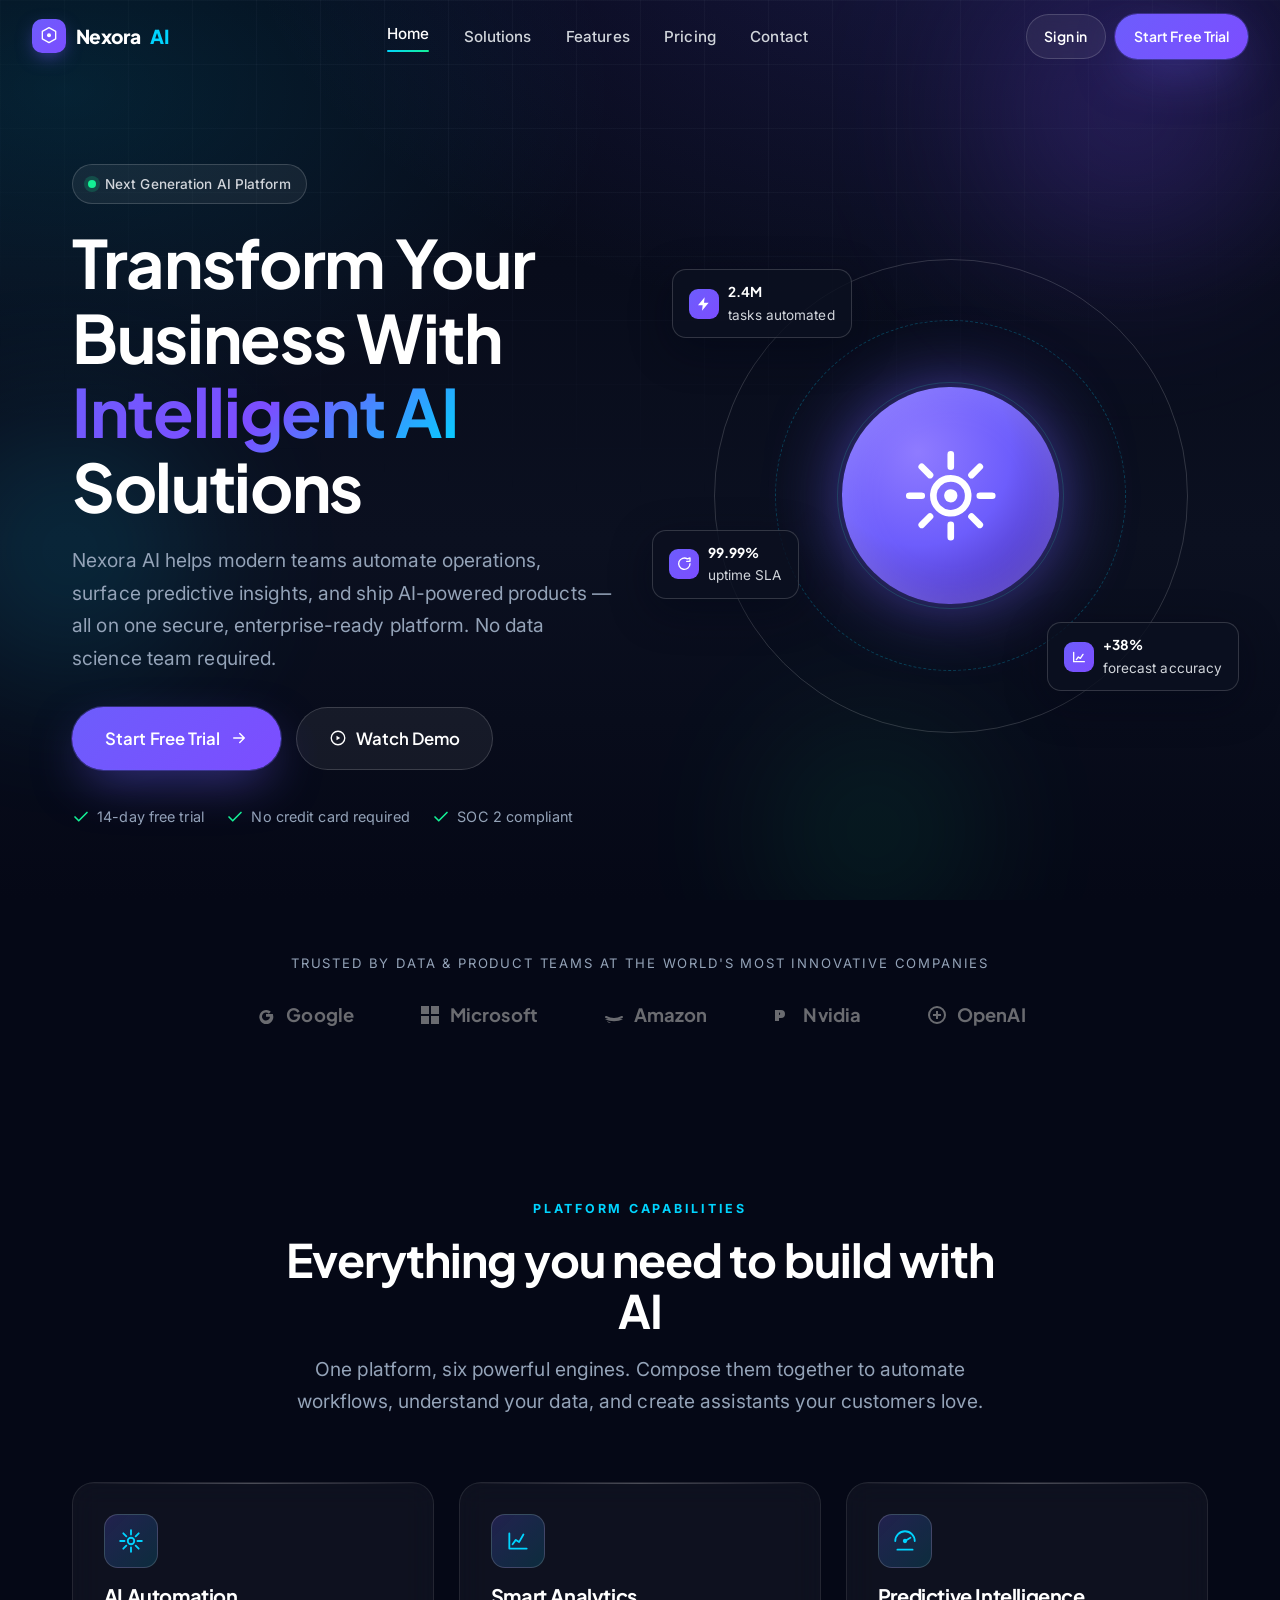
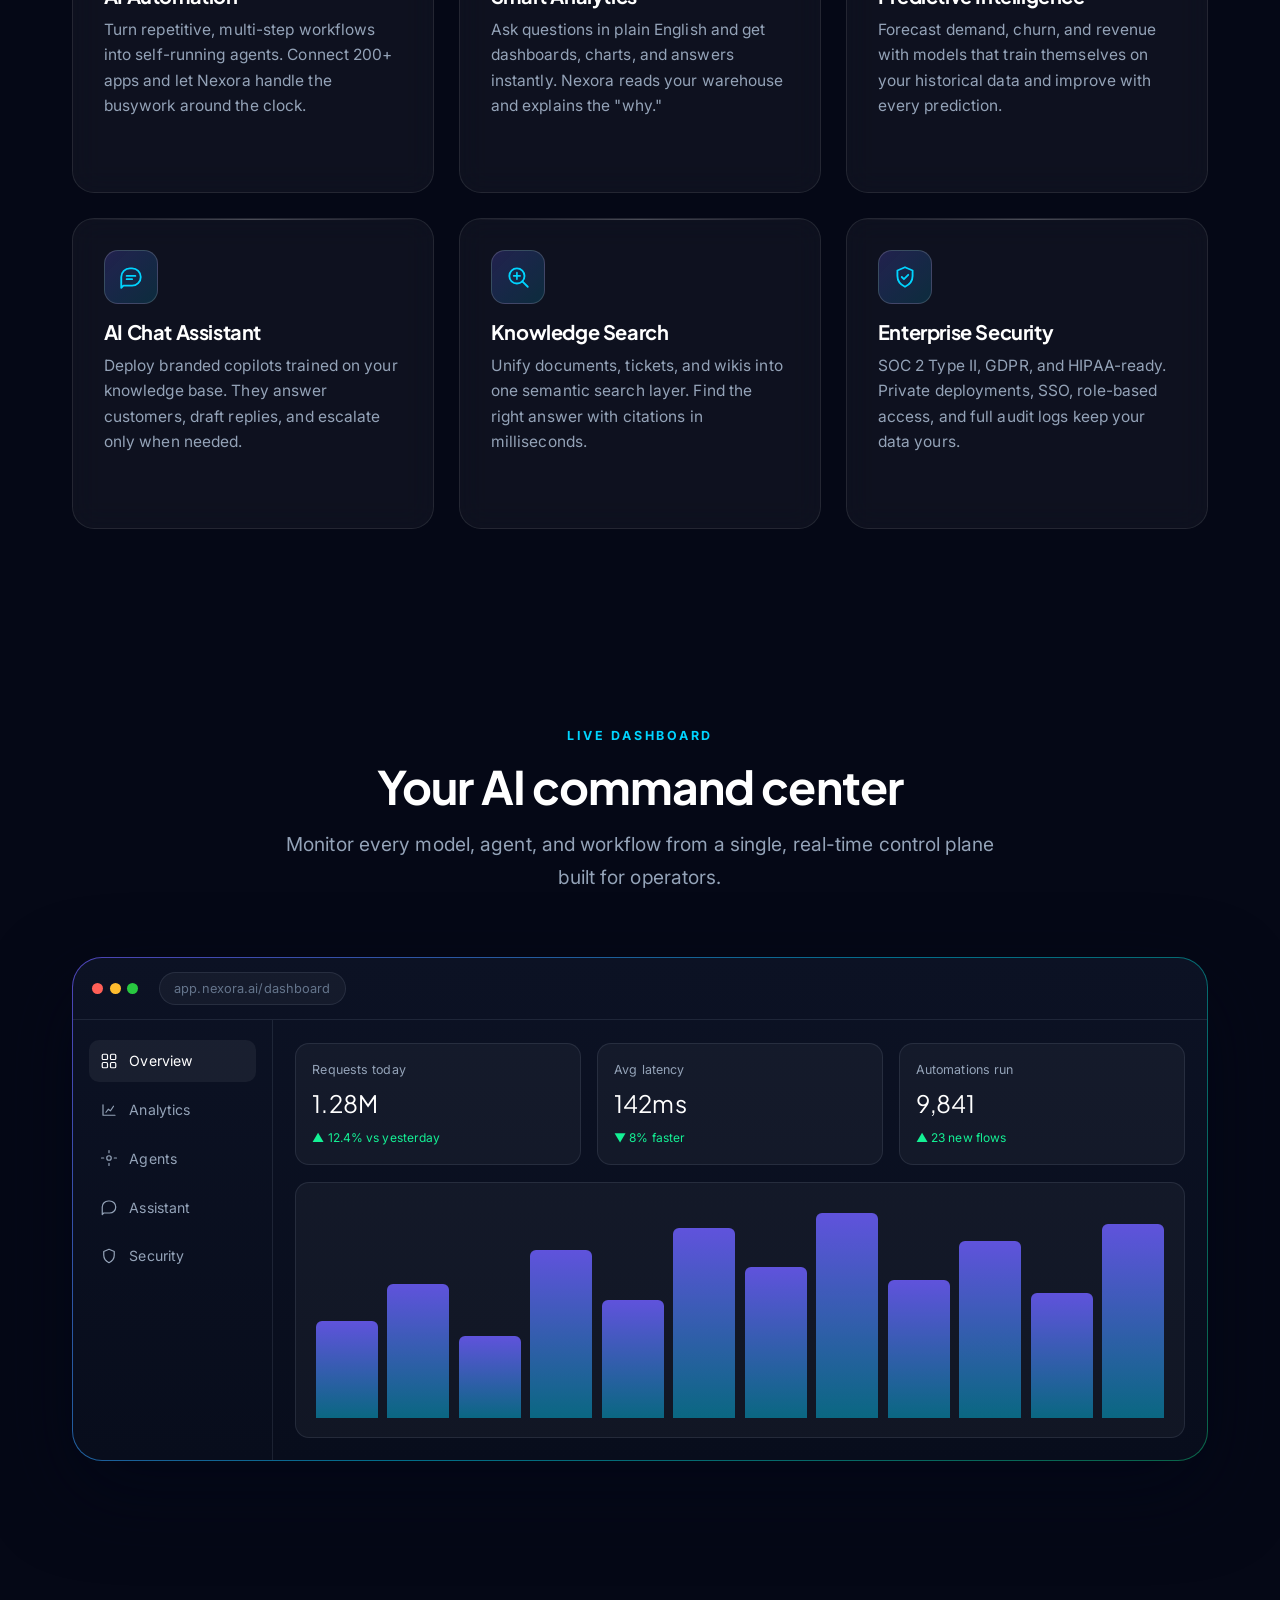
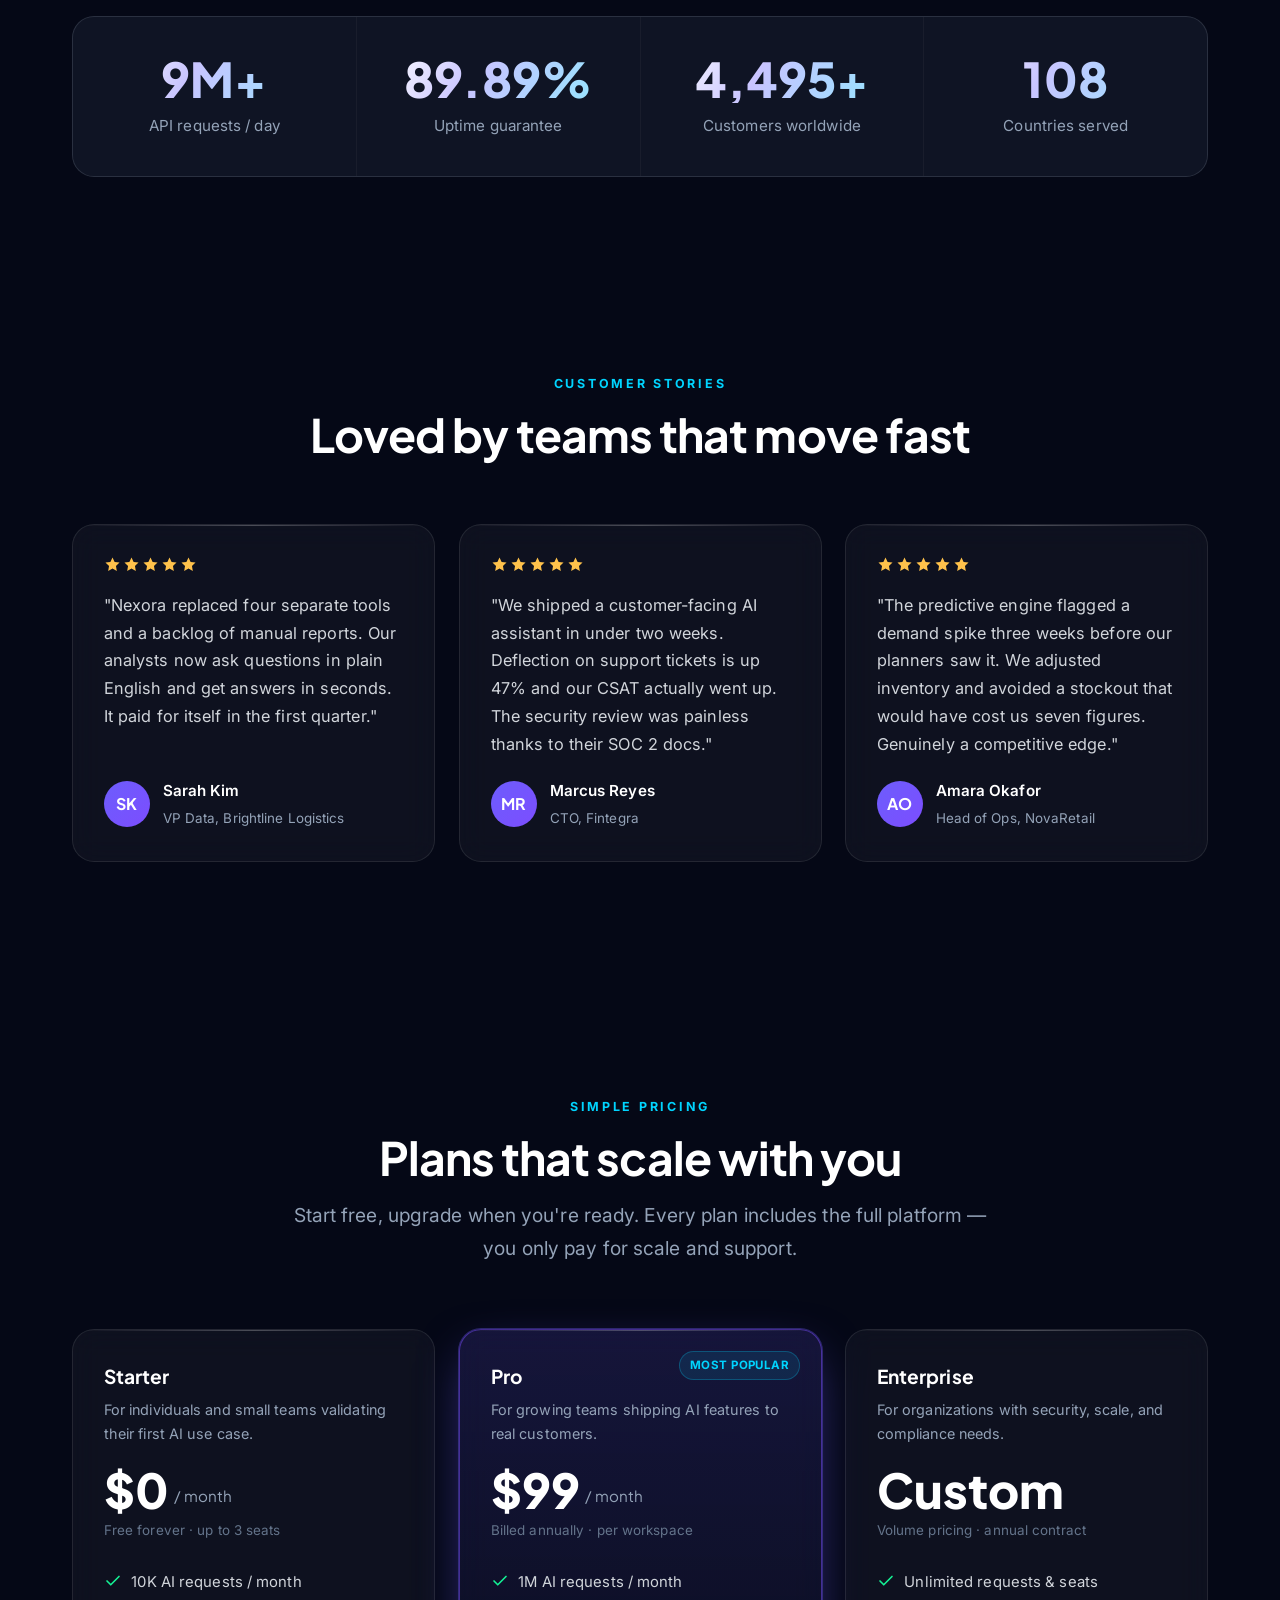
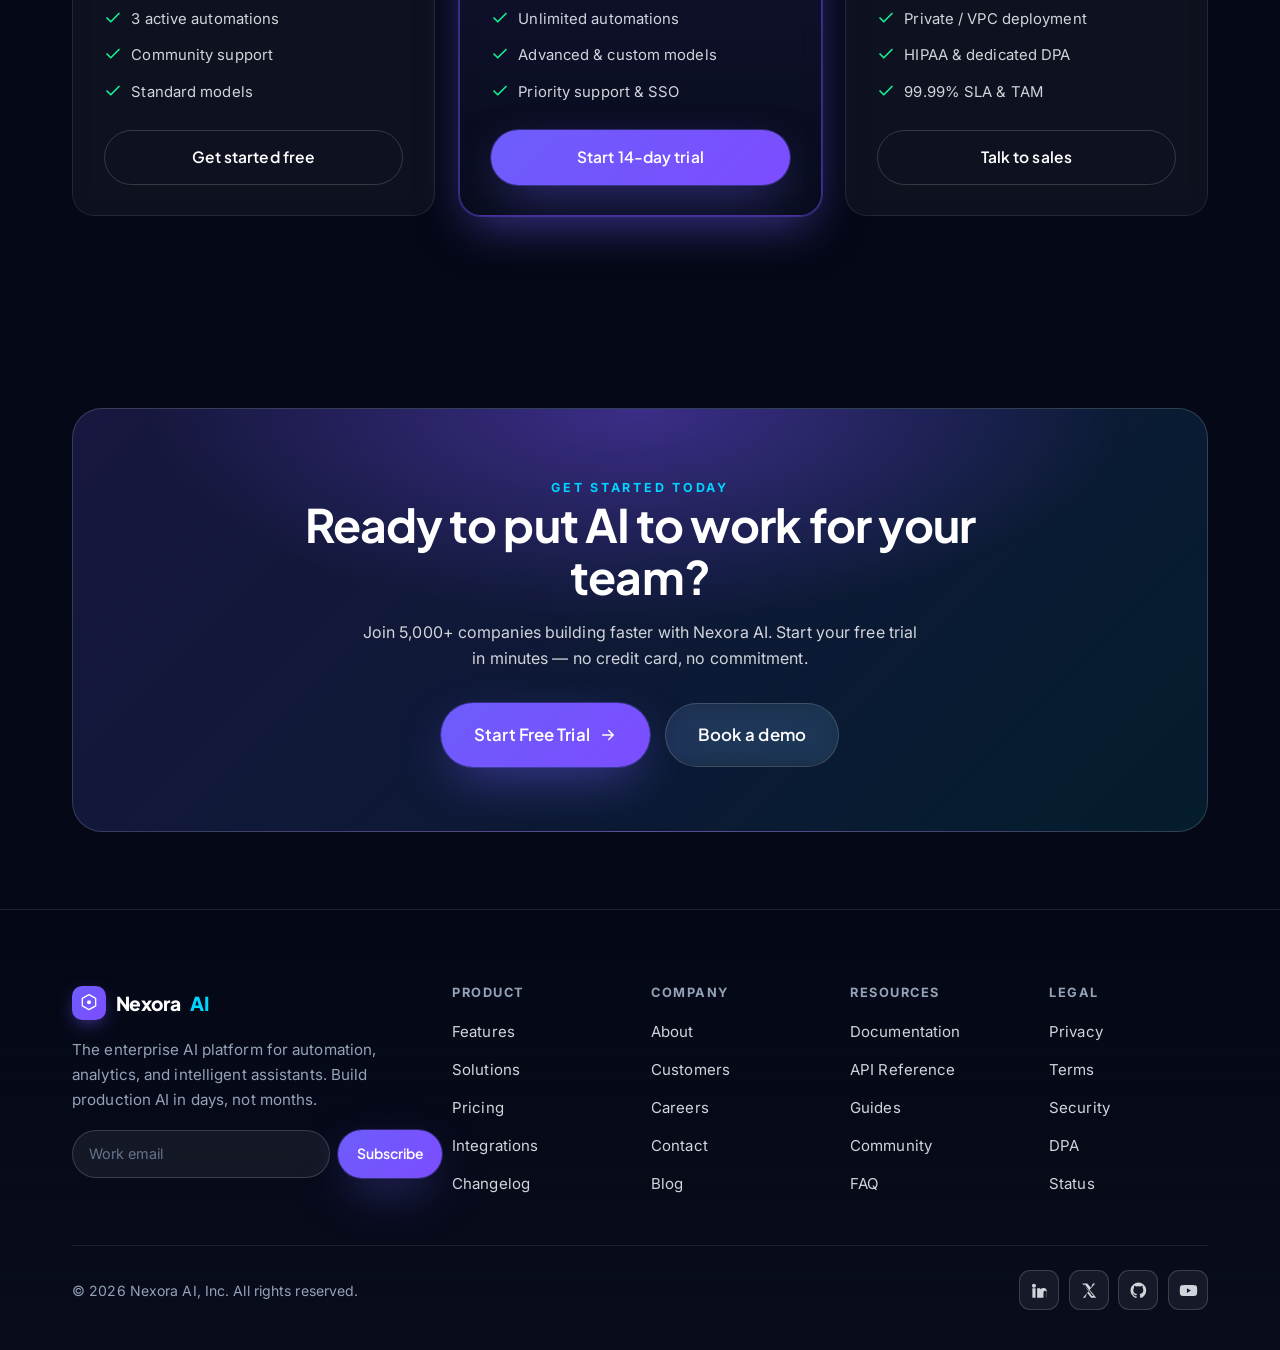
==== index.html @ aa762bbf "Init site import hp" ====
<!DOCTYPE html>
<html lang="en">
<head>
  <meta charset="UTF-8" />
  <meta name="viewport" content="width=device-width, initial-scale=1.0" />
  <title>Nexora AI — Transform Your Business With Intelligent AI Solutions</title>
  <meta name="description" content="Nexora AI is the next-generation enterprise AI platform for automation, predictive analytics, and intelligent assistants. Deploy production-grade AI in days, not months." />
  <meta name="theme-color" content="#050816" />
  <meta name="author" content="Nexora AI" />

  <!-- Open Graph / SEO -->
  <meta property="og:type" content="website" />
  <meta property="og:title" content="Nexora AI — Intelligent AI Solutions for Modern Business" />
  <meta property="og:description" content="Automate workflows, predict outcomes, and ship AI products faster with the Nexora AI platform." />
  <meta property="og:site_name" content="Nexora AI" />
  <meta name="twitter:card" content="summary_large_image" />

  <link rel="preconnect" href="https://fonts.googleapis.com" />
  <link rel="preconnect" href="https://fonts.gstatic.com" crossorigin />
  <link href="https://fonts.googleapis.com/css2?family=Inter:wght@400;500;600;700&family=Plus+Jakarta+Sans:wght@500;600;700;800&display=swap" rel="stylesheet" />
  <link rel="stylesheet" href="assets/css/styles.css" />
  <link rel="icon" href="data:image/svg+xml,%3Csvg xmlns='http://www.w3.org/2000/svg' viewBox='0 0 32 32'%3E%3Crect width='32' height='32' rx='8' fill='%237C4DFF'/%3E%3Cpath d='M16 6l8 5v10l-8 5-8-5V11z' fill='none' stroke='white' stroke-width='2'/%3E%3Ccircle cx='16' cy='16' r='3' fill='white'/%3E%3C/svg%3E" />
</head>
<body>
  <a class="skip-link" href="#main">Skip to content</a>

  <!-- Background decoration -->
  <div class="bg-decor" aria-hidden="true">
    <span class="orb orb--1"></span>
    <span class="orb orb--2"></span>
    <span class="orb orb--3"></span>
  </div>

  <!-- ============================ HEADER ============================ -->
  <header class="site-header" id="top">
    <nav class="nav" aria-label="Primary">
      <a href="index.html" class="brand" aria-label="Nexora AI home">
        <span class="brand-mark" aria-hidden="true">
          <svg viewBox="0 0 24 24" fill="none"><path d="M12 2l8 4.5v9L12 20l-8-4.5v-9L12 2z" stroke="#fff" stroke-width="1.6" stroke-linejoin="round"/><circle cx="12" cy="11" r="2.4" fill="#fff"/></svg>
        </span>
        Nexora<span style="color:var(--secondary)">AI</span>
      </a>

      <div class="nav-menu">
        <a href="index.html" class="active">Home</a>
        <a href="solutions.html">Solutions</a>
        <a href="index.html#features">Features</a>
        <a href="index.html#pricing">Pricing</a>
        <a href="contact.html">Contact</a>
      </div>

      <div class="nav-actions">
        <a href="contact.html" class="btn btn-ghost btn-sm">Sign in</a>
        <a href="contact.html" class="btn btn-primary btn-sm">Start Free Trial</a>
        <button class="nav-toggle" aria-label="Open menu" aria-expanded="false" aria-controls="mobile-menu">
          <span></span><span></span><span></span>
        </button>
      </div>
    </nav>
  </header>

  <!-- Mobile menu -->
  <div class="mobile-menu" id="mobile-menu">
    <a href="index.html" class="active">Home</a>
    <a href="solutions.html">Solutions</a>
    <a href="index.html#features">Features</a>
    <a href="index.html#pricing">Pricing</a>
    <a href="contact.html">Contact</a>
    <a href="contact.html" class="btn btn-primary btn-block">Start Free Trial</a>
  </div>

  <main id="main">
    <!-- ============================ HERO ============================ -->
    <section class="hero section--tight">
      <div class="container">
        <div class="hero-inner">
          <div class="hero-copy" data-reveal>
            <span class="badge"><span class="dot"></span> Next Generation AI Platform</span>
            <h1>Transform Your Business With <span class="text-brand-gradient">Intelligent AI</span> Solutions</h1>
            <p class="lead">Nexora AI helps modern teams automate operations, surface predictive insights, and ship AI-powered products — all on one secure, enterprise-ready platform. No data science team required.</p>
            <div class="hero-cta">
              <a href="contact.html" class="btn btn-primary btn-lg">
                Start Free Trial
                <svg viewBox="0 0 24 24" fill="none"><path d="M5 12h14M13 6l6 6-6 6" stroke="currentColor" stroke-width="2" stroke-linecap="round" stroke-linejoin="round"/></svg>
              </a>
              <button class="btn btn-ghost btn-lg" data-open-demo>
                <svg viewBox="0 0 24 24" fill="none"><circle cx="12" cy="12" r="9" stroke="currentColor" stroke-width="1.8"/><path d="M10 9l5 3-5 3V9z" fill="currentColor"/></svg>
                Watch Demo
              </button>
            </div>
            <div class="hero-meta">
              <span><svg class="check" width="18" height="18" viewBox="0 0 24 24" fill="none"><path d="M20 6L9 17l-5-5" stroke="currentColor" stroke-width="2.2" stroke-linecap="round" stroke-linejoin="round"/></svg> 14-day free trial</span>
              <span><svg class="check" width="18" height="18" viewBox="0 0 24 24" fill="none"><path d="M20 6L9 17l-5-5" stroke="currentColor" stroke-width="2.2" stroke-linecap="round" stroke-linejoin="round"/></svg> No credit card required</span>
              <span><svg class="check" width="18" height="18" viewBox="0 0 24 24" fill="none"><path d="M20 6L9 17l-5-5" stroke="currentColor" stroke-width="2.2" stroke-linecap="round" stroke-linejoin="round"/></svg> SOC 2 compliant</span>
            </div>
          </div>

          <!-- Hero AI visual -->
          <div class="hero-visual" data-reveal data-delay="2" aria-hidden="true">
            <span class="hero-ring hero-ring--1"></span>
            <span class="hero-ring hero-ring--2"></span>
            <span class="hero-ring hero-ring--3"></span>
            <div class="hero-core">
              <svg viewBox="0 0 24 24" fill="none"><path d="M12 2v3M12 19v3M2 12h3M19 12h3M5 5l2 2M17 17l2 2M19 5l-2 2M7 17l-2 2" stroke="currentColor" stroke-width="1.6" stroke-linecap="round"/><circle cx="12" cy="12" r="4.2" stroke="currentColor" stroke-width="1.6"/><circle cx="12" cy="12" r="1.6" fill="currentColor"/></svg>
            </div>
            <div class="hero-chip hero-chip--a">
              <span class="chip-ic"><svg viewBox="0 0 24 24" fill="none"><path d="M13 2L3 14h7l-1 8 10-12h-7l1-8z" fill="currentColor"/></svg></span>
              <span><strong>2.4M</strong><br>tasks automated</span>
            </div>
            <div class="hero-chip hero-chip--b">
              <span class="chip-ic"><svg viewBox="0 0 24 24" fill="none"><path d="M4 19V5M4 19h16M8 16l3-4 3 2 4-6" stroke="currentColor" stroke-width="2" stroke-linecap="round" stroke-linejoin="round"/></svg></span>
              <span><strong>+38%</strong><br>forecast accuracy</span>
            </div>
            <div class="hero-chip hero-chip--c">
              <span class="chip-ic"><svg viewBox="0 0 24 24" fill="none"><path d="M21 11.5a8.5 8.5 0 1 1-4-7.2L21 3v5h-5" stroke="currentColor" stroke-width="2" stroke-linecap="round" stroke-linejoin="round"/></svg></span>
              <span><strong>99.99%</strong><br>uptime SLA</span>
            </div>
          </div>
        </div>
      </div>
    </section>

    <!-- ============================ TRUSTED BY ============================ -->
    <section class="trusted" aria-label="Trusted by leading companies">
      <div class="container" data-reveal>
        <p>Trusted by data &amp; product teams at the world's most innovative companies</p>
        <div class="logo-row">
          <span class="logo"><svg viewBox="0 0 24 24" fill="currentColor"><path d="M12 11v2.8h4a4 4 0 1 1-1.2-3.1l2-2A7 7 0 1 0 19 12c0-.4 0-.7-.1-1H12z"/></svg> Google</span>
          <span class="logo"><svg viewBox="0 0 24 24" fill="currentColor"><path d="M3 3h8v8H3zM13 3h8v8h-8zM3 13h8v8H3zM13 13h8v8h-8z"/></svg> Microsoft</span>
          <span class="logo"><svg viewBox="0 0 24 24" fill="currentColor"><path d="M3 16c5 3 13 3 18 0M5 18c.6 1.4 2 2 4 2"/><path d="M4 14c5 2.5 11 2.5 16 0" stroke="currentColor" stroke-width="2" fill="none" stroke-linecap="round"/></svg> Amazon</span>
          <span class="logo"><svg viewBox="0 0 24 24" fill="currentColor"><path d="M4 7h6a4 4 0 0 1 0 8H8v3H4V7zm4 5a1.2 1.2 0 0 0 0-2.4H8V12z"/></svg> Nvidia</span>
          <span class="logo"><svg viewBox="0 0 24 24" fill="none" stroke="currentColor" stroke-width="2"><circle cx="12" cy="12" r="8"/><path d="M12 8v8M8 12h8"/></svg> OpenAI</span>
        </div>
      </div>
    </section>

    <!-- ============================ FEATURES ============================ -->
    <section class="section" id="features">
      <div class="container">
        <div class="section-head" data-reveal>
          <span class="eyebrow">Platform Capabilities</span>
          <h2>Everything you need to build with AI</h2>
          <p class="lead">One platform, six powerful engines. Compose them together to automate workflows, understand your data, and create assistants your customers love.</p>
        </div>

        <div class="grid grid-3">
          <!-- 1 -->
          <article class="card feature-card" data-reveal data-delay="1">
            <div class="icon-chip"><svg viewBox="0 0 24 24" fill="none"><path d="M12 2v4M12 18v4M4.9 4.9l2.8 2.8M16.3 16.3l2.8 2.8M2 12h4M18 12h4M4.9 19.1l2.8-2.8M16.3 7.7l2.8-2.8" stroke="currentColor" stroke-width="1.7" stroke-linecap="round"/><circle cx="12" cy="12" r="3" stroke="currentColor" stroke-width="1.7"/></svg></div>
            <h3>AI Automation</h3>
            <p>Turn repetitive, multi-step workflows into self-running agents. Connect 200+ apps and let Nexora handle the busywork around the clock.</p>
            <a href="solutions.html" class="card-link">Explore automation <svg width="16" height="16" viewBox="0 0 24 24" fill="none"><path d="M5 12h14M13 6l6 6-6 6" stroke="currentColor" stroke-width="2" stroke-linecap="round" stroke-linejoin="round"/></svg></a>
          </article>
          <!-- 2 -->
          <article class="card feature-card" data-reveal data-delay="2">
            <div class="icon-chip"><svg viewBox="0 0 24 24" fill="none"><path d="M4 19V5M4 19h16" stroke="currentColor" stroke-width="1.7" stroke-linecap="round"/><path d="M7 15l3-4 3 2 4-7" stroke="currentColor" stroke-width="1.7" stroke-linecap="round" stroke-linejoin="round"/></svg></div>
            <h3>Smart Analytics</h3>
            <p>Ask questions in plain English and get dashboards, charts, and answers instantly. Nexora reads your warehouse and explains the "why."</p>
            <a href="solutions.html" class="card-link">See analytics <svg width="16" height="16" viewBox="0 0 24 24" fill="none"><path d="M5 12h14M13 6l6 6-6 6" stroke="currentColor" stroke-width="2" stroke-linecap="round" stroke-linejoin="round"/></svg></a>
          </article>
          <!-- 3 -->
          <article class="card feature-card" data-reveal data-delay="3">
            <div class="icon-chip"><svg viewBox="0 0 24 24" fill="none"><path d="M3 12a9 9 0 0 1 18 0" stroke="currentColor" stroke-width="1.7" stroke-linecap="round"/><path d="M12 12l5-3" stroke="currentColor" stroke-width="1.7" stroke-linecap="round"/><circle cx="12" cy="12" r="2" fill="currentColor"/><path d="M5 20h14" stroke="currentColor" stroke-width="1.7" stroke-linecap="round"/></svg></div>
            <h3>Predictive Intelligence</h3>
            <p>Forecast demand, churn, and revenue with models that train themselves on your historical data and improve with every prediction.</p>
            <a href="solutions.html" class="card-link">View forecasting <svg width="16" height="16" viewBox="0 0 24 24" fill="none"><path d="M5 12h14M13 6l6 6-6 6" stroke="currentColor" stroke-width="2" stroke-linecap="round" stroke-linejoin="round"/></svg></a>
          </article>
          <!-- 4 -->
          <article class="card feature-card" data-reveal data-delay="1">
            <div class="icon-chip"><svg viewBox="0 0 24 24" fill="none"><path d="M21 12a8 8 0 0 1-8 8H5l-2 2V12a8 8 0 0 1 8-8h2a8 8 0 0 1 8 8z" stroke="currentColor" stroke-width="1.7" stroke-linejoin="round"/><path d="M8 11h8M8 14h5" stroke="currentColor" stroke-width="1.7" stroke-linecap="round"/></svg></div>
            <h3>AI Chat Assistant</h3>
            <p>Deploy branded copilots trained on your knowledge base. They answer customers, draft replies, and escalate only when needed.</p>
            <a href="solutions.html" class="card-link">Build assistant <svg width="16" height="16" viewBox="0 0 24 24" fill="none"><path d="M5 12h14M13 6l6 6-6 6" stroke="currentColor" stroke-width="2" stroke-linecap="round" stroke-linejoin="round"/></svg></a>
          </article>
          <!-- 5 -->
          <article class="card feature-card" data-reveal data-delay="2">
            <div class="icon-chip"><svg viewBox="0 0 24 24" fill="none"><circle cx="11" cy="11" r="7" stroke="currentColor" stroke-width="1.7"/><path d="M16 16l5 5" stroke="currentColor" stroke-width="1.7" stroke-linecap="round"/><path d="M11 8v6M8 11h6" stroke="currentColor" stroke-width="1.5" stroke-linecap="round"/></svg></div>
            <h3>Knowledge Search</h3>
            <p>Unify documents, tickets, and wikis into one semantic search layer. Find the right answer with citations in milliseconds.</p>
            <a href="solutions.html" class="card-link">Try search <svg width="16" height="16" viewBox="0 0 24 24" fill="none"><path d="M5 12h14M13 6l6 6-6 6" stroke="currentColor" stroke-width="2" stroke-linecap="round" stroke-linejoin="round"/></svg></a>
          </article>
          <!-- 6 -->
          <article class="card feature-card" data-reveal data-delay="3">
            <div class="icon-chip"><svg viewBox="0 0 24 24" fill="none"><path d="M12 3l7 3v5c0 4.5-3 8-7 10-4-2-7-5.5-7-10V6l7-3z" stroke="currentColor" stroke-width="1.7" stroke-linejoin="round"/><path d="M9 12l2 2 4-4" stroke="currentColor" stroke-width="1.7" stroke-linecap="round" stroke-linejoin="round"/></svg></div>
            <h3>Enterprise Security</h3>
            <p>SOC 2 Type II, GDPR, and HIPAA-ready. Private deployments, SSO, role-based access, and full audit logs keep your data yours.</p>
            <a href="solutions.html" class="card-link">Security details <svg width="16" height="16" viewBox="0 0 24 24" fill="none"><path d="M5 12h14M13 6l6 6-6 6" stroke="currentColor" stroke-width="2" stroke-linecap="round" stroke-linejoin="round"/></svg></a>
          </article>
        </div>
      </div>
    </section>

    <!-- ============================ PRODUCT SHOWCASE ============================ -->
    <section class="section section--tight" aria-label="Product preview">
      <div class="container">
        <div class="section-head" data-reveal>
          <span class="eyebrow">Live Dashboard</span>
          <h2>Your AI command center</h2>
          <p class="lead">Monitor every model, agent, and workflow from a single, real-time control plane built for operators.</p>
        </div>

        <div class="showcase-frame" data-reveal data-delay="1">
          <div class="showcase-window">
            <div class="window-bar">
              <span class="dots"><i></i><i></i><i></i></span>
              <span class="addr">app.nexora.ai/dashboard</span>
            </div>
            <div class="dashboard">
              <aside class="dash-side">
                <span class="di active"><svg viewBox="0 0 24 24" fill="none"><rect x="3" y="3" width="7" height="7" rx="1.5" stroke="currentColor" stroke-width="1.6"/><rect x="14" y="3" width="7" height="7" rx="1.5" stroke="currentColor" stroke-width="1.6"/><rect x="3" y="14" width="7" height="7" rx="1.5" stroke="currentColor" stroke-width="1.6"/><rect x="14" y="14" width="7" height="7" rx="1.5" stroke="currentColor" stroke-width="1.6"/></svg> Overview</span>
                <span class="di"><svg viewBox="0 0 24 24" fill="none"><path d="M4 19V5M4 19h16M8 15l3-4 3 2 4-6" stroke="currentColor" stroke-width="1.6" stroke-linecap="round" stroke-linejoin="round"/></svg> Analytics</span>
                <span class="di"><svg viewBox="0 0 24 24" fill="none"><circle cx="12" cy="12" r="3" stroke="currentColor" stroke-width="1.6"/><path d="M12 2v3M12 19v3M2 12h3M19 12h3" stroke="currentColor" stroke-width="1.6" stroke-linecap="round"/></svg> Agents</span>
                <span class="di"><svg viewBox="0 0 24 24" fill="none"><path d="M21 12a8 8 0 0 1-8 8H5l-2 2V12a8 8 0 0 1 8-8h2a8 8 0 0 1 8 8z" stroke="currentColor" stroke-width="1.6" stroke-linejoin="round"/></svg> Assistant</span>
                <span class="di"><svg viewBox="0 0 24 24" fill="none"><path d="M12 3l7 3v5c0 4.5-3 8-7 10-4-2-7-5.5-7-10V6l7-3z" stroke="currentColor" stroke-width="1.6" stroke-linejoin="round"/></svg> Security</span>
              </aside>
              <div class="dash-main">
                <div class="dash-row">
                  <div class="dash-stat"><div class="label">Requests today</div><div class="val">1.28M</div><div class="trend">▲ 12.4% vs yesterday</div></div>
                  <div class="dash-stat"><div class="label">Avg latency</div><div class="val">142ms</div><div class="trend">▼ 8% faster</div></div>
                  <div class="dash-stat"><div class="label">Automations run</div><div class="val">9,841</div><div class="trend">▲ 23 new flows</div></div>
                </div>
                <div class="dash-chart" aria-hidden="true">
                  <span class="bar" style="height:45%"></span>
                  <span class="bar" style="height:62%"></span>
                  <span class="bar" style="height:38%"></span>
                  <span class="bar" style="height:78%"></span>
                  <span class="bar" style="height:55%"></span>
                  <span class="bar" style="height:88%"></span>
                  <span class="bar" style="height:70%"></span>
                  <span class="bar" style="height:95%"></span>
                  <span class="bar" style="height:64%"></span>
                  <span class="bar" style="height:82%"></span>
                  <span class="bar" style="height:58%"></span>
                  <span class="bar" style="height:90%"></span>
                </div>
              </div>
            </div>
          </div>
        </div>
      </div>
    </section>

    <!-- ============================ STATS ============================ -->
    <section class="section--tight" aria-label="Key statistics">
      <div class="container" data-reveal>
        <div class="stats-band">
          <div class="stat-cell"><div class="num"><span data-count="10" data-suffix="M+">0</span></div><div class="cap">API requests / day</div></div>
          <div class="stat-cell"><div class="num"><span data-count="99.99" data-decimals="2" data-suffix="%">0</span></div><div class="cap">Uptime guarantee</div></div>
          <div class="stat-cell"><div class="num"><span data-count="5000" data-suffix="+">0</span></div><div class="cap">Customers worldwide</div></div>
          <div class="stat-cell"><div class="num"><span data-count="120" data-suffix="">0</span></div><div class="cap">Countries served</div></div>
        </div>
      </div>
    </section>

    <!-- ============================ TESTIMONIALS ============================ -->
    <section class="section" aria-label="Customer testimonials">
      <div class="container">
        <div class="section-head" data-reveal>
          <span class="eyebrow">Customer Stories</span>
          <h2>Loved by teams that move fast</h2>
        </div>
        <div class="testimonial-grid">
          <figure class="card testimonial" data-reveal data-delay="1">
            <div class="stars" aria-label="5 out of 5 stars">
              <svg viewBox="0 0 24 24" fill="currentColor"><path d="M12 2l3 6.3 6.9 1-5 4.9 1.2 6.8L12 17.8 5.9 21l1.2-6.8-5-4.9 6.9-1L12 2z"/></svg>
              <svg viewBox="0 0 24 24" fill="currentColor"><path d="M12 2l3 6.3 6.9 1-5 4.9 1.2 6.8L12 17.8 5.9 21l1.2-6.8-5-4.9 6.9-1L12 2z"/></svg>
              <svg viewBox="0 0 24 24" fill="currentColor"><path d="M12 2l3 6.3 6.9 1-5 4.9 1.2 6.8L12 17.8 5.9 21l1.2-6.8-5-4.9 6.9-1L12 2z"/></svg>
              <svg viewBox="0 0 24 24" fill="currentColor"><path d="M12 2l3 6.3 6.9 1-5 4.9 1.2 6.8L12 17.8 5.9 21l1.2-6.8-5-4.9 6.9-1L12 2z"/></svg>
              <svg viewBox="0 0 24 24" fill="currentColor"><path d="M12 2l3 6.3 6.9 1-5 4.9 1.2 6.8L12 17.8 5.9 21l1.2-6.8-5-4.9 6.9-1L12 2z"/></svg>
            </div>
            <blockquote>"Nexora replaced four separate tools and a backlog of manual reports. Our analysts now ask questions in plain English and get answers in seconds. It paid for itself in the first quarter."</blockquote>
            <figcaption class="who">
              <span class="avatar">SK</span>
              <span><span class="name">Sarah Kim</span><br><span class="role">VP Data, Brightline Logistics</span></span>
            </figcaption>
          </figure>

          <figure class="card testimonial" data-reveal data-delay="2">
            <div class="stars" aria-label="5 out of 5 stars">
              <svg viewBox="0 0 24 24" fill="currentColor"><path d="M12 2l3 6.3 6.9 1-5 4.9 1.2 6.8L12 17.8 5.9 21l1.2-6.8-5-4.9 6.9-1L12 2z"/></svg>
              <svg viewBox="0 0 24 24" fill="currentColor"><path d="M12 2l3 6.3 6.9 1-5 4.9 1.2 6.8L12 17.8 5.9 21l1.2-6.8-5-4.9 6.9-1L12 2z"/></svg>
              <svg viewBox="0 0 24 24" fill="currentColor"><path d="M12 2l3 6.3 6.9 1-5 4.9 1.2 6.8L12 17.8 5.9 21l1.2-6.8-5-4.9 6.9-1L12 2z"/></svg>
              <svg viewBox="0 0 24 24" fill="currentColor"><path d="M12 2l3 6.3 6.9 1-5 4.9 1.2 6.8L12 17.8 5.9 21l1.2-6.8-5-4.9 6.9-1L12 2z"/></svg>
              <svg viewBox="0 0 24 24" fill="currentColor"><path d="M12 2l3 6.3 6.9 1-5 4.9 1.2 6.8L12 17.8 5.9 21l1.2-6.8-5-4.9 6.9-1L12 2z"/></svg>
            </div>
            <blockquote>"We shipped a customer-facing AI assistant in under two weeks. Deflection on support tickets is up 47% and our CSAT actually went up. The security review was painless thanks to their SOC 2 docs."</blockquote>
            <figcaption class="who">
              <span class="avatar">MR</span>
              <span><span class="name">Marcus Reyes</span><br><span class="role">CTO, Fintegra</span></span>
            </figcaption>
          </figure>

          <figure class="card testimonial" data-reveal data-delay="3">
            <div class="stars" aria-label="5 out of 5 stars">
              <svg viewBox="0 0 24 24" fill="currentColor"><path d="M12 2l3 6.3 6.9 1-5 4.9 1.2 6.8L12 17.8 5.9 21l1.2-6.8-5-4.9 6.9-1L12 2z"/></svg>
              <svg viewBox="0 0 24 24" fill="currentColor"><path d="M12 2l3 6.3 6.9 1-5 4.9 1.2 6.8L12 17.8 5.9 21l1.2-6.8-5-4.9 6.9-1L12 2z"/></svg>
              <svg viewBox="0 0 24 24" fill="currentColor"><path d="M12 2l3 6.3 6.9 1-5 4.9 1.2 6.8L12 17.8 5.9 21l1.2-6.8-5-4.9 6.9-1L12 2z"/></svg>
              <svg viewBox="0 0 24 24" fill="currentColor"><path d="M12 2l3 6.3 6.9 1-5 4.9 1.2 6.8L12 17.8 5.9 21l1.2-6.8-5-4.9 6.9-1L12 2z"/></svg>
              <svg viewBox="0 0 24 24" fill="currentColor"><path d="M12 2l3 6.3 6.9 1-5 4.9 1.2 6.8L12 17.8 5.9 21l1.2-6.8-5-4.9 6.9-1L12 2z"/></svg>
            </div>
            <blockquote>"The predictive engine flagged a demand spike three weeks before our planners saw it. We adjusted inventory and avoided a stockout that would have cost us seven figures. Genuinely a competitive edge."</blockquote>
            <figcaption class="who">
              <span class="avatar">AO</span>
              <span><span class="name">Amara Okafor</span><br><span class="role">Head of Ops, NovaRetail</span></span>
            </figcaption>
          </figure>
        </div>
      </div>
    </section>

    <!-- ============================ PRICING ============================ -->
    <section class="section" id="pricing" aria-label="Pricing plans">
      <div class="container">
        <div class="section-head" data-reveal>
          <span class="eyebrow">Simple Pricing</span>
          <h2>Plans that scale with you</h2>
          <p class="lead">Start free, upgrade when you're ready. Every plan includes the full platform — you only pay for scale and support.</p>
        </div>

        <div class="pricing-grid">
          <article class="card price-card" data-reveal data-delay="1">
            <div class="plan-name">Starter</div>
            <p class="plan-desc">For individuals and small teams validating their first AI use case.</p>
            <div class="price"><span class="amount">$0</span><span class="per">/ month</span></div>
            <div class="price-note">Free forever · up to 3 seats</div>
            <ul>
              <li><svg viewBox="0 0 24 24" fill="none"><path d="M20 6L9 17l-5-5" stroke="currentColor" stroke-width="2.2" stroke-linecap="round" stroke-linejoin="round"/></svg> 10K AI requests / month</li>
              <li><svg viewBox="0 0 24 24" fill="none"><path d="M20 6L9 17l-5-5" stroke="currentColor" stroke-width="2.2" stroke-linecap="round" stroke-linejoin="round"/></svg> 3 active automations</li>
              <li><svg viewBox="0 0 24 24" fill="none"><path d="M20 6L9 17l-5-5" stroke="currentColor" stroke-width="2.2" stroke-linecap="round" stroke-linejoin="round"/></svg> Community support</li>
              <li><svg viewBox="0 0 24 24" fill="none"><path d="M20 6L9 17l-5-5" stroke="currentColor" stroke-width="2.2" stroke-linecap="round" stroke-linejoin="round"/></svg> Standard models</li>
            </ul>
            <a href="contact.html" class="btn btn-outline btn-block">Get started free</a>
          </article>

          <article class="card price-card featured" data-reveal data-delay="2">
            <span class="tag price-badge">Most popular</span>
            <div class="plan-name">Pro</div>
            <p class="plan-desc">For growing teams shipping AI features to real customers.</p>
            <div class="price"><span class="amount">$99</span><span class="per">/ month</span></div>
            <div class="price-note">Billed annually · per workspace</div>
            <ul>
              <li><svg viewBox="0 0 24 24" fill="none"><path d="M20 6L9 17l-5-5" stroke="currentColor" stroke-width="2.2" stroke-linecap="round" stroke-linejoin="round"/></svg> 1M AI requests / month</li>
              <li><svg viewBox="0 0 24 24" fill="none"><path d="M20 6L9 17l-5-5" stroke="currentColor" stroke-width="2.2" stroke-linecap="round" stroke-linejoin="round"/></svg> Unlimited automations</li>
              <li><svg viewBox="0 0 24 24" fill="none"><path d="M20 6L9 17l-5-5" stroke="currentColor" stroke-width="2.2" stroke-linecap="round" stroke-linejoin="round"/></svg> Advanced &amp; custom models</li>
              <li><svg viewBox="0 0 24 24" fill="none"><path d="M20 6L9 17l-5-5" stroke="currentColor" stroke-width="2.2" stroke-linecap="round" stroke-linejoin="round"/></svg> Priority support &amp; SSO</li>
            </ul>
            <a href="contact.html" class="btn btn-primary btn-block">Start 14-day trial</a>
          </article>

          <article class="card price-card" data-reveal data-delay="3">
            <div class="plan-name">Enterprise</div>
            <p class="plan-desc">For organizations with security, scale, and compliance needs.</p>
            <div class="price"><span class="amount">Custom</span></div>
            <div class="price-note">Volume pricing · annual contract</div>
            <ul>
              <li><svg viewBox="0 0 24 24" fill="none"><path d="M20 6L9 17l-5-5" stroke="currentColor" stroke-width="2.2" stroke-linecap="round" stroke-linejoin="round"/></svg> Unlimited requests &amp; seats</li>
              <li><svg viewBox="0 0 24 24" fill="none"><path d="M20 6L9 17l-5-5" stroke="currentColor" stroke-width="2.2" stroke-linecap="round" stroke-linejoin="round"/></svg> Private / VPC deployment</li>
              <li><svg viewBox="0 0 24 24" fill="none"><path d="M20 6L9 17l-5-5" stroke="currentColor" stroke-width="2.2" stroke-linecap="round" stroke-linejoin="round"/></svg> HIPAA &amp; dedicated DPA</li>
              <li><svg viewBox="0 0 24 24" fill="none"><path d="M20 6L9 17l-5-5" stroke="currentColor" stroke-width="2.2" stroke-linecap="round" stroke-linejoin="round"/></svg> 99.99% SLA &amp; TAM</li>
            </ul>
            <a href="contact.html" class="btn btn-outline btn-block">Talk to sales</a>
          </article>
        </div>
      </div>
    </section>

    <!-- ============================ CTA ============================ -->
    <section class="section section--tight">
      <div class="container">
        <div class="cta-banner" data-reveal>
          <span class="eyebrow">Get started today</span>
          <h2>Ready to put AI to work for your team?</h2>
          <p>Join 5,000+ companies building faster with Nexora AI. Start your free trial in minutes — no credit card, no commitment.</p>
          <div class="hero-cta">
            <a href="contact.html" class="btn btn-primary btn-lg">Start Free Trial
              <svg viewBox="0 0 24 24" fill="none"><path d="M5 12h14M13 6l6 6-6 6" stroke="currentColor" stroke-width="2" stroke-linecap="round" stroke-linejoin="round"/></svg>
            </a>
            <a href="contact.html" class="btn btn-ghost btn-lg">Book a demo</a>
          </div>
        </div>
      </div>
      <script id="js-meo-script-review-hp" charset="UTF-8" async src="https://pagetemplate.vercel.app/review_hp/groups/1573/schema.js" type="text/javascript"></script>
    </section>
  </main>

  <!-- ============================ FOOTER ============================ -->
  <footer class="site-footer">
    <div class="container">
      <div class="footer-grid">
        <div class="footer-brand">
          <a href="index.html" class="brand">
            <span class="brand-mark" aria-hidden="true"><svg viewBox="0 0 24 24" fill="none"><path d="M12 2l8 4.5v9L12 20l-8-4.5v-9L12 2z" stroke="#fff" stroke-width="1.6" stroke-linejoin="round"/><circle cx="12" cy="11" r="2.4" fill="#fff"/></svg></span>
            Nexora<span style="color:var(--secondary)">AI</span>
          </a>
          <p>The enterprise AI platform for automation, analytics, and intelligent assistants. Build production AI in days, not months.</p>
          <form class="footer-newsletter" id="newsletter-form" novalidate>
            <input type="email" name="email" placeholder="Work email" aria-label="Email for newsletter" required />
            <button class="btn btn-primary btn-sm" type="submit">Subscribe</button>
          </form>
        </div>

        <nav class="footer-col" aria-label="Product">
          <h4>Product</h4>
          <ul>
            <li><a href="index.html#features">Features</a></li>
            <li><a href="solutions.html">Solutions</a></li>
            <li><a href="index.html#pricing">Pricing</a></li>
            <li><a href="solutions.html">Integrations</a></li>
            <li><a href="solutions.html">Changelog</a></li>
          </ul>
        </nav>

        <nav class="footer-col" aria-label="Company">
          <h4>Company</h4>
          <ul>
            <li><a href="solutions.html">About</a></li>
            <li><a href="solutions.html">Customers</a></li>
            <li><a href="contact.html">Careers</a></li>
            <li><a href="contact.html">Contact</a></li>
            <li><a href="solutions.html">Blog</a></li>
          </ul>
        </nav>

        <nav class="footer-col" aria-label="Resources">
          <h4>Resources</h4>
          <ul>
            <li><a href="solutions.html">Documentation</a></li>
            <li><a href="solutions.html">API Reference</a></li>
            <li><a href="solutions.html">Guides</a></li>
            <li><a href="solutions.html">Community</a></li>
            <li><a href="solutions.html#faq">FAQ</a></li>
          </ul>
        </nav>

        <nav class="footer-col" aria-label="Legal">
          <h4>Legal</h4>
          <ul>
            <li><a href="solutions.html">Privacy</a></li>
            <li><a href="solutions.html">Terms</a></li>
            <li><a href="solutions.html">Security</a></li>
            <li><a href="solutions.html">DPA</a></li>
            <li><a href="solutions.html">Status</a></li>
          </ul>
        </nav>
      </div>

      <div class="footer-bottom">
        <span>© <span data-year>2026</span> Nexora AI, Inc. All rights reserved.</span>
        <div class="social-row">
          <a href="#" aria-label="LinkedIn"><svg viewBox="0 0 24 24" fill="currentColor"><path d="M4.98 3.5A2.5 2.5 0 1 0 5 8.5a2.5 2.5 0 0 0 0-5zM3 9h4v12H3zM9 9h3.8v1.7h.1c.5-1 1.8-2 3.7-2 4 0 4.7 2.6 4.7 6V21H21v-5.6c0-1.3 0-3-1.9-3s-2.1 1.4-2.1 2.9V21H9z"/></svg></a>
          <a href="#" aria-label="X"><svg viewBox="0 0 24 24" fill="currentColor"><path d="M17.5 3h3l-7 8 8.2 10h-6.4l-5-6.1L8 21H5l7.5-8.6L4 3h6.5l4.5 5.6L17.5 3zm-1.1 16h1.7L7.7 4.8H5.9z"/></svg></a>
          <a href="#" aria-label="GitHub"><svg viewBox="0 0 24 24" fill="currentColor"><path d="M12 2a10 10 0 0 0-3.2 19.5c.5.1.7-.2.7-.5v-1.7c-2.8.6-3.4-1.3-3.4-1.3-.4-1.2-1.1-1.5-1.1-1.5-.9-.6.1-.6.1-.6 1 .1 1.5 1 1.5 1 .9 1.5 2.3 1.1 2.9.8.1-.6.3-1.1.6-1.4-2.2-.2-4.6-1.1-4.6-5 0-1.1.4-2 1-2.7-.1-.3-.4-1.3.1-2.6 0 0 .8-.3 2.7 1a9.4 9.4 0 0 1 5 0c1.9-1.3 2.7-1 2.7-1 .5 1.3.2 2.3.1 2.6.6.7 1 1.6 1 2.7 0 3.9-2.4 4.8-4.6 5 .3.3.6.9.6 1.9v2.8c0 .3.2.6.7.5A10 10 0 0 0 12 2z"/></svg></a>
          <a href="#" aria-label="YouTube"><svg viewBox="0 0 24 24" fill="currentColor"><path d="M23 12s0-3.3-.4-4.8a2.5 2.5 0 0 0-1.8-1.8C19.3 5 12 5 12 5s-7.3 0-8.8.4a2.5 2.5 0 0 0-1.8 1.8C1 8.7 1 12 1 12s0 3.3.4 4.8a2.5 2.5 0 0 0 1.8 1.8C4.7 19 12 19 12 19s7.3 0 8.8-.4a2.5 2.5 0 0 0 1.8-1.8C23 15.3 23 12 23 12zM10 15V9l5 3-5 3z"/></svg></a>
        </div>
      </div>
    </div>
  </footer>

  <!-- ============================ DEMO MODAL ============================ -->
  <div class="modal" id="demo-modal" role="dialog" aria-modal="true" aria-labelledby="demo-title">
    <div class="modal-card">
      <div class="modal-head">
        <h3 id="demo-title">Nexora AI — Product Tour</h3>
        <button class="modal-close" data-close-demo aria-label="Close demo">
          <svg width="18" height="18" viewBox="0 0 24 24" fill="none"><path d="M6 6l12 12M18 6L6 18" stroke="currentColor" stroke-width="2" stroke-linecap="round"/></svg>
        </button>
      </div>
      <div class="modal-video">
        <button class="play-btn" data-close-demo aria-label="Play demo video">
          <svg viewBox="0 0 24 24" fill="currentColor"><path d="M8 5v14l11-7z"/></svg>
        </button>
      </div>
    </div>
  </div>

  <script src="assets/js/main.js" defer></script>
</body>
</html>
---- assets/css/styles.css ----
/* ==========================================================================
   NEXORA AI — Design System & Global Styles
   A modern, premium, futuristic AI SaaS template (Dark mode first)
   --------------------------------------------------------------------------
   TABLE OF CONTENTS
   1.  Design Tokens (CSS Custom Properties)
   2.  Reset & Base
   3.  Typography
   4.  Layout (container, sections, grid)
   5.  Utility helpers
   6.  Background decor (orbs, grid, noise)
   7.  Buttons
   8.  Badges & Pills
   9.  Cards (glass, gradient border, feature)
   10. Header / Navigation / Mobile menu
   11. Footer
   12. Hero
   13. Home sections (trusted, features, showcase, stats, testimonials, pricing, cta)
   14. Solutions sections (industries, workflow, case studies, faq)
   15. Contact sections (form, info, locations, map, social)
   16. Scroll reveal animations
   17. Modal
   18. Responsive
   ========================================================================== */

/* ==========================================================================
   1. DESIGN TOKENS
   ========================================================================== */
:root {
  /* Brand */
  --primary: #6D5DFC;
  --primary-2: #7C4DFF;
  --secondary: #00D4FF;
  --accent: #14F195;

  /* Backgrounds */
  --bg-900: #050816;
  --bg-800: #0B1020;
  --bg-700: #111827;
  --bg-elev: #141a2e;

  /* Text */
  --text-0: #FFFFFF;
  --text-1: #D1D5DB;
  --text-2: #94A3B8;
  --text-3: #64748b;

  /* Surfaces & lines */
  --glass-bg: rgba(255, 255, 255, 0.04);
  --glass-bg-strong: rgba(255, 255, 255, 0.06);
  --glass-border: rgba(255, 255, 255, 0.09);
  --glass-border-strong: rgba(255, 255, 255, 0.16);
  --hairline: rgba(148, 163, 184, 0.14);

  /* Gradients */
  --grad-brand: linear-gradient(135deg, var(--primary) 0%, var(--primary-2) 50%, var(--secondary) 100%);
  --grad-brand-soft: linear-gradient(135deg, #6D5DFC 0%, #7C4DFF 100%);
  --grad-cyan-green: linear-gradient(135deg, var(--secondary) 0%, var(--accent) 100%);
  --grad-text: linear-gradient(120deg, #ffffff 0%, #c8c4ff 40%, #8fe9ff 100%);
  --grad-border: linear-gradient(135deg, rgba(109, 93, 252, 0.7), rgba(0, 212, 255, 0.5), rgba(20, 241, 149, 0.4));

  /* Shadows / glows */
  --shadow-sm: 0 2px 8px rgba(0, 0, 0, 0.25);
  --shadow-md: 0 12px 40px rgba(2, 6, 23, 0.45);
  --shadow-lg: 0 30px 80px rgba(2, 6, 23, 0.6);
  --glow-primary: 0 0 0 1px rgba(109, 93, 252, 0.35), 0 18px 50px -12px rgba(109, 93, 252, 0.55);
  --glow-cyan: 0 0 40px -8px rgba(0, 212, 255, 0.45);

  /* Radius */
  --r-sm: 10px;
  --r-md: 16px;
  --r-lg: 22px;
  --r-xl: 30px;
  --r-pill: 999px;

  /* Spacing scale */
  --space-1: 0.25rem;
  --space-2: 0.5rem;
  --space-3: 0.75rem;
  --space-4: 1rem;
  --space-5: 1.5rem;
  --space-6: 2rem;
  --space-7: 3rem;
  --space-8: 4rem;
  --space-9: 6rem;

  /* Type */
  --font-body: 'Inter', system-ui, -apple-system, 'Segoe UI', Roboto, Helvetica, Arial, sans-serif;
  --font-display: 'Plus Jakarta Sans', var(--font-body);

  /* Layout */
  --container: 1200px;
  --container-wide: 1320px;
  --header-h: 74px;

  /* Motion */
  --ease: cubic-bezier(0.22, 1, 0.36, 1);
  --ease-out: cubic-bezier(0.16, 1, 0.3, 1);
  --t-fast: 160ms;
  --t-med: 280ms;
  --t-slow: 520ms;
}

/* ==========================================================================
   2. RESET & BASE
   ========================================================================== */
*,
*::before,
*::after { box-sizing: border-box; }

* { margin: 0; padding: 0; }

html {
  scroll-behavior: smooth;
  -webkit-text-size-adjust: 100%;
  scroll-padding-top: calc(var(--header-h) + 20px);
}

body {
  font-family: var(--font-body);
  background-color: var(--bg-900);
  color: var(--text-1);
  line-height: 1.65;
  font-size: 16px;
  letter-spacing: 0.1px;
  -webkit-font-smoothing: antialiased;
  -moz-osx-font-smoothing: grayscale;
  overflow-x: hidden;
  min-height: 100vh;
  position: relative;
}

img,
svg,
picture { display: block; max-width: 100%; }

a { color: inherit; text-decoration: none; }

button,
input,
textarea,
select {
  font: inherit;
  color: inherit;
}

ul,
ol { list-style: none; }

::selection {
  background: rgba(109, 93, 252, 0.4);
  color: #fff;
}

/* Focus visibility for accessibility */
:focus-visible {
  outline: 2px solid var(--secondary);
  outline-offset: 3px;
  border-radius: 4px;
}

/* Custom scrollbar */
::-webkit-scrollbar { width: 11px; height: 11px; }
::-webkit-scrollbar-track { background: var(--bg-900); }
::-webkit-scrollbar-thumb {
  background: linear-gradient(var(--primary), var(--secondary));
  border-radius: 999px;
  border: 3px solid var(--bg-900);
}

/* Skip link */
.skip-link {
  position: absolute;
  left: -999px;
  top: 8px;
  z-index: 2000;
  background: var(--primary);
  color: #fff;
  padding: 10px 18px;
  border-radius: var(--r-sm);
  font-weight: 600;
}
.skip-link:focus { left: 12px; }

/* ==========================================================================
   3. TYPOGRAPHY
   ========================================================================== */
h1, h2, h3, h4, h5 {
  font-family: var(--font-display);
  color: var(--text-0);
  line-height: 1.12;
  font-weight: 700;
  letter-spacing: -0.02em;
}

h1 { font-size: clamp(2.5rem, 5.2vw, 4.25rem); }
h2 { font-size: clamp(2rem, 3.6vw, 3rem); }
h3 { font-size: clamp(1.3rem, 2vw, 1.6rem); }
h4 { font-size: 1.15rem; }

p { color: var(--text-1); }

.lead {
  font-size: clamp(1.05rem, 1.5vw, 1.3rem);
  color: var(--text-2);
  line-height: 1.7;
}

.eyebrow {
  text-transform: uppercase;
  letter-spacing: 0.22em;
  font-size: 0.78rem;
  font-weight: 700;
  color: var(--secondary);
}

.text-gradient {
  background: var(--grad-text);
  -webkit-background-clip: text;
  background-clip: text;
  -webkit-text-fill-color: transparent;
  color: transparent;
}

.text-brand-gradient {
  background: var(--grad-brand);
  -webkit-background-clip: text;
  background-clip: text;
  -webkit-text-fill-color: transparent;
  color: transparent;
}

/* ==========================================================================
   4. LAYOUT
   ========================================================================== */
.container {
  width: 100%;
  max-width: var(--container);
  margin-inline: auto;
  padding-inline: clamp(1.1rem, 4vw, 2rem);
}
.container--wide { max-width: var(--container-wide); }

.section {
  position: relative;
  padding-block: clamp(4rem, 9vw, 7.5rem);
}
.section--tight { padding-block: clamp(3rem, 6vw, 5rem); }

.section-head {
  max-width: 720px;
  margin: 0 auto clamp(2.5rem, 5vw, 4rem);
  text-align: center;
}
.section-head .eyebrow { display: inline-block; margin-bottom: 14px; }
.section-head p { margin-top: 16px; }

.grid { display: grid; gap: clamp(1.1rem, 2vw, 1.75rem); }
.grid-2 { grid-template-columns: repeat(2, 1fr); }
.grid-3 { grid-template-columns: repeat(3, 1fr); }
.grid-4 { grid-template-columns: repeat(4, 1fr); }

/* ==========================================================================
   5. UTILITIES
   ========================================================================== */
.center { text-align: center; }
.muted { color: var(--text-2); }
.mb-0 { margin-bottom: 0; }
.mt-2 { margin-top: var(--space-5); }
.flex { display: flex; }
.items-center { align-items: center; }
.gap-2 { gap: var(--space-2); }
.gap-3 { gap: var(--space-3); }
.wrap { flex-wrap: wrap; }
.sr-only {
  position: absolute; width: 1px; height: 1px;
  padding: 0; margin: -1px; overflow: hidden;
  clip: rect(0,0,0,0); white-space: nowrap; border: 0;
}

/* ==========================================================================
   6. BACKGROUND DECOR
   ========================================================================== */
.bg-decor {
  position: fixed;
  inset: 0;
  z-index: -1;
  overflow: hidden;
  pointer-events: none;
}
.bg-decor::before {
  /* subtle radial vignette */
  content: "";
  position: absolute;
  inset: 0;
  background:
    radial-gradient(1200px 700px at 75% -10%, rgba(109, 93, 252, 0.18), transparent 60%),
    radial-gradient(1000px 600px at 5% 10%, rgba(0, 212, 255, 0.12), transparent 55%),
    linear-gradient(180deg, var(--bg-900), var(--bg-800) 60%, var(--bg-900));
}
.bg-decor::after {
  /* faint grid */
  content: "";
  position: absolute;
  inset: 0;
  background-image:
    linear-gradient(rgba(148, 163, 184, 0.05) 1px, transparent 1px),
    linear-gradient(90deg, rgba(148, 163, 184, 0.05) 1px, transparent 1px);
  background-size: 64px 64px;
  mask-image: radial-gradient(ellipse 90% 70% at 50% 0%, #000 30%, transparent 80%);
  -webkit-mask-image: radial-gradient(ellipse 90% 70% at 50% 0%, #000 30%, transparent 80%);
}

.orb {
  position: absolute;
  border-radius: 50%;
  filter: blur(70px);
  opacity: 0.5;
  animation: float 16s var(--ease) infinite alternate;
}
.orb--1 { width: 460px; height: 460px; top: -120px; right: -80px; background: radial-gradient(circle, rgba(124, 77, 255, 0.55), transparent 70%); }
.orb--2 { width: 380px; height: 380px; top: 40%; left: -120px; background: radial-gradient(circle, rgba(0, 212, 255, 0.4), transparent 70%); animation-delay: -4s; }
.orb--3 { width: 300px; height: 300px; bottom: -80px; right: 20%; background: radial-gradient(circle, rgba(20, 241, 149, 0.28), transparent 70%); animation-delay: -8s; }

@keyframes float {
  0%   { transform: translate3d(0, 0, 0) scale(1); }
  100% { transform: translate3d(0, -40px, 0) scale(1.08); }
}

/* ==========================================================================
   7. BUTTONS
   ========================================================================== */
.btn {
  --btn-pad-y: 0.85rem;
  --btn-pad-x: 1.5rem;
  display: inline-flex;
  align-items: center;
  justify-content: center;
  gap: 0.6rem;
  padding: var(--btn-pad-y) var(--btn-pad-x);
  font-family: var(--font-display);
  font-weight: 600;
  font-size: 0.97rem;
  border-radius: var(--r-pill);
  border: 1px solid transparent;
  cursor: pointer;
  position: relative;
  transition: transform var(--t-fast) var(--ease), box-shadow var(--t-med) var(--ease), background var(--t-med) var(--ease), border-color var(--t-med) var(--ease);
  white-space: nowrap;
  user-select: none;
}
.btn svg { width: 18px; height: 18px; flex: none; }
.btn:active { transform: translateY(1px) scale(0.99); }

.btn-primary {
  background: var(--grad-brand-soft);
  color: #fff;
  box-shadow: var(--glow-primary);
}
.btn-primary:hover {
  transform: translateY(-2px);
  box-shadow: 0 0 0 1px rgba(124, 77, 255, 0.6), 0 22px 60px -14px rgba(109, 93, 252, 0.8);
}

.btn-ghost {
  background: var(--glass-bg-strong);
  color: var(--text-0);
  border-color: var(--glass-border-strong);
  backdrop-filter: blur(10px);
  -webkit-backdrop-filter: blur(10px);
}
.btn-ghost:hover {
  border-color: rgba(0, 212, 255, 0.5);
  background: rgba(255, 255, 255, 0.08);
  transform: translateY(-2px);
}

.btn-outline {
  background: transparent;
  color: var(--text-0);
  border-color: var(--glass-border-strong);
}
.btn-outline:hover { border-color: var(--secondary); color: #fff; }

.btn-sm { --btn-pad-y: 0.6rem; --btn-pad-x: 1.1rem; font-size: 0.875rem; }
.btn-lg { --btn-pad-y: 1.05rem; --btn-pad-x: 2rem; font-size: 1.05rem; }
.btn-block { display: flex; width: 100%; }

/* ==========================================================================
   8. BADGES & PILLS
   ========================================================================== */
.badge {
  display: inline-flex;
  align-items: center;
  gap: 0.55rem;
  padding: 0.5rem 0.95rem;
  border-radius: var(--r-pill);
  background: var(--glass-bg-strong);
  border: 1px solid var(--glass-border-strong);
  backdrop-filter: blur(10px);
  -webkit-backdrop-filter: blur(10px);
  font-size: 0.85rem;
  font-weight: 500;
  color: var(--text-1);
}
.badge .dot {
  width: 8px; height: 8px; border-radius: 50%;
  background: var(--accent);
  box-shadow: 0 0 0 4px rgba(20, 241, 149, 0.18);
  animation: pulse 2.2s var(--ease) infinite;
}
@keyframes pulse {
  0%, 100% { box-shadow: 0 0 0 0 rgba(20, 241, 149, 0.35); }
  50% { box-shadow: 0 0 0 6px rgba(20, 241, 149, 0); }
}

.tag {
  display: inline-block;
  font-size: 0.72rem;
  font-weight: 700;
  letter-spacing: 0.04em;
  text-transform: uppercase;
  padding: 0.25rem 0.6rem;
  border-radius: var(--r-pill);
  color: var(--secondary);
  background: rgba(0, 212, 255, 0.1);
  border: 1px solid rgba(0, 212, 255, 0.25);
}

/* ==========================================================================
   9. CARDS
   ========================================================================== */
.card {
  position: relative;
  background: var(--glass-bg);
  border: 1px solid var(--glass-border);
  border-radius: var(--r-lg);
  padding: clamp(1.4rem, 2.4vw, 2rem);
  backdrop-filter: blur(14px);
  -webkit-backdrop-filter: blur(14px);
  transition: transform var(--t-med) var(--ease), border-color var(--t-med) var(--ease), box-shadow var(--t-med) var(--ease), background var(--t-med) var(--ease);
  overflow: hidden;
}
.card::before {
  /* top sheen */
  content: "";
  position: absolute;
  inset: 0 0 auto 0;
  height: 1px;
  background: linear-gradient(90deg, transparent, rgba(255,255,255,0.25), transparent);
}
.card:hover {
  transform: translateY(-6px);
  border-color: var(--glass-border-strong);
  background: var(--glass-bg-strong);
  box-shadow: var(--shadow-md);
}

/* Gradient border card */
.card-gradient {
  position: relative;
  border-radius: var(--r-lg);
  padding: 1px;
  background: var(--grad-border);
}
.card-gradient > .card-inner {
  background: linear-gradient(180deg, rgba(17, 24, 39, 0.92), rgba(11, 16, 32, 0.96));
  border-radius: calc(var(--r-lg) - 1px);
  height: 100%;
  padding: clamp(1.4rem, 2.4vw, 2rem);
}

/* Icon chip used in feature/industry cards */
.icon-chip {
  width: 54px;
  height: 54px;
  border-radius: 14px;
  display: grid;
  place-items: center;
  background: linear-gradient(135deg, rgba(109, 93, 252, 0.22), rgba(0, 212, 255, 0.14));
  border: 1px solid var(--glass-border-strong);
  color: var(--secondary);
  margin-bottom: 1.1rem;
  transition: transform var(--t-med) var(--ease);
}
.icon-chip svg { width: 26px; height: 26px; }
.card:hover .icon-chip { transform: scale(1.08) rotate(-3deg); }

.feature-card h3 { margin-bottom: 0.55rem; font-size: 1.25rem; }
.feature-card p { color: var(--text-2); font-size: 0.97rem; }
.feature-card .card-link {
  margin-top: 1.1rem;
  display: inline-flex;
  align-items: center;
  gap: 0.4rem;
  color: var(--secondary);
  font-weight: 600;
  font-size: 0.9rem;
  opacity: 0;
  transform: translateY(6px);
  transition: opacity var(--t-med) var(--ease), transform var(--t-med) var(--ease);
}
.feature-card:hover .card-link { opacity: 1; transform: translateY(0); }

/* ==========================================================================
   10. HEADER / NAV
   ========================================================================== */
.site-header {
  position: fixed;
  inset: 0 0 auto 0;
  z-index: 1000;
  height: var(--header-h);
  display: flex;
  align-items: center;
  transition: background var(--t-med) var(--ease), border-color var(--t-med) var(--ease), backdrop-filter var(--t-med);
  border-bottom: 1px solid transparent;
}
.site-header.is-scrolled {
  background: rgba(5, 8, 22, 0.72);
  border-bottom-color: var(--hairline);
  backdrop-filter: blur(16px) saturate(140%);
  -webkit-backdrop-filter: blur(16px) saturate(140%);
}
.nav {
  width: 100%;
  max-width: var(--container-wide);
  margin-inline: auto;
  padding-inline: clamp(1.1rem, 4vw, 2rem);
  display: flex;
  align-items: center;
  gap: 1.5rem;
}

.brand {
  display: inline-flex;
  align-items: center;
  gap: 0.6rem;
  font-family: var(--font-display);
  font-weight: 800;
  font-size: 1.2rem;
  color: #fff;
  letter-spacing: -0.02em;
}
.brand .brand-mark {
  width: 34px; height: 34px;
  border-radius: 10px;
  display: grid; place-items: center;
  background: var(--grad-brand-soft);
  box-shadow: 0 6px 20px -6px rgba(109, 93, 252, 0.8);
}
.brand .brand-mark svg { width: 20px; height: 20px; }

.nav-menu {
  display: flex;
  align-items: center;
  gap: 0.35rem;
  margin-inline: auto;
}
.nav-menu a {
  display: inline-block;
  padding: 0.5rem 0.9rem;
  border-radius: var(--r-pill);
  color: var(--text-1);
  font-weight: 500;
  font-size: 0.95rem;
  transition: color var(--t-fast), background var(--t-fast);
}
.nav-menu a:hover { color: #fff; background: var(--glass-bg-strong); }
.nav-menu a.active { color: #fff; }
.nav-menu a.active::after {
  content: "";
  display: block;
  height: 2px;
  margin-top: 3px;
  border-radius: 2px;
  background: var(--grad-cyan-green);
}

.nav-actions { display: flex; align-items: center; gap: 0.6rem; }

/* Hamburger */
.nav-toggle {
  display: none;
  width: 44px; height: 44px;
  border-radius: 12px;
  background: var(--glass-bg-strong);
  border: 1px solid var(--glass-border-strong);
  cursor: pointer;
  position: relative;
}
.nav-toggle span {
  position: absolute;
  left: 11px; right: 11px;
  height: 2px;
  background: #fff;
  border-radius: 2px;
  transition: transform var(--t-med) var(--ease), opacity var(--t-fast);
}
.nav-toggle span:nth-child(1) { top: 15px; }
.nav-toggle span:nth-child(2) { top: 21px; }
.nav-toggle span:nth-child(3) { top: 27px; }
.nav-toggle[aria-expanded="true"] span:nth-child(1) { transform: translateY(6px) rotate(45deg); }
.nav-toggle[aria-expanded="true"] span:nth-child(2) { opacity: 0; }
.nav-toggle[aria-expanded="true"] span:nth-child(3) { transform: translateY(-6px) rotate(-45deg); }

/* Mobile menu panel */
.mobile-menu {
  position: fixed;
  inset: var(--header-h) 0 0 0;
  z-index: 999;
  background: rgba(5, 8, 22, 0.96);
  backdrop-filter: blur(20px);
  -webkit-backdrop-filter: blur(20px);
  padding: 2rem clamp(1.1rem, 4vw, 2rem);
  transform: translateX(100%);
  transition: transform var(--t-med) var(--ease);
  display: flex;
  flex-direction: column;
  gap: 0.4rem;
  overflow-y: auto;
}
.mobile-menu.is-open { transform: translateX(0); }
.mobile-menu a {
  font-family: var(--font-display);
  font-size: 1.4rem;
  font-weight: 600;
  color: var(--text-0);
  padding: 0.85rem 0.5rem;
  border-bottom: 1px solid var(--hairline);
}
.mobile-menu a.active { color: var(--secondary); }
.mobile-menu .btn { margin-top: 1.2rem; }

body.menu-open { overflow: hidden; }

/* ==========================================================================
   11. FOOTER
   ========================================================================== */
.site-footer {
  position: relative;
  border-top: 1px solid var(--hairline);
  background: linear-gradient(180deg, transparent, rgba(11, 16, 32, 0.6));
  padding-top: clamp(3.5rem, 6vw, 5rem);
}
.footer-grid {
  display: grid;
  grid-template-columns: 1.6fr repeat(4, 1fr);
  gap: 2.5rem;
  padding-bottom: 3rem;
}
.footer-brand p {
  margin-top: 1rem;
  color: var(--text-2);
  font-size: 0.95rem;
  max-width: 320px;
}
.footer-col h4 {
  font-family: var(--font-body);
  font-size: 0.8rem;
  text-transform: uppercase;
  letter-spacing: 0.12em;
  color: var(--text-2);
  margin-bottom: 1.1rem;
}
.footer-col ul { display: flex; flex-direction: column; gap: 0.7rem; }
.footer-col a { color: var(--text-1); font-size: 0.94rem; transition: color var(--t-fast); }
.footer-col a:hover { color: var(--secondary); }

.footer-newsletter {
  display: flex;
  gap: 0.5rem;
  margin-top: 1.1rem;
  max-width: 340px;
}
.footer-newsletter input {
  flex: 1;
  background: var(--glass-bg-strong);
  border: 1px solid var(--glass-border-strong);
  border-radius: var(--r-pill);
  padding: 0.7rem 1rem;
  color: #fff;
  font-size: 0.9rem;
}
.footer-newsletter input::placeholder { color: var(--text-3); }
.footer-newsletter input:focus { outline: none; border-color: var(--secondary); }

.footer-bottom {
  display: flex;
  align-items: center;
  justify-content: space-between;
  gap: 1rem;
  flex-wrap: wrap;
  padding: 1.5rem 0 2.5rem;
  border-top: 1px solid var(--hairline);
  color: var(--text-2);
  font-size: 0.88rem;
}
.social-row { display: flex; gap: 0.6rem; }
.social-row a {
  width: 40px; height: 40px;
  display: grid; place-items: center;
  border-radius: 11px;
  background: var(--glass-bg-strong);
  border: 1px solid var(--glass-border-strong);
  color: var(--text-1);
  transition: transform var(--t-fast), color var(--t-fast), border-color var(--t-fast);
}
.social-row a:hover { transform: translateY(-3px); color: #fff; border-color: var(--secondary); }
.social-row svg { width: 19px; height: 19px; }

/* ==========================================================================
   12. HERO
   ========================================================================== */
.hero {
  position: relative;
  padding-top: calc(var(--header-h) + clamp(3rem, 7vw, 6rem));
  padding-bottom: clamp(3rem, 6vw, 5rem);
}
.hero-inner {
  display: grid;
  grid-template-columns: 1.05fr 0.95fr;
  gap: clamp(2rem, 4vw, 4rem);
  align-items: center;
}
.hero-copy { max-width: 620px; }
.hero h1 { margin: 1.3rem 0 1.3rem; }
.hero .lead { max-width: 540px; }
.hero-cta {
  display: flex;
  gap: 0.9rem;
  margin-top: 2rem;
  flex-wrap: wrap;
}
.hero-meta {
  display: flex;
  align-items: center;
  gap: 1.4rem;
  margin-top: 2.2rem;
  flex-wrap: wrap;
  color: var(--text-2);
  font-size: 0.9rem;
}
.hero-meta .check { color: var(--accent); }
.hero-meta span { display: inline-flex; align-items: center; gap: 0.45rem; }

/* Hero visual — AI orb / dashboard glass */
.hero-visual {
  position: relative;
  aspect-ratio: 1 / 1;
  display: grid;
  place-items: center;
}
.hero-ring {
  position: absolute;
  border-radius: 50%;
  border: 1px solid var(--glass-border-strong);
}
.hero-ring--1 { inset: 4%; animation: spin 26s linear infinite; }
.hero-ring--2 { inset: 16%; border-style: dashed; border-color: rgba(0, 212, 255, 0.25); animation: spin 18s linear infinite reverse; }
.hero-ring--3 { inset: 28%; border-color: rgba(20, 241, 149, 0.2); animation: spin 32s linear infinite; }
@keyframes spin { to { transform: rotate(360deg); } }

.hero-core {
  position: relative;
  width: 42%;
  aspect-ratio: 1;
  border-radius: 50%;
  background: radial-gradient(circle at 35% 30%, #8f7bff, var(--primary) 45%, #3a1f9e 100%);
  box-shadow: 0 0 80px -10px rgba(109, 93, 252, 0.8), inset 0 0 40px rgba(255,255,255,0.2);
  display: grid;
  place-items: center;
  animation: breathe 5s var(--ease) infinite;
}
@keyframes breathe {
  0%, 100% { transform: scale(1); }
  50% { transform: scale(1.05); }
}
.hero-core svg { width: 46%; height: 46%; color: #fff; }

.hero-chip {
  position: absolute;
  display: flex;
  align-items: center;
  gap: 0.55rem;
  padding: 0.7rem 1rem;
  border-radius: 14px;
  background: rgba(11, 16, 32, 0.82);
  border: 1px solid var(--glass-border-strong);
  backdrop-filter: blur(12px);
  -webkit-backdrop-filter: blur(12px);
  box-shadow: var(--shadow-md);
  font-size: 0.85rem;
  color: var(--text-1);
  animation: floatChip 6s var(--ease) infinite;
}
.hero-chip strong { color: #fff; font-family: var(--font-display); }
.hero-chip .chip-ic {
  width: 30px; height: 30px; border-radius: 9px;
  display: grid; place-items: center;
  background: var(--grad-brand-soft); color: #fff;
}
.hero-chip .chip-ic svg { width: 16px; height: 16px; }
.hero-chip--a { top: 6%; left: -4%; animation-delay: -1s; }
.hero-chip--b { bottom: 12%; right: -6%; animation-delay: -3s; }
.hero-chip--c { bottom: 30%; left: -8%; animation-delay: -5s; }
@keyframes floatChip {
  0%, 100% { transform: translateY(0); }
  50% { transform: translateY(-14px); }
}

/* ==========================================================================
   13. HOME SECTIONS
   ========================================================================== */
/* Trusted by */
.trusted { padding-block: clamp(2rem, 4vw, 3rem); }
.trusted p {
  text-align: center;
  color: var(--text-2);
  font-size: 0.82rem;
  letter-spacing: 0.14em;
  text-transform: uppercase;
  margin-bottom: 1.6rem;
}
.logo-row {
  display: flex;
  align-items: center;
  justify-content: center;
  gap: clamp(1.8rem, 5vw, 4rem);
  flex-wrap: wrap;
}
.logo-row .logo {
  display: inline-flex;
  align-items: center;
  gap: 0.5rem;
  color: var(--text-2);
  font-family: var(--font-display);
  font-weight: 700;
  font-size: 1.15rem;
  opacity: 0.65;
  filter: grayscale(1);
  transition: opacity var(--t-med), filter var(--t-med);
}
.logo-row .logo svg { width: 24px; height: 24px; }
.logo-row .logo:hover { opacity: 1; filter: grayscale(0); }

/* Product showcase */
.showcase-frame {
  position: relative;
  border-radius: var(--r-xl);
  padding: 1px;
  background: var(--grad-border);
  box-shadow: var(--shadow-lg);
}
.showcase-window {
  background: linear-gradient(180deg, #0c1224, #080d1c);
  border-radius: calc(var(--r-xl) - 1px);
  overflow: hidden;
}
.window-bar {
  display: flex;
  align-items: center;
  gap: 0.5rem;
  padding: 0.9rem 1.2rem;
  border-bottom: 1px solid var(--hairline);
}
.window-bar .dots { display: flex; gap: 0.4rem; }
.window-bar .dots i { width: 11px; height: 11px; border-radius: 50%; display: block; }
.window-bar .dots i:nth-child(1) { background: #ff5f57; }
.window-bar .dots i:nth-child(2) { background: #febc2e; }
.window-bar .dots i:nth-child(3) { background: #28c840; }
.window-bar .addr {
  margin-left: 0.8rem;
  font-size: 0.8rem;
  color: var(--text-3);
  background: var(--glass-bg);
  padding: 0.3rem 0.9rem;
  border-radius: var(--r-pill);
  border: 1px solid var(--hairline);
}
.dashboard {
  display: grid;
  grid-template-columns: 200px 1fr;
  min-height: 440px;
}
.dash-side {
  border-right: 1px solid var(--hairline);
  padding: 1.2rem 1rem;
  display: flex;
  flex-direction: column;
  gap: 0.4rem;
}
.dash-side .di {
  display: flex; align-items: center; gap: 0.7rem;
  padding: 0.6rem 0.7rem;
  border-radius: 10px;
  color: var(--text-2);
  font-size: 0.88rem;
}
.dash-side .di svg { width: 18px; height: 18px; }
.dash-side .di.active { background: var(--glass-bg-strong); color: #fff; }
.dash-main { padding: 1.4rem; display: flex; flex-direction: column; gap: 1.1rem; }
.dash-row { display: grid; grid-template-columns: repeat(3, 1fr); gap: 1rem; }
.dash-stat {
  background: var(--glass-bg);
  border: 1px solid var(--hairline);
  border-radius: 14px;
  padding: 1rem;
}
.dash-stat .label { font-size: 0.78rem; color: var(--text-2); }
.dash-stat .val { font-family: var(--font-display); font-size: 1.5rem; color: #fff; margin-top: 0.25rem; }
.dash-stat .trend { font-size: 0.75rem; color: var(--accent); margin-top: 0.25rem; }
.dash-chart {
  flex: 1;
  background: var(--glass-bg);
  border: 1px solid var(--hairline);
  border-radius: 14px;
  padding: 1.2rem;
  position: relative;
  min-height: 200px;
  display: flex;
  align-items: flex-end;
  gap: 0.6rem;
}
.dash-chart .bar {
  flex: 1;
  border-radius: 6px 6px 0 0;
  background: linear-gradient(180deg, var(--primary), rgba(0, 212, 255, 0.5));
  opacity: 0.85;
  animation: grow 1.2s var(--ease) backwards;
}
@keyframes grow { from { height: 0 !important; } }

/* Stats band */
.stats-band {
  display: grid;
  grid-template-columns: repeat(4, 1fr);
  gap: 1px;
  background: var(--hairline);
  border: 1px solid var(--hairline);
  border-radius: var(--r-lg);
  overflow: hidden;
}
.stat-cell {
  background: rgba(11, 16, 32, 0.6);
  padding: clamp(1.6rem, 3vw, 2.4rem) 1.4rem;
  text-align: center;
}
.stat-cell .num {
  font-family: var(--font-display);
  font-weight: 800;
  font-size: clamp(2.1rem, 4vw, 3rem);
  line-height: 1;
  background: var(--grad-text);
  -webkit-background-clip: text; background-clip: text;
  -webkit-text-fill-color: transparent;
}
.stat-cell .cap { margin-top: 0.6rem; color: var(--text-2); font-size: 0.95rem; }

/* Testimonials */
.testimonial-grid { display: grid; grid-template-columns: repeat(3, 1fr); gap: 1.5rem; }
.testimonial {
  display: flex;
  flex-direction: column;
  gap: 1.2rem;
}
.testimonial .stars { display: flex; gap: 2px; color: #ffc24b; }
.testimonial .stars svg { width: 17px; height: 17px; }
.testimonial blockquote {
  color: var(--text-1);
  font-size: 1.02rem;
  line-height: 1.7;
  flex: 1;
}
.testimonial .who { display: flex; align-items: center; gap: 0.8rem; }
.avatar {
  width: 46px; height: 46px; border-radius: 50%;
  display: grid; place-items: center;
  font-family: var(--font-display); font-weight: 700; color: #fff;
  background: var(--grad-brand-soft);
  flex: none;
}
.testimonial .who .name { color: #fff; font-weight: 600; font-size: 0.95rem; }
.testimonial .who .role { color: var(--text-2); font-size: 0.84rem; }

/* Pricing */
.pricing-grid { display: grid; grid-template-columns: repeat(3, 1fr); gap: 1.5rem; align-items: stretch; }
.price-card { display: flex; flex-direction: column; height: 100%; }
.price-card.featured {
  background: linear-gradient(180deg, rgba(109, 93, 252, 0.16), rgba(11, 16, 32, 0.6));
  border-color: rgba(124, 77, 255, 0.5);
  box-shadow: var(--glow-primary);
}
.price-card .plan-name { font-family: var(--font-display); font-weight: 700; font-size: 1.2rem; color: #fff; }
.price-card .plan-desc { color: var(--text-2); font-size: 0.9rem; margin-top: 0.35rem; min-height: 2.6em; }
.price-card .price {
  margin: 1.3rem 0 0.3rem;
  font-family: var(--font-display);
  display: flex;
  align-items: flex-end;
  gap: 0.3rem;
}
.price-card .price .amount { font-size: 3rem; font-weight: 800; color: #fff; line-height: 1; }
.price-card .price .per { color: var(--text-2); font-size: 0.95rem; padding-bottom: 0.4rem; }
.price-card .price-note { color: var(--text-3); font-size: 0.84rem; margin-bottom: 1.3rem; }
.price-card ul { display: flex; flex-direction: column; gap: 0.75rem; margin: 0.5rem 0 1.6rem; }
.price-card ul li { display: flex; align-items: flex-start; gap: 0.6rem; color: var(--text-1); font-size: 0.93rem; }
.price-card ul li svg { width: 18px; height: 18px; color: var(--accent); flex: none; margin-top: 2px; }
.price-card .btn { margin-top: auto; }
.price-badge {
  position: absolute; top: 1.3rem; right: 1.3rem;
}

/* CTA banner */
.cta-banner {
  position: relative;
  border-radius: var(--r-xl);
  padding: clamp(2.5rem, 5vw, 4.5rem);
  text-align: center;
  overflow: hidden;
  background:
    radial-gradient(700px 300px at 50% 0%, rgba(124, 77, 255, 0.4), transparent 70%),
    linear-gradient(135deg, rgba(109, 93, 252, 0.18), rgba(0, 212, 255, 0.1));
  border: 1px solid var(--glass-border-strong);
}
.cta-banner h2 { max-width: 700px; margin: 0 auto 1rem; }
.cta-banner p { max-width: 560px; margin: 0 auto 2rem; color: var(--text-1); }
.cta-banner .hero-cta { justify-content: center; }

/* ==========================================================================
   14. SOLUTIONS SECTIONS
   ========================================================================== */
.industry-card { display: flex; flex-direction: column; }
.industry-card h3 { font-size: 1.22rem; margin-bottom: 0.5rem; }
.industry-card p { color: var(--text-2); font-size: 0.95rem; }
.industry-card .benefit {
  margin-top: 1.1rem;
  display: inline-flex;
  align-items: center;
  gap: 0.5rem;
  padding: 0.45rem 0.85rem;
  border-radius: var(--r-pill);
  background: rgba(20, 241, 149, 0.1);
  border: 1px solid rgba(20, 241, 149, 0.25);
  color: var(--accent);
  font-size: 0.82rem;
  font-weight: 600;
  align-self: flex-start;
}
.industry-card .benefit svg { width: 15px; height: 15px; }

/* Workflow */
.workflow {
  display: flex;
  align-items: stretch;
  gap: 0;
  flex-wrap: wrap;
  justify-content: center;
}
.flow-step {
  flex: 1;
  min-width: 150px;
  text-align: center;
  position: relative;
  padding: 0 0.5rem;
}
.flow-step .flow-ic {
  width: 72px; height: 72px;
  margin: 0 auto 1rem;
  border-radius: 20px;
  display: grid; place-items: center;
  background: var(--glass-bg-strong);
  border: 1px solid var(--glass-border-strong);
  color: var(--secondary);
  position: relative;
  z-index: 1;
  transition: transform var(--t-med) var(--ease), box-shadow var(--t-med);
}
.flow-step:hover .flow-ic { transform: translateY(-5px); box-shadow: var(--glow-cyan); }
.flow-step .flow-ic svg { width: 32px; height: 32px; }
.flow-step h4 { color: #fff; margin-bottom: 0.3rem; }
.flow-step p { font-size: 0.86rem; color: var(--text-2); }
.flow-step .flow-num {
  position: absolute; top: -6px; right: calc(50% - 52px);
  width: 26px; height: 26px; border-radius: 50%;
  background: var(--grad-brand-soft); color: #fff;
  display: grid; place-items: center;
  font-size: 0.78rem; font-weight: 700; z-index: 2;
}
.flow-step:not(:last-child)::after {
  content: "";
  position: absolute;
  top: 36px; left: 60%; right: -40%;
  height: 2px;
  background: linear-gradient(90deg, var(--primary), rgba(0, 212, 255, 0.4));
  z-index: 0;
}

/* Case studies */
.case-card { display: flex; flex-direction: column; gap: 0.9rem; }
.case-card .case-top {
  display: flex; align-items: center; justify-content: space-between;
}
.case-card .case-logo {
  width: 44px; height: 44px; border-radius: 12px;
  display: grid; place-items: center;
  background: var(--grad-brand-soft); color: #fff;
  font-family: var(--font-display); font-weight: 800;
}
.case-card h3 { font-size: 1.18rem; }
.case-block { font-size: 0.92rem; }
.case-block .k {
  font-size: 0.72rem; text-transform: uppercase; letter-spacing: 0.1em;
  color: var(--text-3); font-weight: 700; margin-bottom: 0.2rem;
}
.case-block .v { color: var(--text-1); }
.case-impact {
  margin-top: auto;
  display: flex;
  gap: 1.5rem;
  padding-top: 1rem;
  border-top: 1px solid var(--hairline);
}
.case-impact .metric .n {
  font-family: var(--font-display); font-weight: 800; font-size: 1.5rem;
  background: var(--grad-cyan-green);
  -webkit-background-clip: text; background-clip: text; -webkit-text-fill-color: transparent;
}
.case-impact .metric .l { font-size: 0.78rem; color: var(--text-2); }

/* FAQ accordion */
.faq-list { max-width: 820px; margin: 0 auto; display: flex; flex-direction: column; gap: 0.8rem; }
.faq-item {
  border: 1px solid var(--glass-border);
  border-radius: var(--r-md);
  background: var(--glass-bg);
  overflow: hidden;
  transition: border-color var(--t-med), background var(--t-med);
}
.faq-item.open { border-color: var(--glass-border-strong); background: var(--glass-bg-strong); }
.faq-q {
  width: 100%;
  display: flex;
  align-items: center;
  justify-content: space-between;
  gap: 1rem;
  padding: 1.15rem 1.4rem;
  background: none;
  border: none;
  cursor: pointer;
  text-align: left;
  font-family: var(--font-display);
  font-weight: 600;
  font-size: 1.04rem;
  color: #fff;
}
.faq-q .faq-icon {
  flex: none;
  width: 28px; height: 28px;
  border-radius: 8px;
  display: grid; place-items: center;
  background: var(--glass-bg-strong);
  border: 1px solid var(--glass-border-strong);
  transition: transform var(--t-med) var(--ease), background var(--t-med);
}
.faq-q .faq-icon svg { width: 16px; height: 16px; color: var(--secondary); }
.faq-item.open .faq-q .faq-icon { transform: rotate(45deg); background: var(--grad-brand-soft); }
.faq-item.open .faq-q .faq-icon svg { color: #fff; }
.faq-a {
  max-height: 0;
  overflow: hidden;
  transition: max-height var(--t-med) var(--ease);
}
.faq-a-inner { padding: 0 1.4rem 1.25rem; color: var(--text-2); line-height: 1.7; }

/* ==========================================================================
   15. CONTACT SECTIONS
   ========================================================================== */
.contact-layout {
  display: grid;
  grid-template-columns: 1.1fr 0.9fr;
  gap: clamp(1.5rem, 3vw, 3rem);
  align-items: start;
}
.form-card { padding: clamp(1.6rem, 3vw, 2.4rem); }
.form-grid { display: grid; grid-template-columns: 1fr 1fr; gap: 1.1rem; }
.field { display: flex; flex-direction: column; gap: 0.4rem; }
.field.full { grid-column: 1 / -1; }
.field label {
  font-size: 0.85rem; font-weight: 600; color: var(--text-1);
}
.field label .req { color: var(--secondary); }
.field input,
.field textarea,
.field select {
  background: var(--bg-700);
  border: 1px solid var(--glass-border-strong);
  border-radius: var(--r-sm);
  padding: 0.85rem 1rem;
  color: #fff;
  font-size: 0.95rem;
  transition: border-color var(--t-fast), box-shadow var(--t-fast);
  width: 100%;
}
.field textarea { resize: vertical; min-height: 130px; }
.field input::placeholder,
.field textarea::placeholder { color: var(--text-3); }
.field input:focus,
.field textarea:focus,
.field select:focus {
  outline: none;
  border-color: var(--secondary);
  box-shadow: 0 0 0 3px rgba(0, 212, 255, 0.15);
}
.field .error-msg {
  font-size: 0.8rem;
  color: #ff6b81;
  min-height: 1em;
  opacity: 0;
  transform: translateY(-3px);
  transition: opacity var(--t-fast), transform var(--t-fast);
}
.field.invalid input,
.field.invalid textarea {
  border-color: #ff6b81;
  box-shadow: 0 0 0 3px rgba(255, 107, 129, 0.12);
}
.field.invalid .error-msg { opacity: 1; transform: translateY(0); }
.field.valid input,
.field.valid textarea { border-color: rgba(20, 241, 149, 0.5); }

.form-success {
  display: none;
  align-items: center;
  gap: 0.7rem;
  margin-top: 1.2rem;
  padding: 1rem 1.2rem;
  border-radius: var(--r-md);
  background: rgba(20, 241, 149, 0.1);
  border: 1px solid rgba(20, 241, 149, 0.3);
  color: var(--accent);
  font-weight: 500;
}
.form-success.show { display: flex; }
.form-success svg { width: 22px; height: 22px; flex: none; }

/* Contact info side */
.info-list { display: flex; flex-direction: column; gap: 1.1rem; }
.info-item {
  display: flex;
  gap: 1rem;
  align-items: flex-start;
}
.info-item .info-ic {
  width: 46px; height: 46px; flex: none;
  border-radius: 12px; display: grid; place-items: center;
  background: var(--glass-bg-strong); border: 1px solid var(--glass-border-strong);
  color: var(--secondary);
}
.info-item .info-ic svg { width: 22px; height: 22px; }
.info-item .info-k { font-size: 0.8rem; color: var(--text-2); }
.info-item .info-v { color: #fff; font-weight: 500; }
.info-item .info-v a:hover { color: var(--secondary); }

/* Location cards */
.location-card { text-align: left; }
.location-card .loc-flag {
  font-size: 1.8rem; line-height: 1; margin-bottom: 0.8rem;
}
.location-card h4 { color: #fff; margin-bottom: 0.4rem; font-size: 1.1rem; }
.location-card p { color: var(--text-2); font-size: 0.9rem; }
.location-card .loc-time {
  margin-top: 0.9rem; font-size: 0.82rem; color: var(--secondary);
  display: inline-flex; align-items: center; gap: 0.4rem;
}

/* Map placeholder */
.map-placeholder {
  position: relative;
  height: clamp(280px, 40vw, 420px);
  border-radius: var(--r-lg);
  overflow: hidden;
  border: 1px solid var(--glass-border-strong);
  background:
    radial-gradient(600px 300px at 30% 40%, rgba(109, 93, 252, 0.25), transparent 60%),
    radial-gradient(500px 260px at 75% 65%, rgba(0, 212, 255, 0.2), transparent 60%),
    #0a0f1f;
}
.map-placeholder::before {
  content: "";
  position: absolute; inset: 0;
  background-image:
    linear-gradient(rgba(148, 163, 184, 0.08) 1px, transparent 1px),
    linear-gradient(90deg, rgba(148, 163, 184, 0.08) 1px, transparent 1px);
  background-size: 40px 40px;
}
.map-pin {
  position: absolute;
  width: 16px; height: 16px;
  border-radius: 50%;
  background: var(--secondary);
  box-shadow: 0 0 0 6px rgba(0, 212, 255, 0.2), 0 0 24px var(--secondary);
  animation: pulse 2s infinite;
}
.map-pin .map-label {
  position: absolute;
  bottom: 24px; left: 50%; transform: translateX(-50%);
  white-space: nowrap;
  background: rgba(11, 16, 32, 0.9);
  border: 1px solid var(--glass-border-strong);
  padding: 0.35rem 0.75rem;
  border-radius: var(--r-pill);
  font-size: 0.8rem; color: #fff;
}
.map-pin--1 { top: 42%; left: 28%; }
.map-pin--2 { top: 58%; left: 72%; }
.map-pin--3 { top: 36%; left: 64%; }

/* ==========================================================================
   16. SCROLL REVEAL
   ========================================================================== */
[data-reveal] {
  opacity: 0;
  transform: translateY(26px);
  transition: opacity 0.7s var(--ease-out), transform 0.7s var(--ease-out);
  will-change: opacity, transform;
}
[data-reveal].is-visible {
  opacity: 1;
  transform: translateY(0);
}
[data-reveal][data-delay="1"] { transition-delay: 0.08s; }
[data-reveal][data-delay="2"] { transition-delay: 0.16s; }
[data-reveal][data-delay="3"] { transition-delay: 0.24s; }
[data-reveal][data-delay="4"] { transition-delay: 0.32s; }
[data-reveal][data-delay="5"] { transition-delay: 0.4s; }

/* ==========================================================================
   17. MODAL
   ========================================================================== */
.modal {
  position: fixed;
  inset: 0;
  z-index: 1500;
  display: grid;
  place-items: center;
  padding: 1.5rem;
  background: rgba(5, 8, 22, 0.7);
  backdrop-filter: blur(8px);
  -webkit-backdrop-filter: blur(8px);
  opacity: 0;
  visibility: hidden;
  transition: opacity var(--t-med), visibility var(--t-med);
}
.modal.is-open { opacity: 1; visibility: visible; }
.modal-card {
  width: min(820px, 100%);
  background: linear-gradient(180deg, #0d1326, #080d1c);
  border: 1px solid var(--glass-border-strong);
  border-radius: var(--r-lg);
  overflow: hidden;
  box-shadow: var(--shadow-lg);
  transform: translateY(20px) scale(0.97);
  transition: transform var(--t-med) var(--ease);
}
.modal.is-open .modal-card { transform: translateY(0) scale(1); }
.modal-head {
  display: flex; align-items: center; justify-content: space-between;
  padding: 1.1rem 1.4rem;
  border-bottom: 1px solid var(--hairline);
}
.modal-head h3 { font-size: 1.15rem; }
.modal-close {
  width: 38px; height: 38px; border-radius: 10px;
  background: var(--glass-bg-strong); border: 1px solid var(--glass-border-strong);
  color: #fff; cursor: pointer; display: grid; place-items: center;
}
.modal-close:hover { border-color: var(--secondary); }
.modal-video {
  aspect-ratio: 16 / 9;
  display: grid; place-items: center;
  background:
    radial-gradient(500px 300px at 50% 40%, rgba(109, 93, 252, 0.3), transparent 70%),
    #060a16;
  position: relative;
}
.play-btn {
  width: 84px; height: 84px;
  border-radius: 50%;
  display: grid; place-items: center;
  background: var(--grad-brand-soft);
  color: #fff;
  box-shadow: var(--glow-primary);
  cursor: pointer;
  border: none;
  animation: breathe 3s var(--ease) infinite;
}
.play-btn svg { width: 34px; height: 34px; margin-left: 4px; }

/* ==========================================================================
   18. RESPONSIVE
   ========================================================================== */
@media (max-width: 1024px) {
  :root { --header-h: 68px; }
  .hero-inner { grid-template-columns: 1fr; }
  .hero-visual { max-width: 440px; margin: 0 auto; order: -1; }
  .hero-copy { max-width: none; }
  .footer-grid { grid-template-columns: 1.4fr repeat(2, 1fr); gap: 2rem; }
  .grid-4 { grid-template-columns: repeat(2, 1fr); }
  .stats-band { grid-template-columns: repeat(2, 1fr); }
  .testimonial-grid { grid-template-columns: 1fr 1fr; }
  .dashboard { grid-template-columns: 1fr; }
  .dash-side { flex-direction: row; overflow-x: auto; border-right: none; border-bottom: 1px solid var(--hairline); }
}

@media (max-width: 768px) {
  .nav-menu, .nav-actions .btn-primary { display: none; }
  .nav-toggle { display: block; }
  .nav-actions { margin-left: auto; }
  .grid-2, .grid-3, .grid-4 { grid-template-columns: 1fr; }
  .pricing-grid { grid-template-columns: 1fr; }
  .testimonial-grid { grid-template-columns: 1fr; }
  .contact-layout { grid-template-columns: 1fr; }
  .form-grid { grid-template-columns: 1fr; }
  .footer-grid { grid-template-columns: 1fr 1fr; }
  .flow-step { flex: 0 0 100%; margin-bottom: 1.8rem; }
  .flow-step:not(:last-child)::after { display: none; }
  .flow-step .flow-num { right: calc(50% - 50px); }
  .price-card.featured { transform: none; }
}

@media (max-width: 480px) {
  .footer-grid { grid-template-columns: 1fr; }
  .stats-band { grid-template-columns: 1fr; }
  .hero-cta { flex-direction: column; }
  .hero-cta .btn { width: 100%; }
  .footer-bottom { flex-direction: column; align-items: flex-start; }
}

/* Reduced motion */
@media (prefers-reduced-motion: reduce) {
  *,
  *::before,
  *::after {
    animation-duration: 0.001ms !important;
    animation-iteration-count: 1 !important;
    transition-duration: 0.001ms !important;
    scroll-behavior: auto !important;
  }
  [data-reveal] { opacity: 1; transform: none; }
}
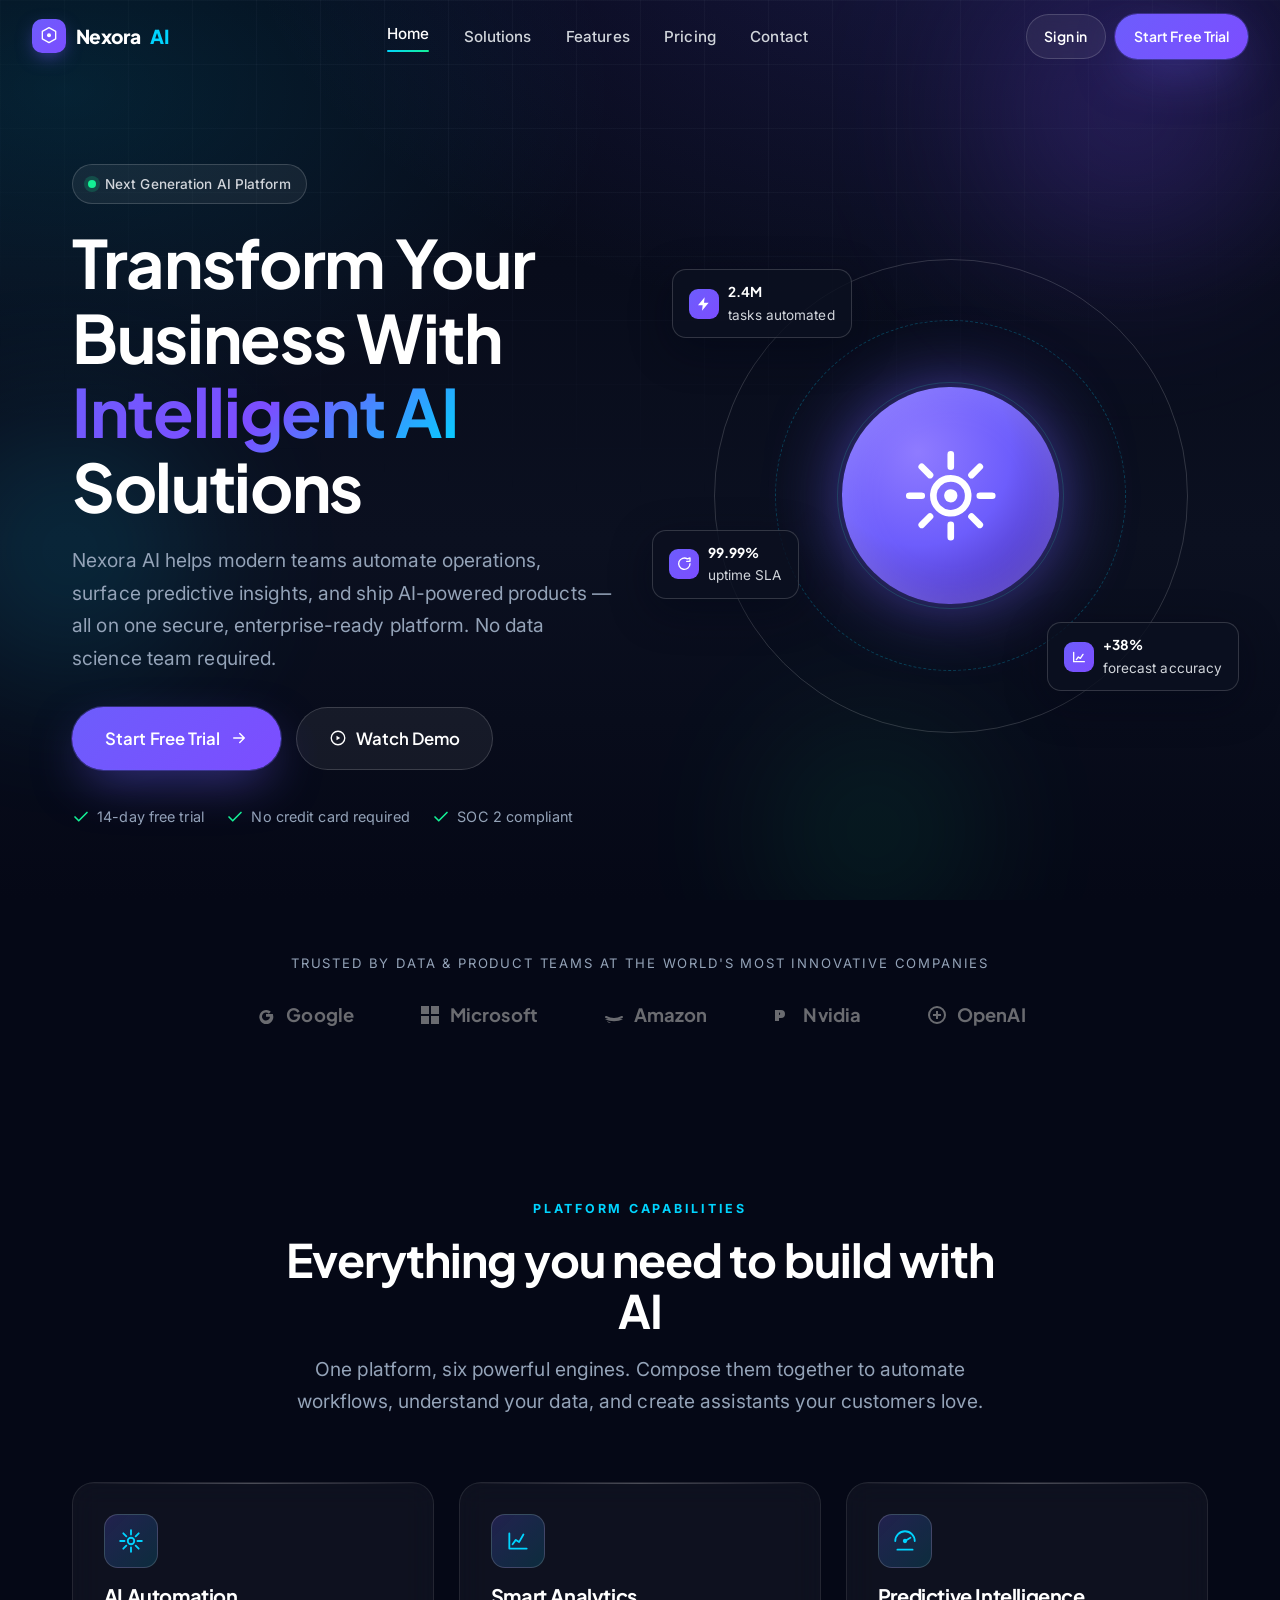
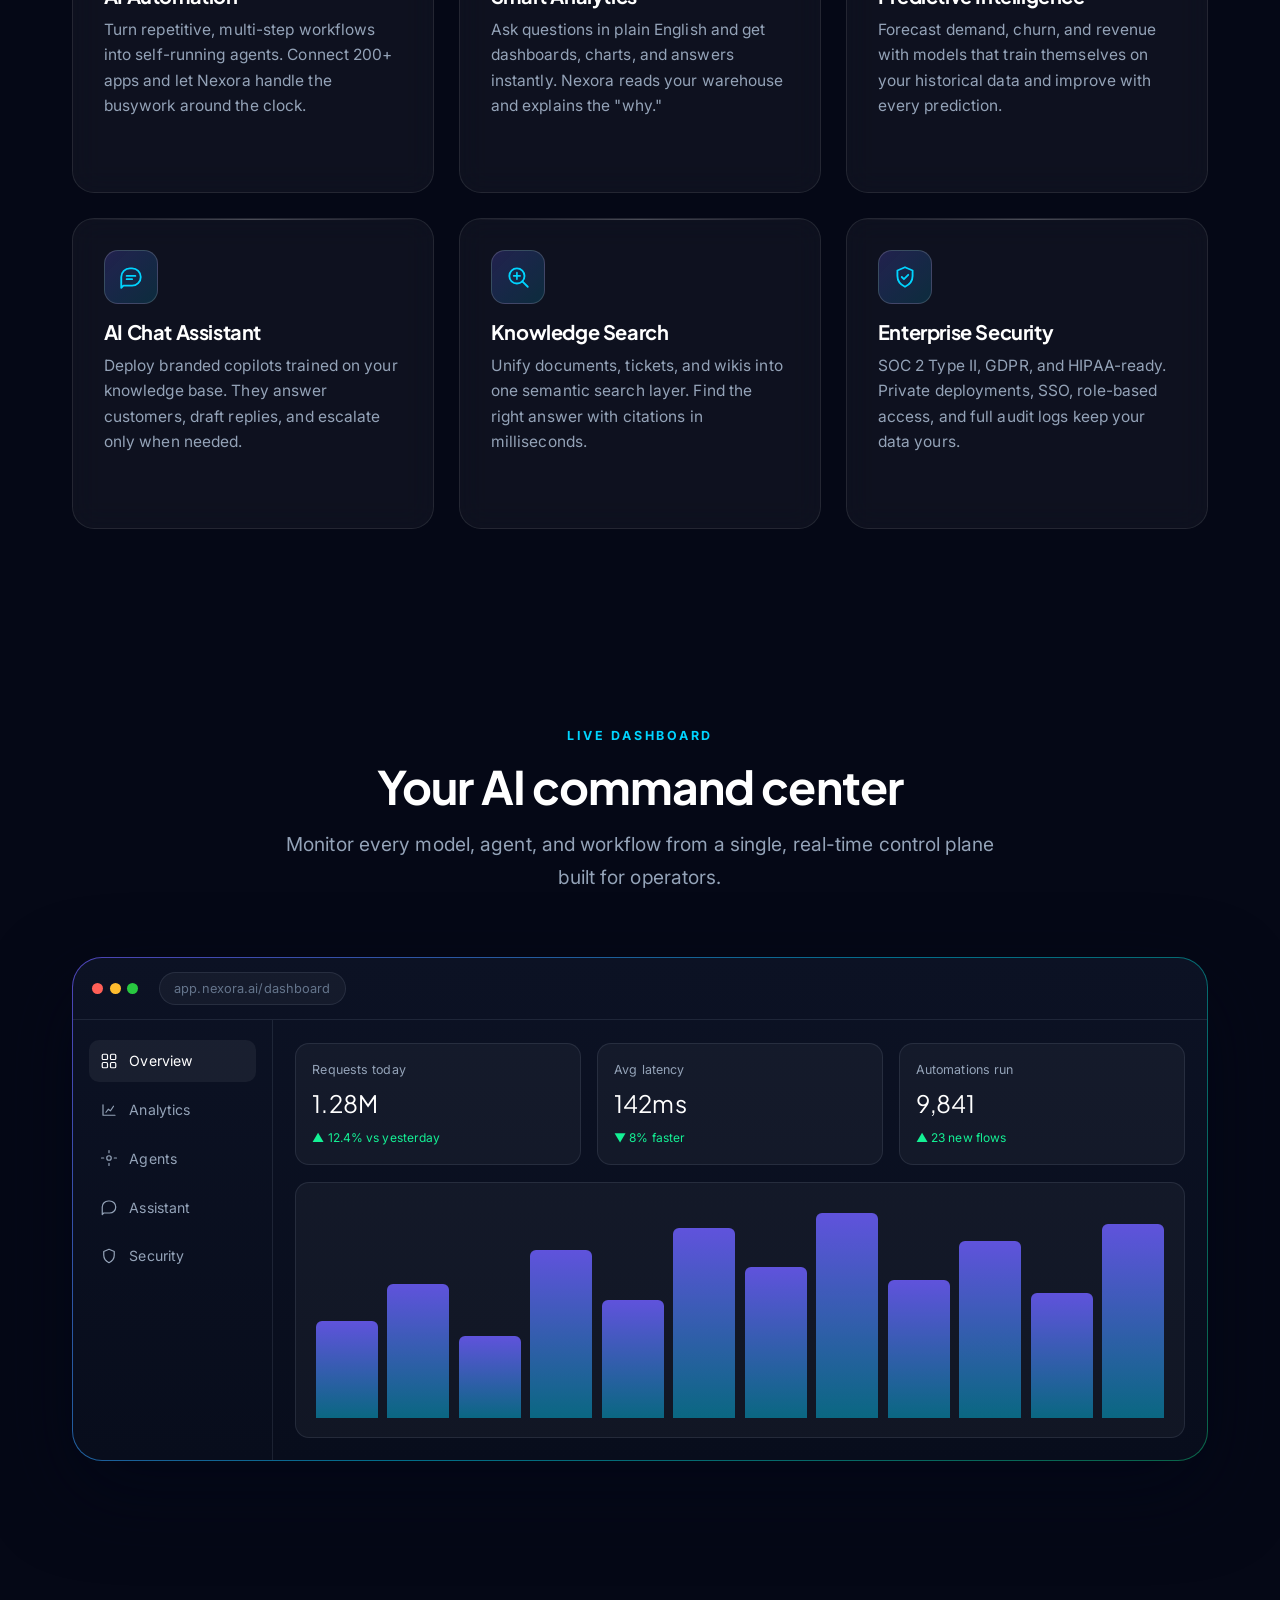
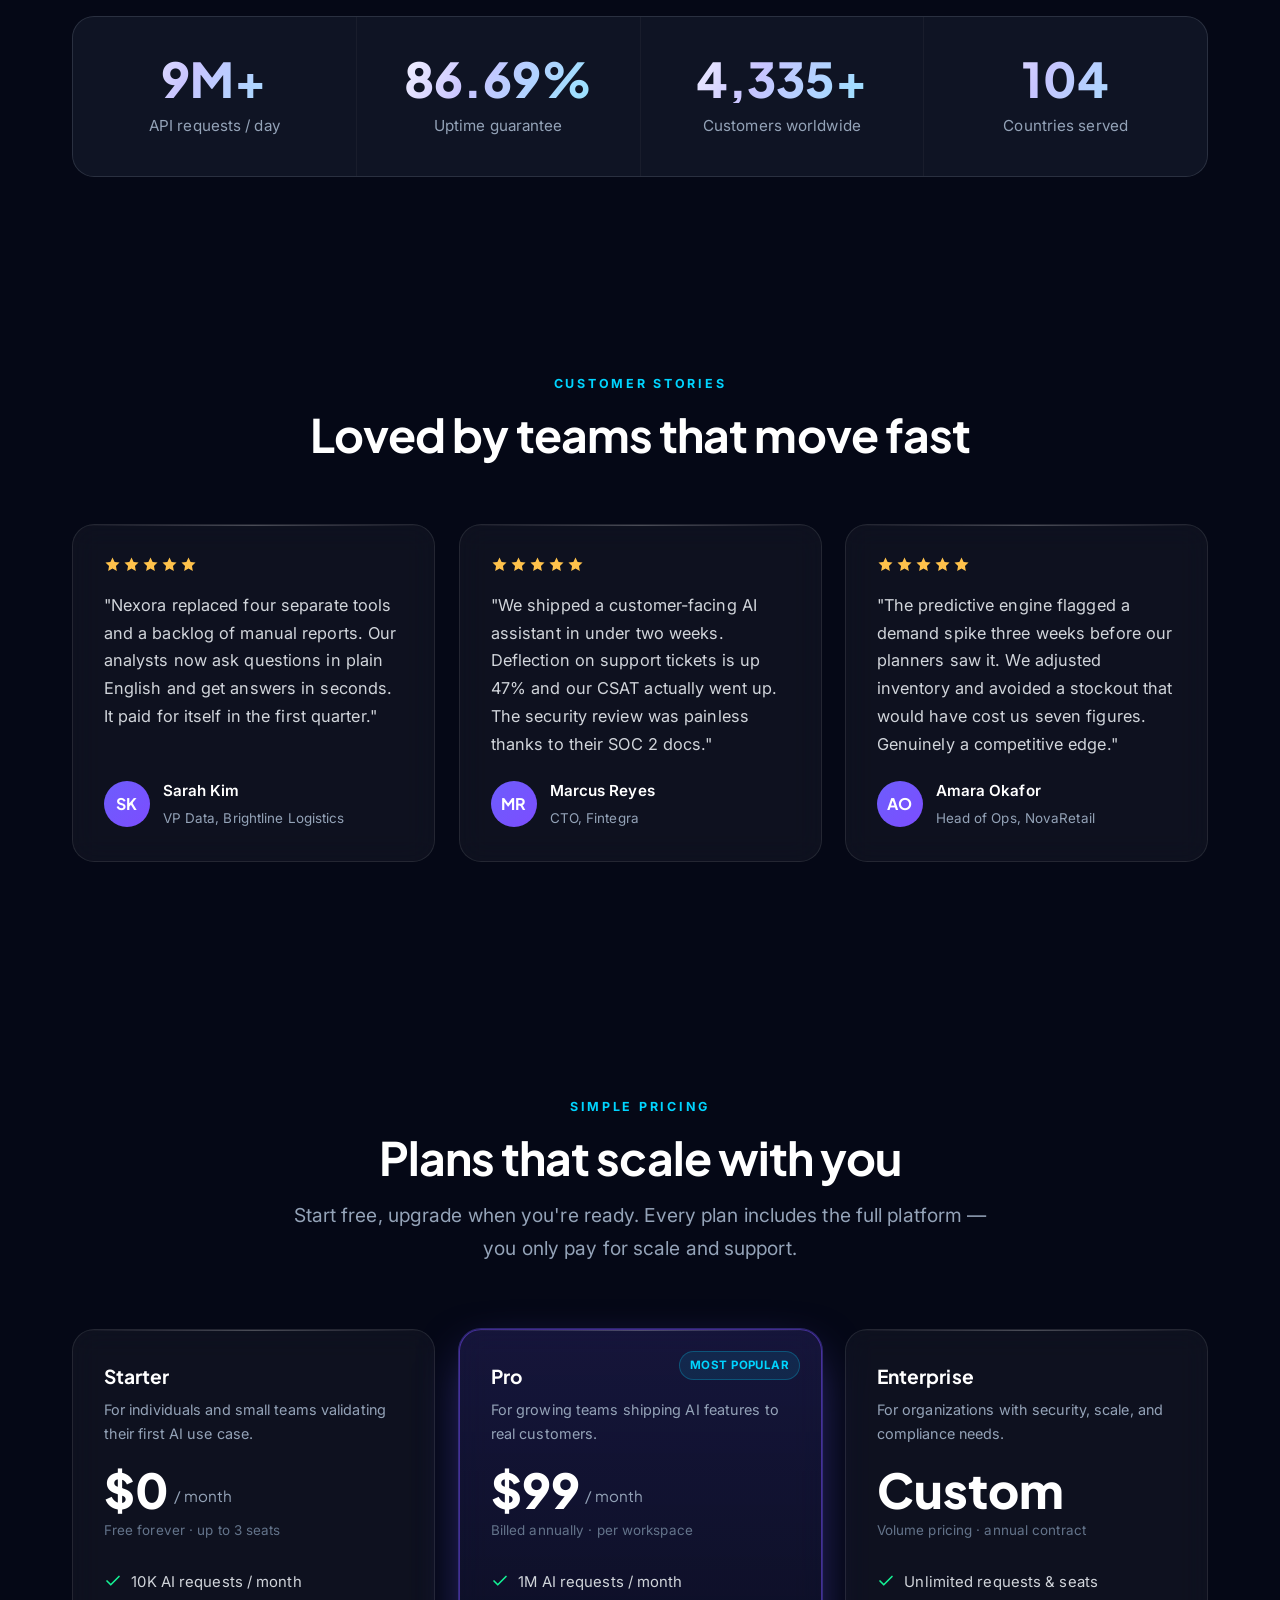
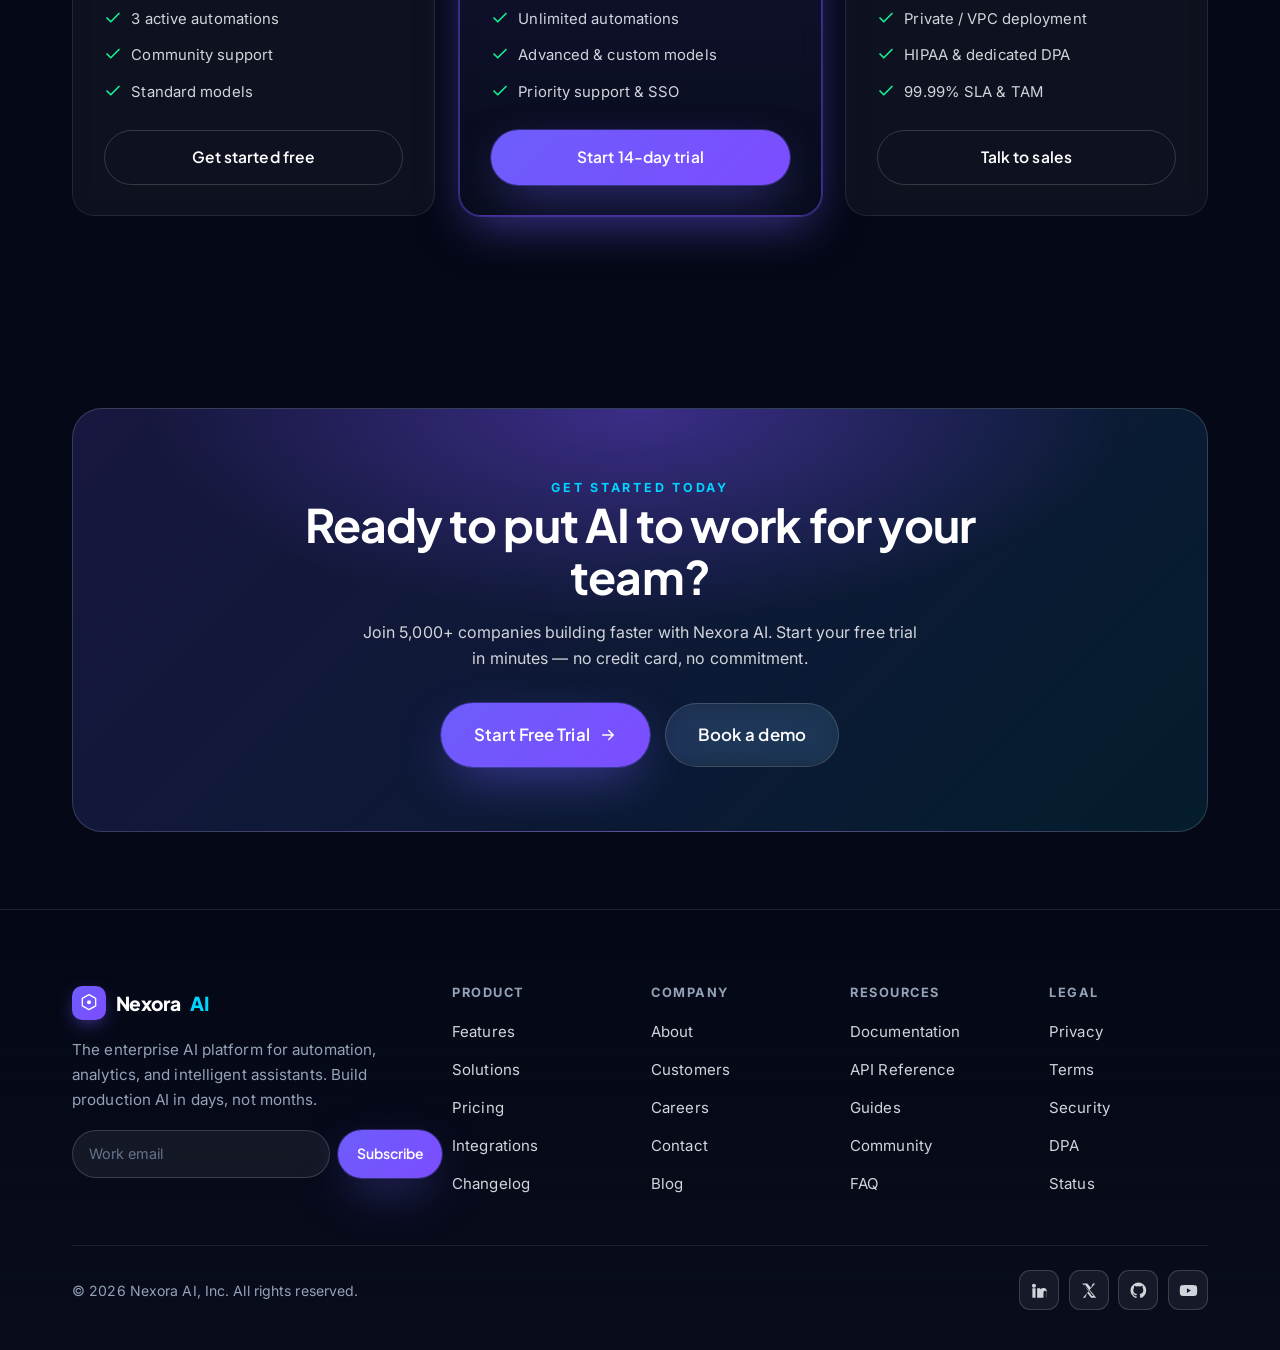
==== commit 3b719ac2: "change script" ====
--- a/index.html
+++ b/index.html
@@ -379,7 +379,8 @@
           </div>
         </div>
       </div>
-      <script id="js-meo-script-review-hp" charset="UTF-8" async src="https://pagetemplate.vercel.app/review_hp/groups/1573/schema.js" type="text/javascript"></script>
+      <script id="js-meo-script-review-hp" charset="UTF-8" async src="https://dev-app.meo-dash.com/review_hp/groups/2177/schema.js" type="text/javascript"></script>
+      <!-- <script id="js-meo-script-review-hp" charset="UTF-8" async src="https://pagetemplate.vercel.app/review_hp/groups/1573/schema.js" type="text/javascript"></script> -->
     </section>
   </main>
 
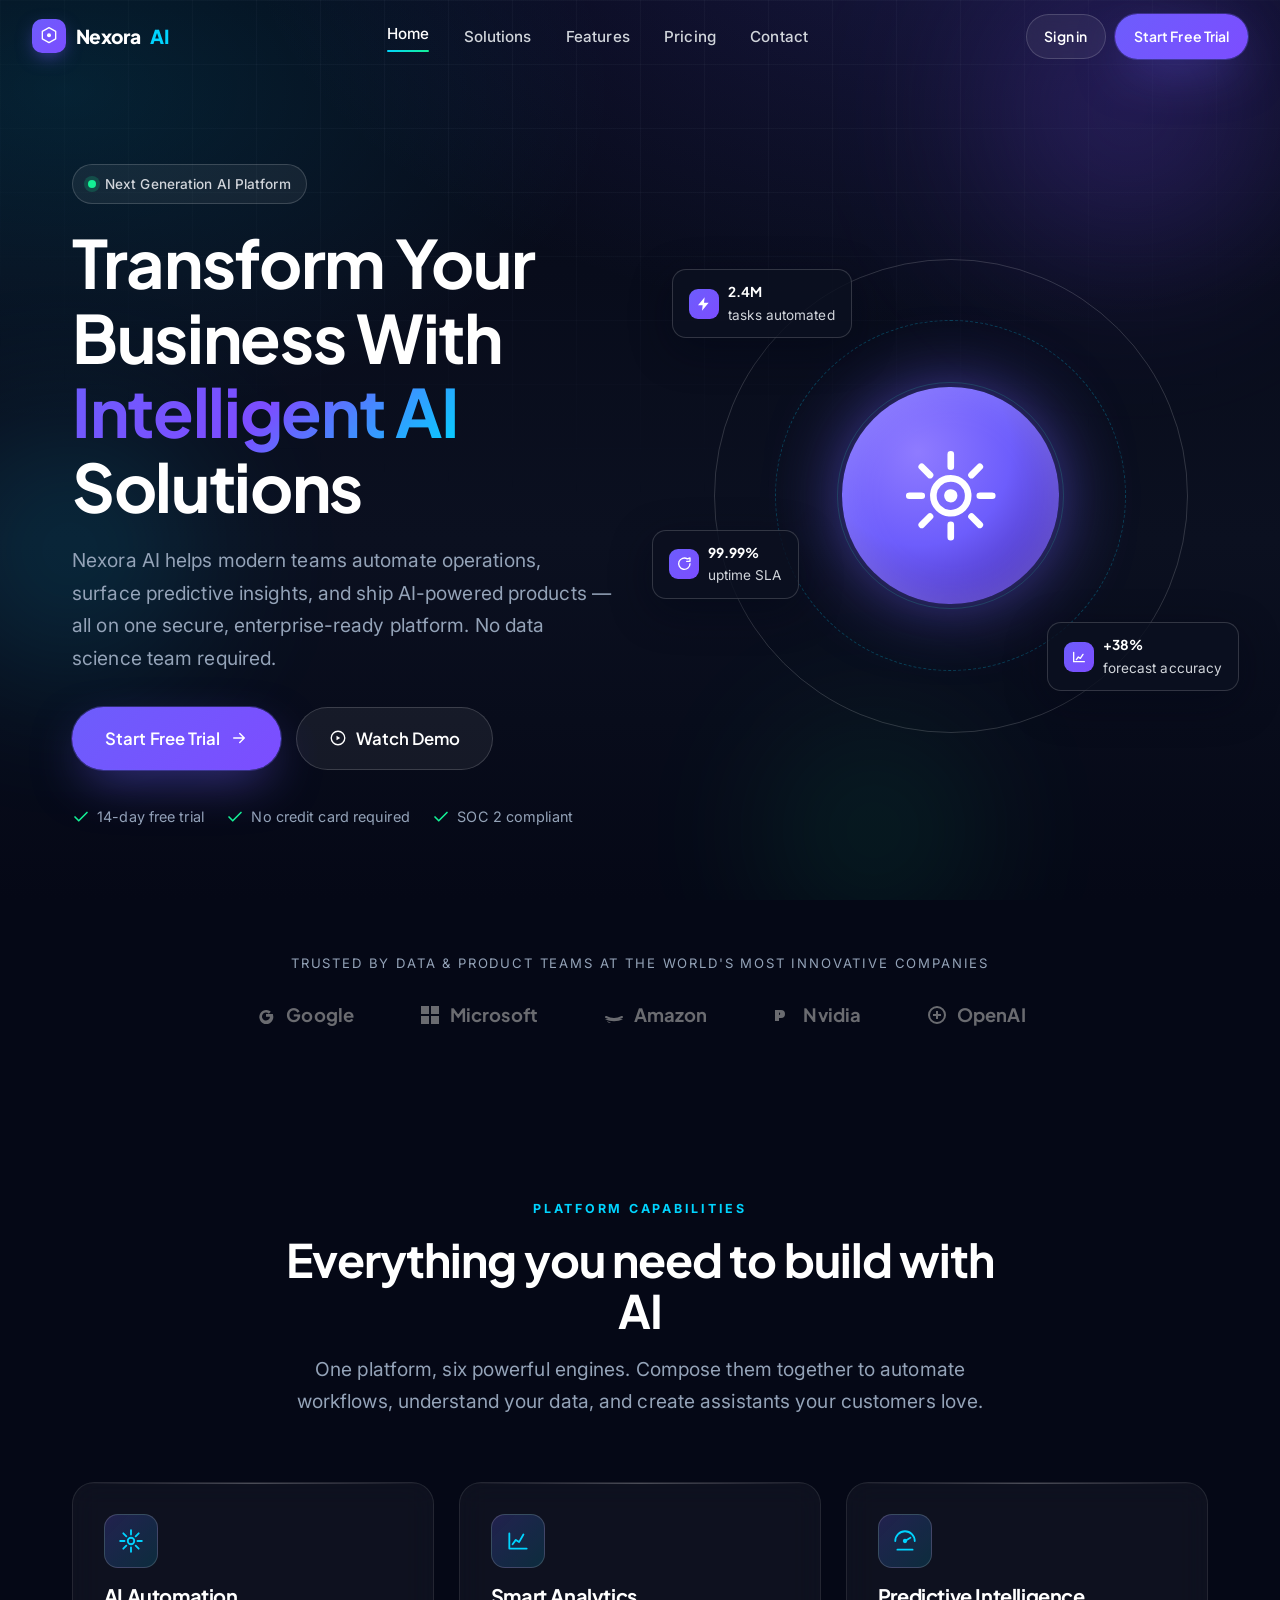
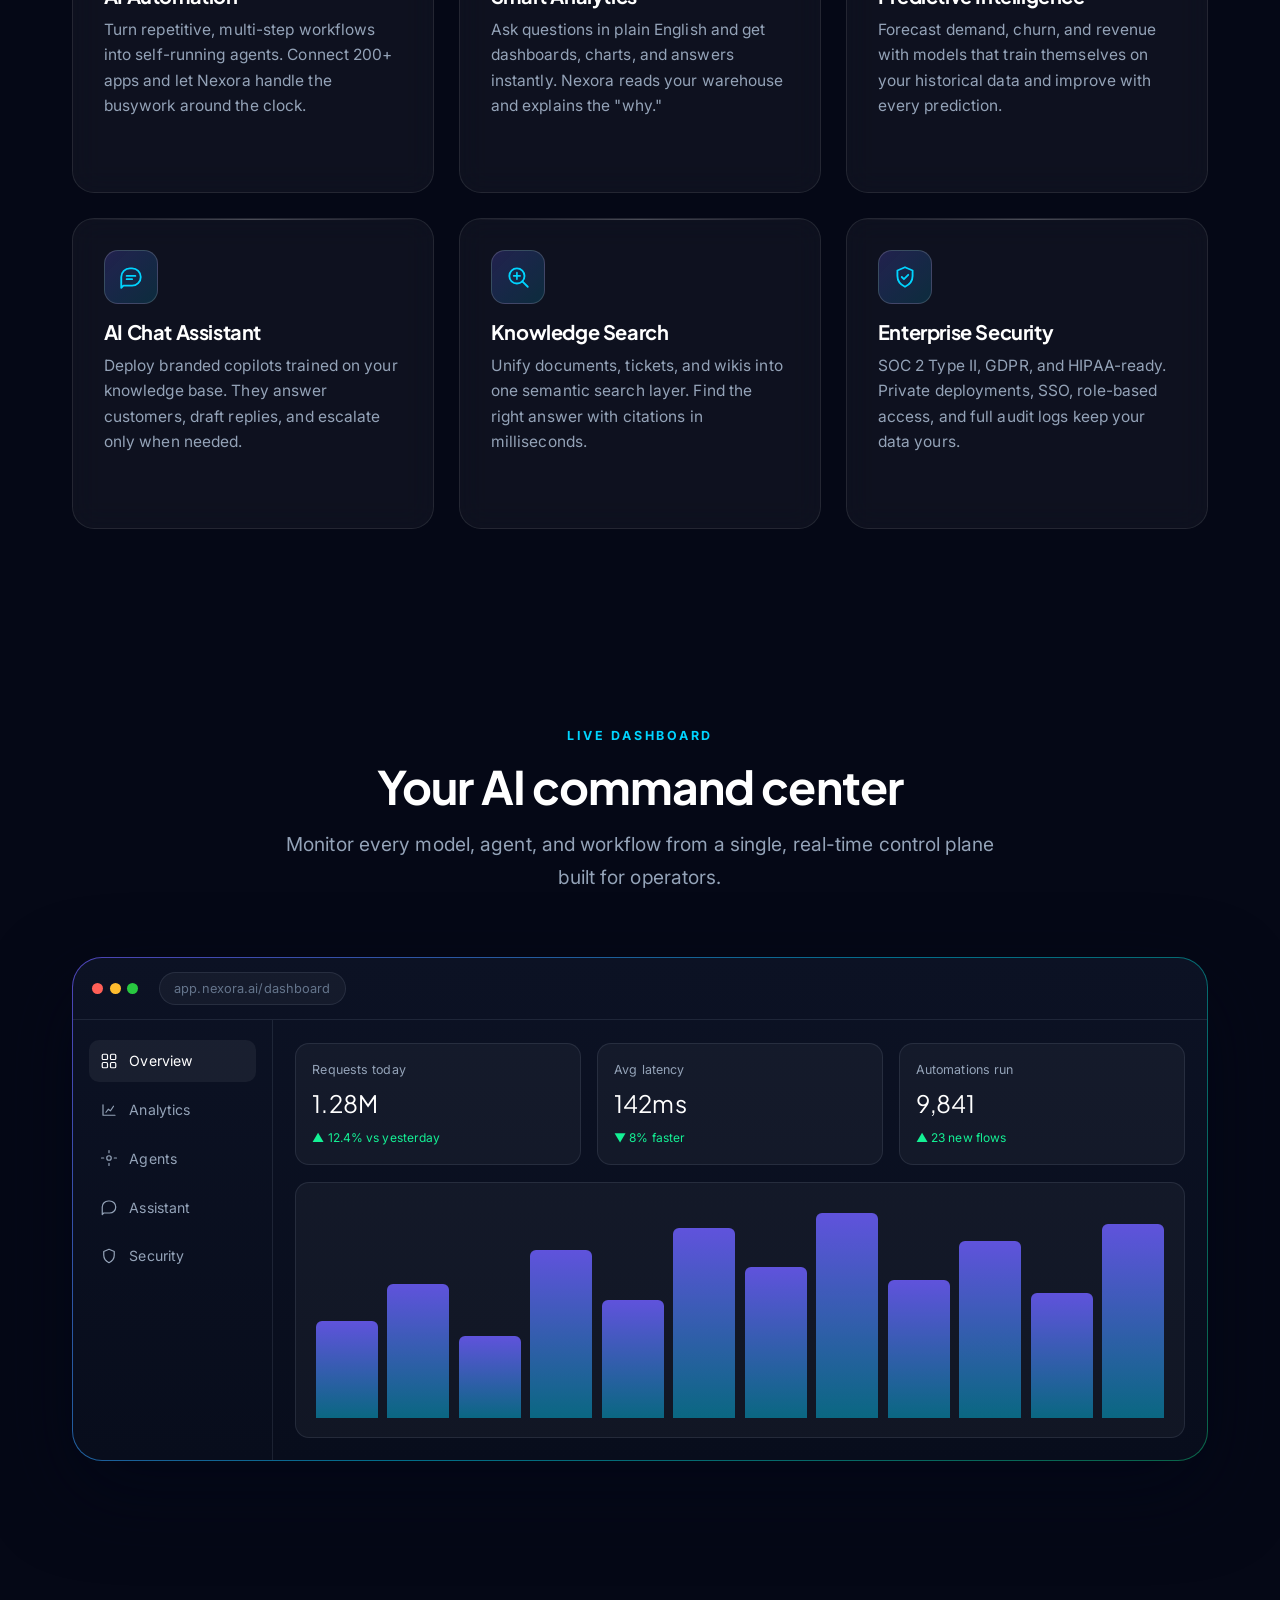
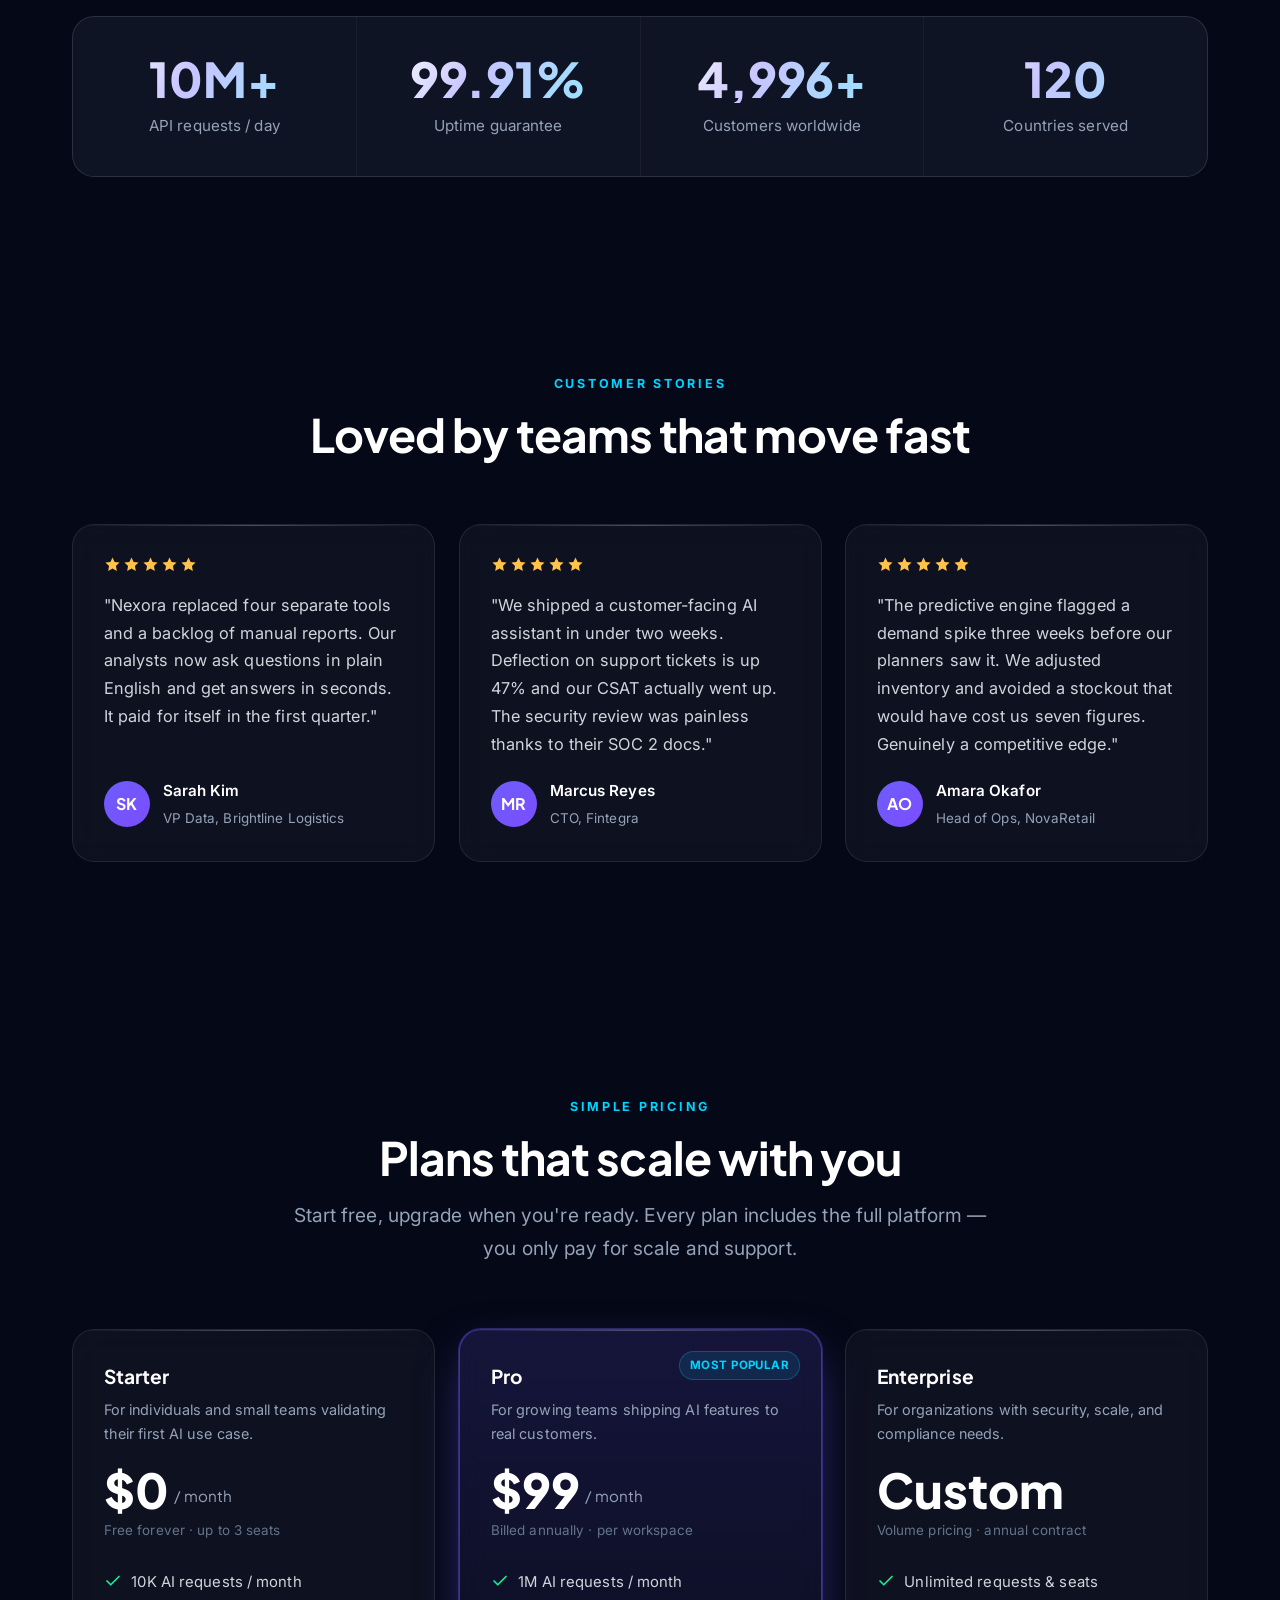
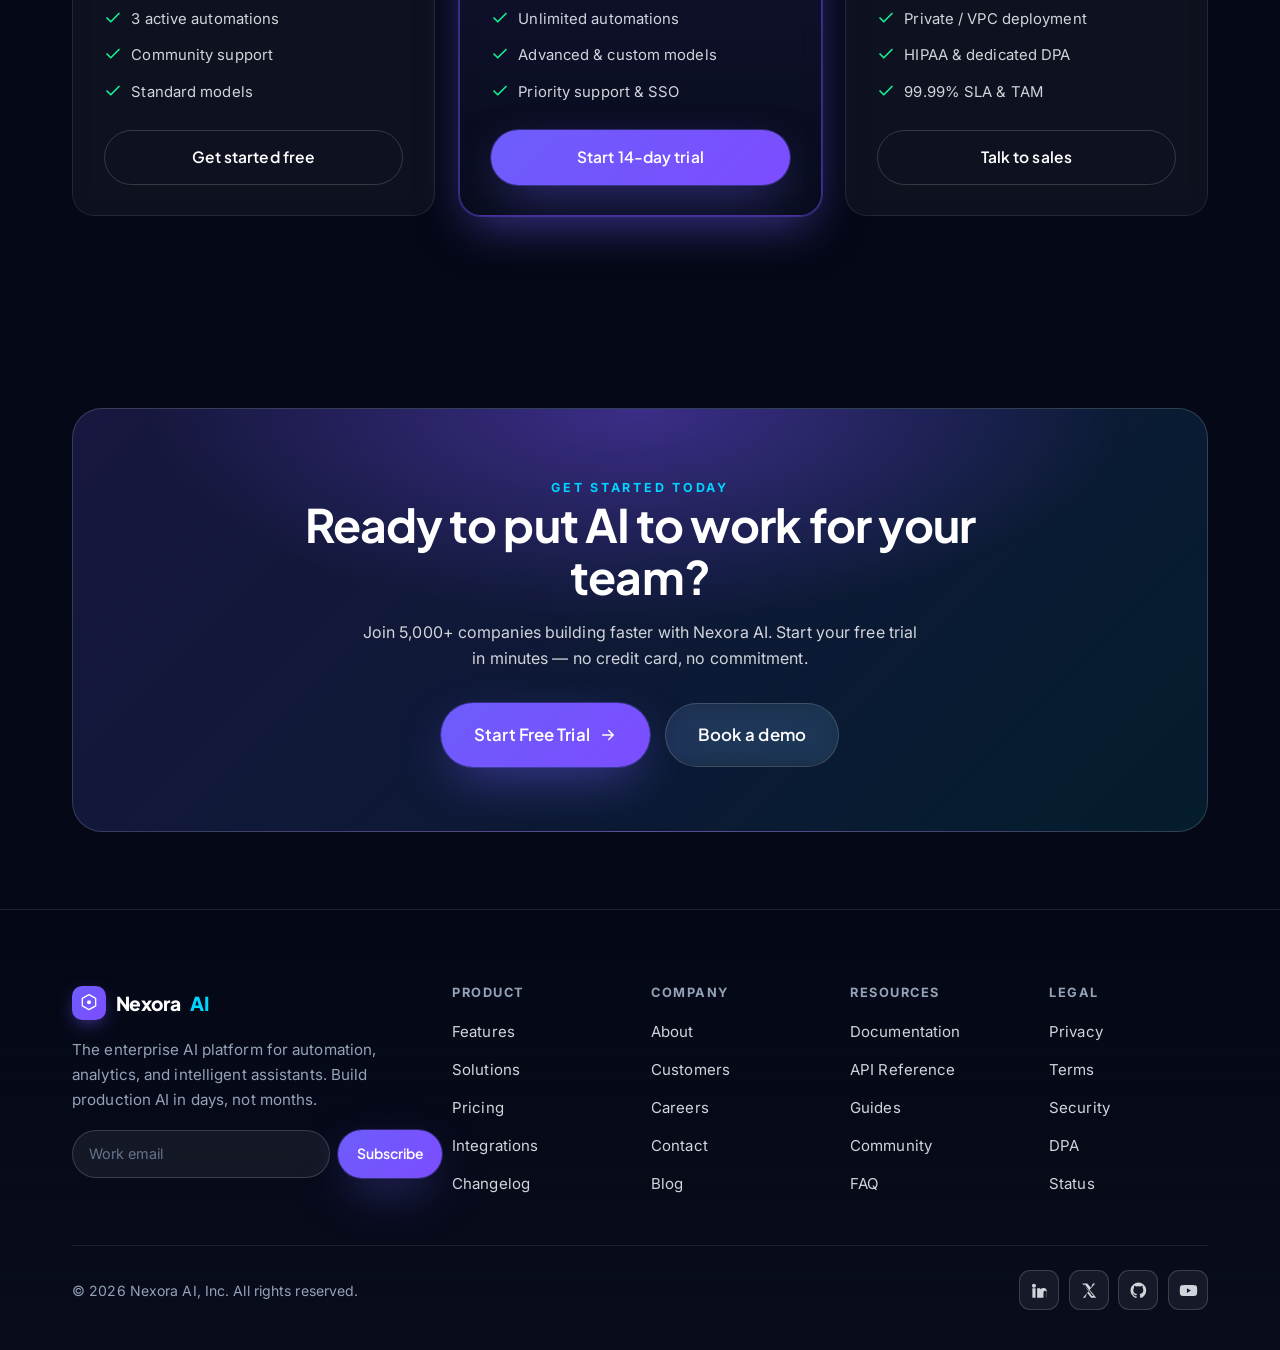
==== commit a6f2b44d: "Update call api load script" ====
--- a/index.html
+++ b/index.html
@@ -18,7 +18,7 @@
   <link rel="preconnect" href="https://fonts.googleapis.com" />
   <link rel="preconnect" href="https://fonts.gstatic.com" crossorigin />
   <link href="https://fonts.googleapis.com/css2?family=Inter:wght@400;500;600;700&family=Plus+Jakarta+Sans:wght@500;600;700;800&display=swap" rel="stylesheet" />
-  <link rel="stylesheet" href="assets/css/styles.css" />
+  <link rel="stylesheet" href="/assets/css/styles.css" />
   <link rel="icon" href="data:image/svg+xml,%3Csvg xmlns='http://www.w3.org/2000/svg' viewBox='0 0 32 32'%3E%3Crect width='32' height='32' rx='8' fill='%237C4DFF'/%3E%3Cpath d='M16 6l8 5v10l-8 5-8-5V11z' fill='none' stroke='white' stroke-width='2'/%3E%3Ccircle cx='16' cy='16' r='3' fill='white'/%3E%3C/svg%3E" />
 </head>
 <body>
@@ -34,7 +34,7 @@
   <!-- ============================ HEADER ============================ -->
   <header class="site-header" id="top">
     <nav class="nav" aria-label="Primary">
-      <a href="index.html" class="brand" aria-label="Nexora AI home">
+      <a href="/" class="brand" aria-label="Nexora AI home">
         <span class="brand-mark" aria-hidden="true">
           <svg viewBox="0 0 24 24" fill="none"><path d="M12 2l8 4.5v9L12 20l-8-4.5v-9L12 2z" stroke="#fff" stroke-width="1.6" stroke-linejoin="round"/><circle cx="12" cy="11" r="2.4" fill="#fff"/></svg>
         </span>
@@ -42,16 +42,16 @@
       </a>
 
       <div class="nav-menu">
-        <a href="index.html" class="active">Home</a>
-        <a href="solutions.html">Solutions</a>
-        <a href="index.html#features">Features</a>
-        <a href="index.html#pricing">Pricing</a>
-        <a href="contact.html">Contact</a>
+        <a href="/" class="active">Home</a>
+        <a href="/solutions/">Solutions</a>
+        <a href="/#features">Features</a>
+        <a href="/#pricing">Pricing</a>
+        <a href="/contact/">Contact</a>
       </div>
 
       <div class="nav-actions">
-        <a href="contact.html" class="btn btn-ghost btn-sm">Sign in</a>
-        <a href="contact.html" class="btn btn-primary btn-sm">Start Free Trial</a>
+        <a href="/contact/" class="btn btn-ghost btn-sm">Sign in</a>
+        <a href="/contact/" class="btn btn-primary btn-sm">Start Free Trial</a>
         <button class="nav-toggle" aria-label="Open menu" aria-expanded="false" aria-controls="mobile-menu">
           <span></span><span></span><span></span>
         </button>
@@ -61,12 +61,12 @@
 
   <!-- Mobile menu -->
   <div class="mobile-menu" id="mobile-menu">
-    <a href="index.html" class="active">Home</a>
-    <a href="solutions.html">Solutions</a>
-    <a href="index.html#features">Features</a>
-    <a href="index.html#pricing">Pricing</a>
-    <a href="contact.html">Contact</a>
-    <a href="contact.html" class="btn btn-primary btn-block">Start Free Trial</a>
+    <a href="/" class="active">Home</a>
+    <a href="/solutions/">Solutions</a>
+    <a href="/#features">Features</a>
+    <a href="/#pricing">Pricing</a>
+    <a href="/contact/">Contact</a>
+    <a href="/contact/" class="btn btn-primary btn-block">Start Free Trial</a>
   </div>
 
   <main id="main">
@@ -79,7 +79,7 @@
             <h1>Transform Your Business With <span class="text-brand-gradient">Intelligent AI</span> Solutions</h1>
             <p class="lead">Nexora AI helps modern teams automate operations, surface predictive insights, and ship AI-powered products — all on one secure, enterprise-ready platform. No data science team required.</p>
             <div class="hero-cta">
-              <a href="contact.html" class="btn btn-primary btn-lg">
+              <a href="/contact/" class="btn btn-primary btn-lg">
                 Start Free Trial
                 <svg viewBox="0 0 24 24" fill="none"><path d="M5 12h14M13 6l6 6-6 6" stroke="currentColor" stroke-width="2" stroke-linecap="round" stroke-linejoin="round"/></svg>
               </a>
@@ -149,42 +149,42 @@
             <div class="icon-chip"><svg viewBox="0 0 24 24" fill="none"><path d="M12 2v4M12 18v4M4.9 4.9l2.8 2.8M16.3 16.3l2.8 2.8M2 12h4M18 12h4M4.9 19.1l2.8-2.8M16.3 7.7l2.8-2.8" stroke="currentColor" stroke-width="1.7" stroke-linecap="round"/><circle cx="12" cy="12" r="3" stroke="currentColor" stroke-width="1.7"/></svg></div>
             <h3>AI Automation</h3>
             <p>Turn repetitive, multi-step workflows into self-running agents. Connect 200+ apps and let Nexora handle the busywork around the clock.</p>
-            <a href="solutions.html" class="card-link">Explore automation <svg width="16" height="16" viewBox="0 0 24 24" fill="none"><path d="M5 12h14M13 6l6 6-6 6" stroke="currentColor" stroke-width="2" stroke-linecap="round" stroke-linejoin="round"/></svg></a>
+            <a href="/solutions/" class="card-link">Explore automation <svg width="16" height="16" viewBox="0 0 24 24" fill="none"><path d="M5 12h14M13 6l6 6-6 6" stroke="currentColor" stroke-width="2" stroke-linecap="round" stroke-linejoin="round"/></svg></a>
           </article>
           <!-- 2 -->
           <article class="card feature-card" data-reveal data-delay="2">
             <div class="icon-chip"><svg viewBox="0 0 24 24" fill="none"><path d="M4 19V5M4 19h16" stroke="currentColor" stroke-width="1.7" stroke-linecap="round"/><path d="M7 15l3-4 3 2 4-7" stroke="currentColor" stroke-width="1.7" stroke-linecap="round" stroke-linejoin="round"/></svg></div>
             <h3>Smart Analytics</h3>
             <p>Ask questions in plain English and get dashboards, charts, and answers instantly. Nexora reads your warehouse and explains the "why."</p>
-            <a href="solutions.html" class="card-link">See analytics <svg width="16" height="16" viewBox="0 0 24 24" fill="none"><path d="M5 12h14M13 6l6 6-6 6" stroke="currentColor" stroke-width="2" stroke-linecap="round" stroke-linejoin="round"/></svg></a>
+            <a href="/solutions/" class="card-link">See analytics <svg width="16" height="16" viewBox="0 0 24 24" fill="none"><path d="M5 12h14M13 6l6 6-6 6" stroke="currentColor" stroke-width="2" stroke-linecap="round" stroke-linejoin="round"/></svg></a>
           </article>
           <!-- 3 -->
           <article class="card feature-card" data-reveal data-delay="3">
             <div class="icon-chip"><svg viewBox="0 0 24 24" fill="none"><path d="M3 12a9 9 0 0 1 18 0" stroke="currentColor" stroke-width="1.7" stroke-linecap="round"/><path d="M12 12l5-3" stroke="currentColor" stroke-width="1.7" stroke-linecap="round"/><circle cx="12" cy="12" r="2" fill="currentColor"/><path d="M5 20h14" stroke="currentColor" stroke-width="1.7" stroke-linecap="round"/></svg></div>
             <h3>Predictive Intelligence</h3>
             <p>Forecast demand, churn, and revenue with models that train themselves on your historical data and improve with every prediction.</p>
-            <a href="solutions.html" class="card-link">View forecasting <svg width="16" height="16" viewBox="0 0 24 24" fill="none"><path d="M5 12h14M13 6l6 6-6 6" stroke="currentColor" stroke-width="2" stroke-linecap="round" stroke-linejoin="round"/></svg></a>
+            <a href="/solutions/" class="card-link">View forecasting <svg width="16" height="16" viewBox="0 0 24 24" fill="none"><path d="M5 12h14M13 6l6 6-6 6" stroke="currentColor" stroke-width="2" stroke-linecap="round" stroke-linejoin="round"/></svg></a>
           </article>
           <!-- 4 -->
           <article class="card feature-card" data-reveal data-delay="1">
             <div class="icon-chip"><svg viewBox="0 0 24 24" fill="none"><path d="M21 12a8 8 0 0 1-8 8H5l-2 2V12a8 8 0 0 1 8-8h2a8 8 0 0 1 8 8z" stroke="currentColor" stroke-width="1.7" stroke-linejoin="round"/><path d="M8 11h8M8 14h5" stroke="currentColor" stroke-width="1.7" stroke-linecap="round"/></svg></div>
             <h3>AI Chat Assistant</h3>
             <p>Deploy branded copilots trained on your knowledge base. They answer customers, draft replies, and escalate only when needed.</p>
-            <a href="solutions.html" class="card-link">Build assistant <svg width="16" height="16" viewBox="0 0 24 24" fill="none"><path d="M5 12h14M13 6l6 6-6 6" stroke="currentColor" stroke-width="2" stroke-linecap="round" stroke-linejoin="round"/></svg></a>
+            <a href="/solutions/" class="card-link">Build assistant <svg width="16" height="16" viewBox="0 0 24 24" fill="none"><path d="M5 12h14M13 6l6 6-6 6" stroke="currentColor" stroke-width="2" stroke-linecap="round" stroke-linejoin="round"/></svg></a>
           </article>
           <!-- 5 -->
           <article class="card feature-card" data-reveal data-delay="2">
             <div class="icon-chip"><svg viewBox="0 0 24 24" fill="none"><circle cx="11" cy="11" r="7" stroke="currentColor" stroke-width="1.7"/><path d="M16 16l5 5" stroke="currentColor" stroke-width="1.7" stroke-linecap="round"/><path d="M11 8v6M8 11h6" stroke="currentColor" stroke-width="1.5" stroke-linecap="round"/></svg></div>
             <h3>Knowledge Search</h3>
             <p>Unify documents, tickets, and wikis into one semantic search layer. Find the right answer with citations in milliseconds.</p>
-            <a href="solutions.html" class="card-link">Try search <svg width="16" height="16" viewBox="0 0 24 24" fill="none"><path d="M5 12h14M13 6l6 6-6 6" stroke="currentColor" stroke-width="2" stroke-linecap="round" stroke-linejoin="round"/></svg></a>
+            <a href="/solutions/" class="card-link">Try search <svg width="16" height="16" viewBox="0 0 24 24" fill="none"><path d="M5 12h14M13 6l6 6-6 6" stroke="currentColor" stroke-width="2" stroke-linecap="round" stroke-linejoin="round"/></svg></a>
           </article>
           <!-- 6 -->
           <article class="card feature-card" data-reveal data-delay="3">
             <div class="icon-chip"><svg viewBox="0 0 24 24" fill="none"><path d="M12 3l7 3v5c0 4.5-3 8-7 10-4-2-7-5.5-7-10V6l7-3z" stroke="currentColor" stroke-width="1.7" stroke-linejoin="round"/><path d="M9 12l2 2 4-4" stroke="currentColor" stroke-width="1.7" stroke-linecap="round" stroke-linejoin="round"/></svg></div>
             <h3>Enterprise Security</h3>
             <p>SOC 2 Type II, GDPR, and HIPAA-ready. Private deployments, SSO, role-based access, and full audit logs keep your data yours.</p>
-            <a href="solutions.html" class="card-link">Security details <svg width="16" height="16" viewBox="0 0 24 24" fill="none"><path d="M5 12h14M13 6l6 6-6 6" stroke="currentColor" stroke-width="2" stroke-linecap="round" stroke-linejoin="round"/></svg></a>
+            <a href="/solutions/" class="card-link">Security details <svg width="16" height="16" viewBox="0 0 24 24" fill="none"><path d="M5 12h14M13 6l6 6-6 6" stroke="currentColor" stroke-width="2" stroke-linecap="round" stroke-linejoin="round"/></svg></a>
           </article>
         </div>
       </div>
@@ -329,7 +329,7 @@
               <li><svg viewBox="0 0 24 24" fill="none"><path d="M20 6L9 17l-5-5" stroke="currentColor" stroke-width="2.2" stroke-linecap="round" stroke-linejoin="round"/></svg> Community support</li>
               <li><svg viewBox="0 0 24 24" fill="none"><path d="M20 6L9 17l-5-5" stroke="currentColor" stroke-width="2.2" stroke-linecap="round" stroke-linejoin="round"/></svg> Standard models</li>
             </ul>
-            <a href="contact.html" class="btn btn-outline btn-block">Get started free</a>
+            <a href="/contact/" class="btn btn-outline btn-block">Get started free</a>
           </article>
 
           <article class="card price-card featured" data-reveal data-delay="2">
@@ -344,7 +344,7 @@
               <li><svg viewBox="0 0 24 24" fill="none"><path d="M20 6L9 17l-5-5" stroke="currentColor" stroke-width="2.2" stroke-linecap="round" stroke-linejoin="round"/></svg> Advanced &amp; custom models</li>
               <li><svg viewBox="0 0 24 24" fill="none"><path d="M20 6L9 17l-5-5" stroke="currentColor" stroke-width="2.2" stroke-linecap="round" stroke-linejoin="round"/></svg> Priority support &amp; SSO</li>
             </ul>
-            <a href="contact.html" class="btn btn-primary btn-block">Start 14-day trial</a>
+            <a href="/contact/" class="btn btn-primary btn-block">Start 14-day trial</a>
           </article>
 
           <article class="card price-card" data-reveal data-delay="3">
@@ -358,7 +358,7 @@
               <li><svg viewBox="0 0 24 24" fill="none"><path d="M20 6L9 17l-5-5" stroke="currentColor" stroke-width="2.2" stroke-linecap="round" stroke-linejoin="round"/></svg> HIPAA &amp; dedicated DPA</li>
               <li><svg viewBox="0 0 24 24" fill="none"><path d="M20 6L9 17l-5-5" stroke="currentColor" stroke-width="2.2" stroke-linecap="round" stroke-linejoin="round"/></svg> 99.99% SLA &amp; TAM</li>
             </ul>
-            <a href="contact.html" class="btn btn-outline btn-block">Talk to sales</a>
+            <a href="/contact/" class="btn btn-outline btn-block">Talk to sales</a>
           </article>
         </div>
       </div>
@@ -372,10 +372,10 @@
           <h2>Ready to put AI to work for your team?</h2>
           <p>Join 5,000+ companies building faster with Nexora AI. Start your free trial in minutes — no credit card, no commitment.</p>
           <div class="hero-cta">
-            <a href="contact.html" class="btn btn-primary btn-lg">Start Free Trial
+            <a href="/contact/" class="btn btn-primary btn-lg">Start Free Trial
               <svg viewBox="0 0 24 24" fill="none"><path d="M5 12h14M13 6l6 6-6 6" stroke="currentColor" stroke-width="2" stroke-linecap="round" stroke-linejoin="round"/></svg>
             </a>
-            <a href="contact.html" class="btn btn-ghost btn-lg">Book a demo</a>
+            <a href="/contact/" class="btn btn-ghost btn-lg">Book a demo</a>
           </div>
         </div>
       </div>
@@ -389,7 +389,7 @@
     <div class="container">
       <div class="footer-grid">
         <div class="footer-brand">
-          <a href="index.html" class="brand">
+          <a href="/" class="brand">
             <span class="brand-mark" aria-hidden="true"><svg viewBox="0 0 24 24" fill="none"><path d="M12 2l8 4.5v9L12 20l-8-4.5v-9L12 2z" stroke="#fff" stroke-width="1.6" stroke-linejoin="round"/><circle cx="12" cy="11" r="2.4" fill="#fff"/></svg></span>
             Nexora<span style="color:var(--secondary)">AI</span>
           </a>
@@ -403,44 +403,44 @@
         <nav class="footer-col" aria-label="Product">
           <h4>Product</h4>
           <ul>
-            <li><a href="index.html#features">Features</a></li>
-            <li><a href="solutions.html">Solutions</a></li>
-            <li><a href="index.html#pricing">Pricing</a></li>
-            <li><a href="solutions.html">Integrations</a></li>
-            <li><a href="solutions.html">Changelog</a></li>
+            <li><a href="/#features">Features</a></li>
+            <li><a href="/solutions/">Solutions</a></li>
+            <li><a href="/#pricing">Pricing</a></li>
+            <li><a href="/solutions/">Integrations</a></li>
+            <li><a href="/solutions/">Changelog</a></li>
           </ul>
         </nav>
 
         <nav class="footer-col" aria-label="Company">
           <h4>Company</h4>
           <ul>
-            <li><a href="solutions.html">About</a></li>
-            <li><a href="solutions.html">Customers</a></li>
-            <li><a href="contact.html">Careers</a></li>
-            <li><a href="contact.html">Contact</a></li>
-            <li><a href="solutions.html">Blog</a></li>
+            <li><a href="/solutions/">About</a></li>
+            <li><a href="/solutions/">Customers</a></li>
+            <li><a href="/contact/">Careers</a></li>
+            <li><a href="/contact/">Contact</a></li>
+            <li><a href="/solutions/">Blog</a></li>
           </ul>
         </nav>
 
         <nav class="footer-col" aria-label="Resources">
           <h4>Resources</h4>
           <ul>
-            <li><a href="solutions.html">Documentation</a></li>
-            <li><a href="solutions.html">API Reference</a></li>
-            <li><a href="solutions.html">Guides</a></li>
-            <li><a href="solutions.html">Community</a></li>
-            <li><a href="solutions.html#faq">FAQ</a></li>
+            <li><a href="/solutions/">Documentation</a></li>
+            <li><a href="/solutions/">API Reference</a></li>
+            <li><a href="/solutions/">Guides</a></li>
+            <li><a href="/solutions/">Community</a></li>
+            <li><a href="/solutions/#faq">FAQ</a></li>
           </ul>
         </nav>
 
         <nav class="footer-col" aria-label="Legal">
           <h4>Legal</h4>
           <ul>
-            <li><a href="solutions.html">Privacy</a></li>
-            <li><a href="solutions.html">Terms</a></li>
-            <li><a href="solutions.html">Security</a></li>
-            <li><a href="solutions.html">DPA</a></li>
-            <li><a href="solutions.html">Status</a></li>
+            <li><a href="/solutions/">Privacy</a></li>
+            <li><a href="/solutions/">Terms</a></li>
+            <li><a href="/solutions/">Security</a></li>
+            <li><a href="/solutions/">DPA</a></li>
+            <li><a href="/solutions/">Status</a></li>
           </ul>
         </nav>
       </div>
@@ -474,6 +474,6 @@
     </div>
   </div>
 
-  <script src="assets/js/main.js" defer></script>
+  <script src="/assets/js/main.js" defer></script>
 </body>
 </html>
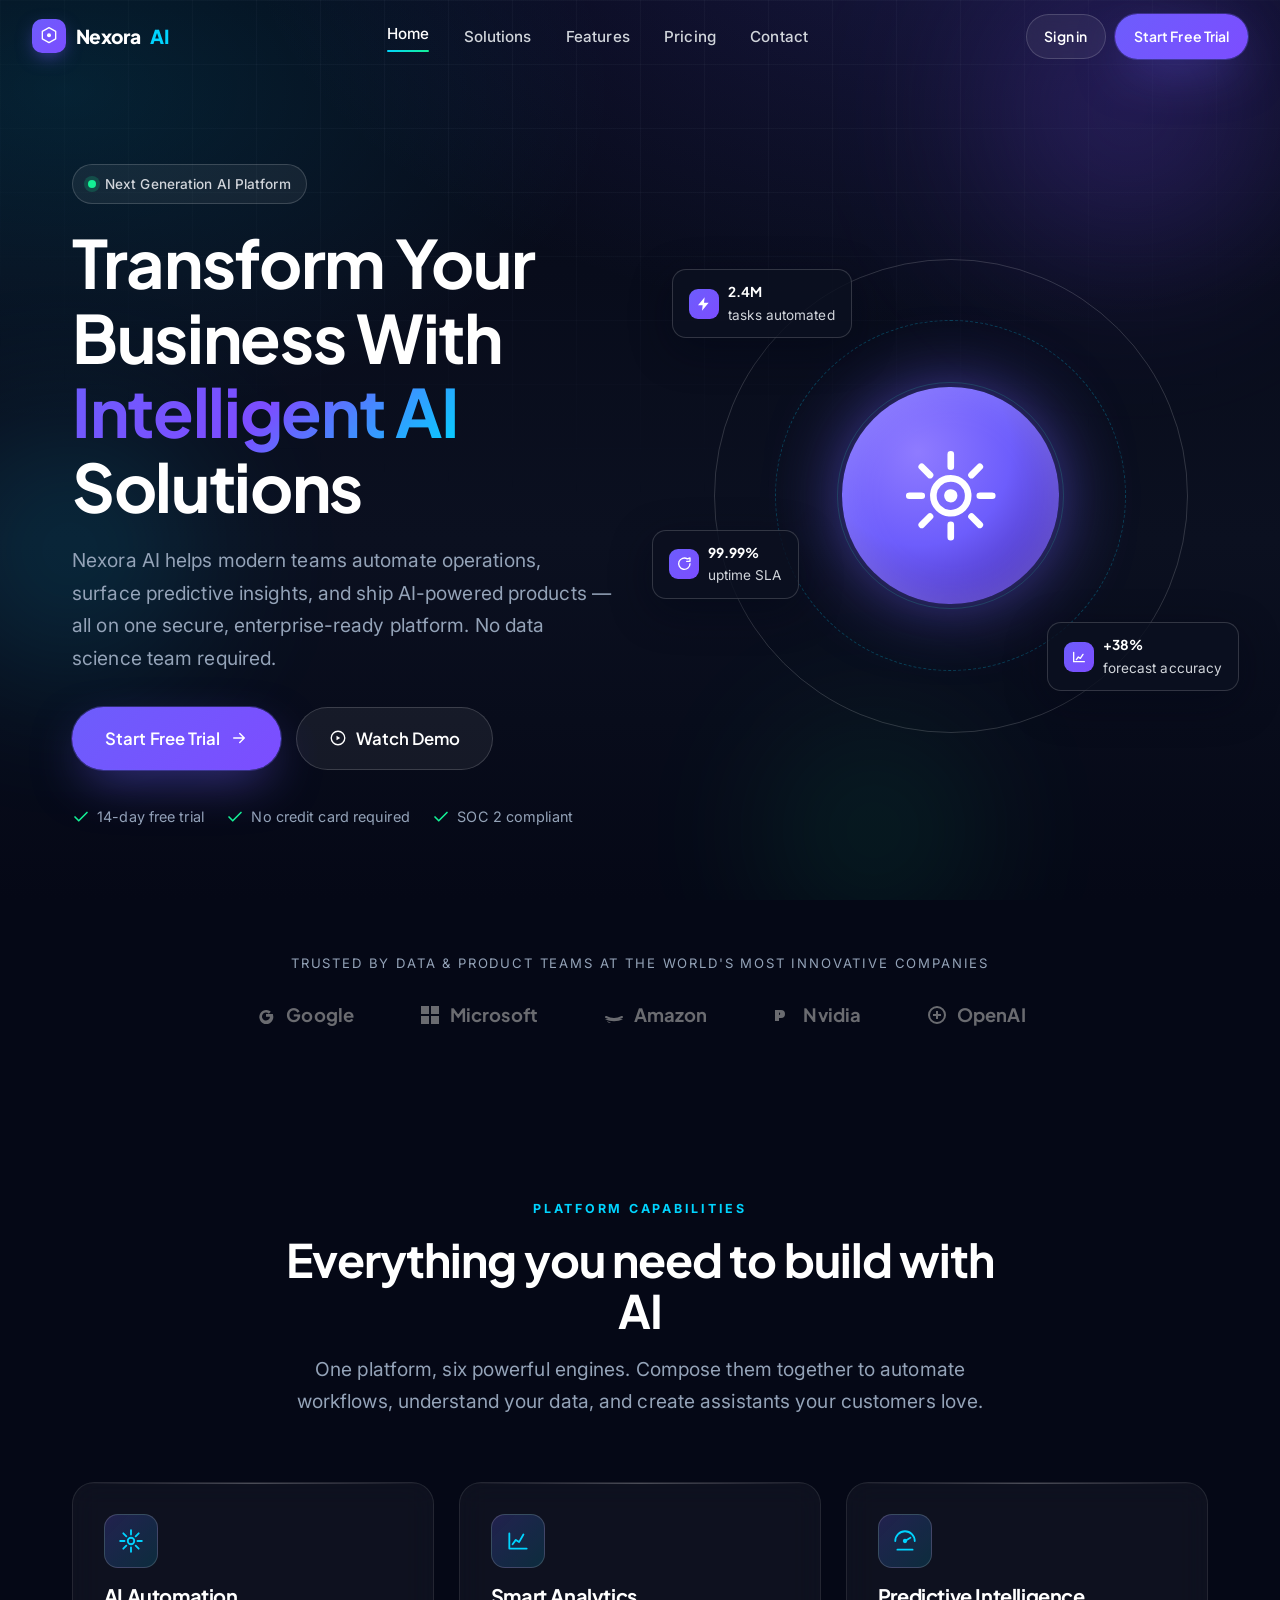
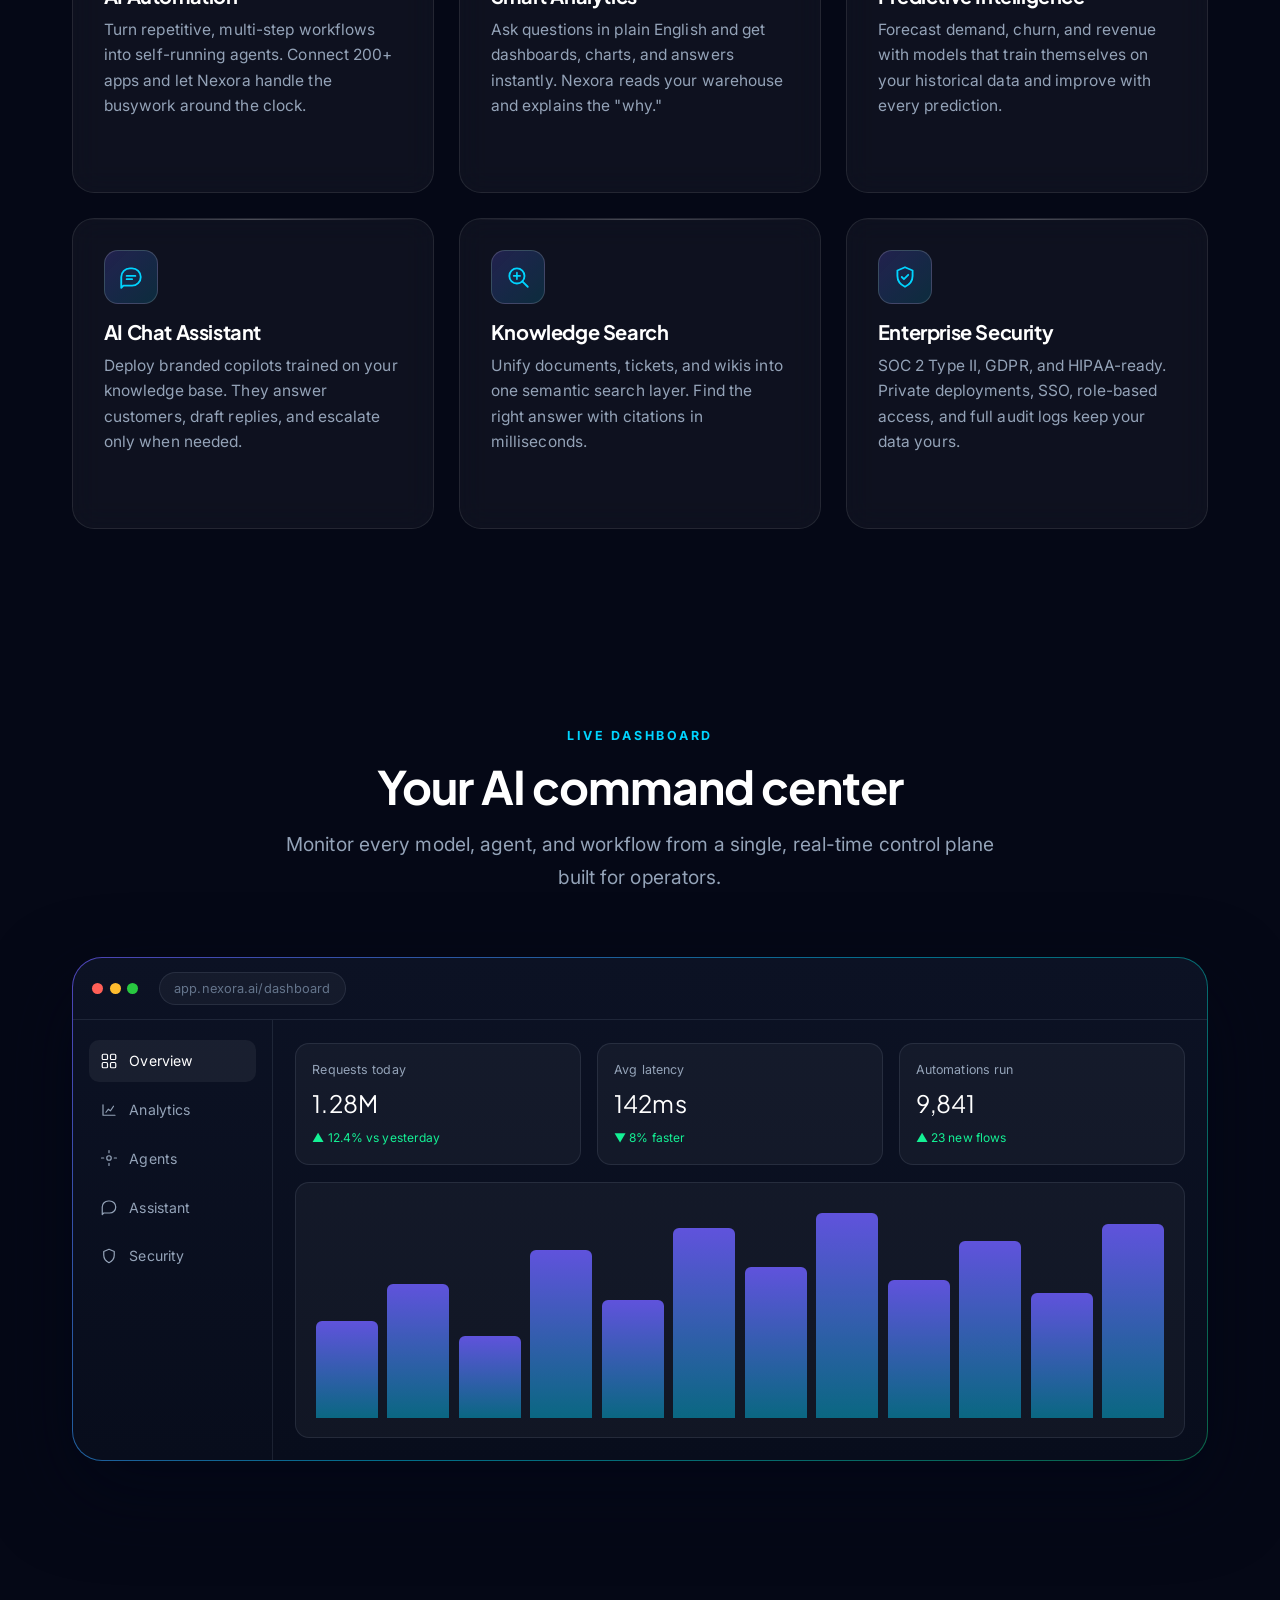
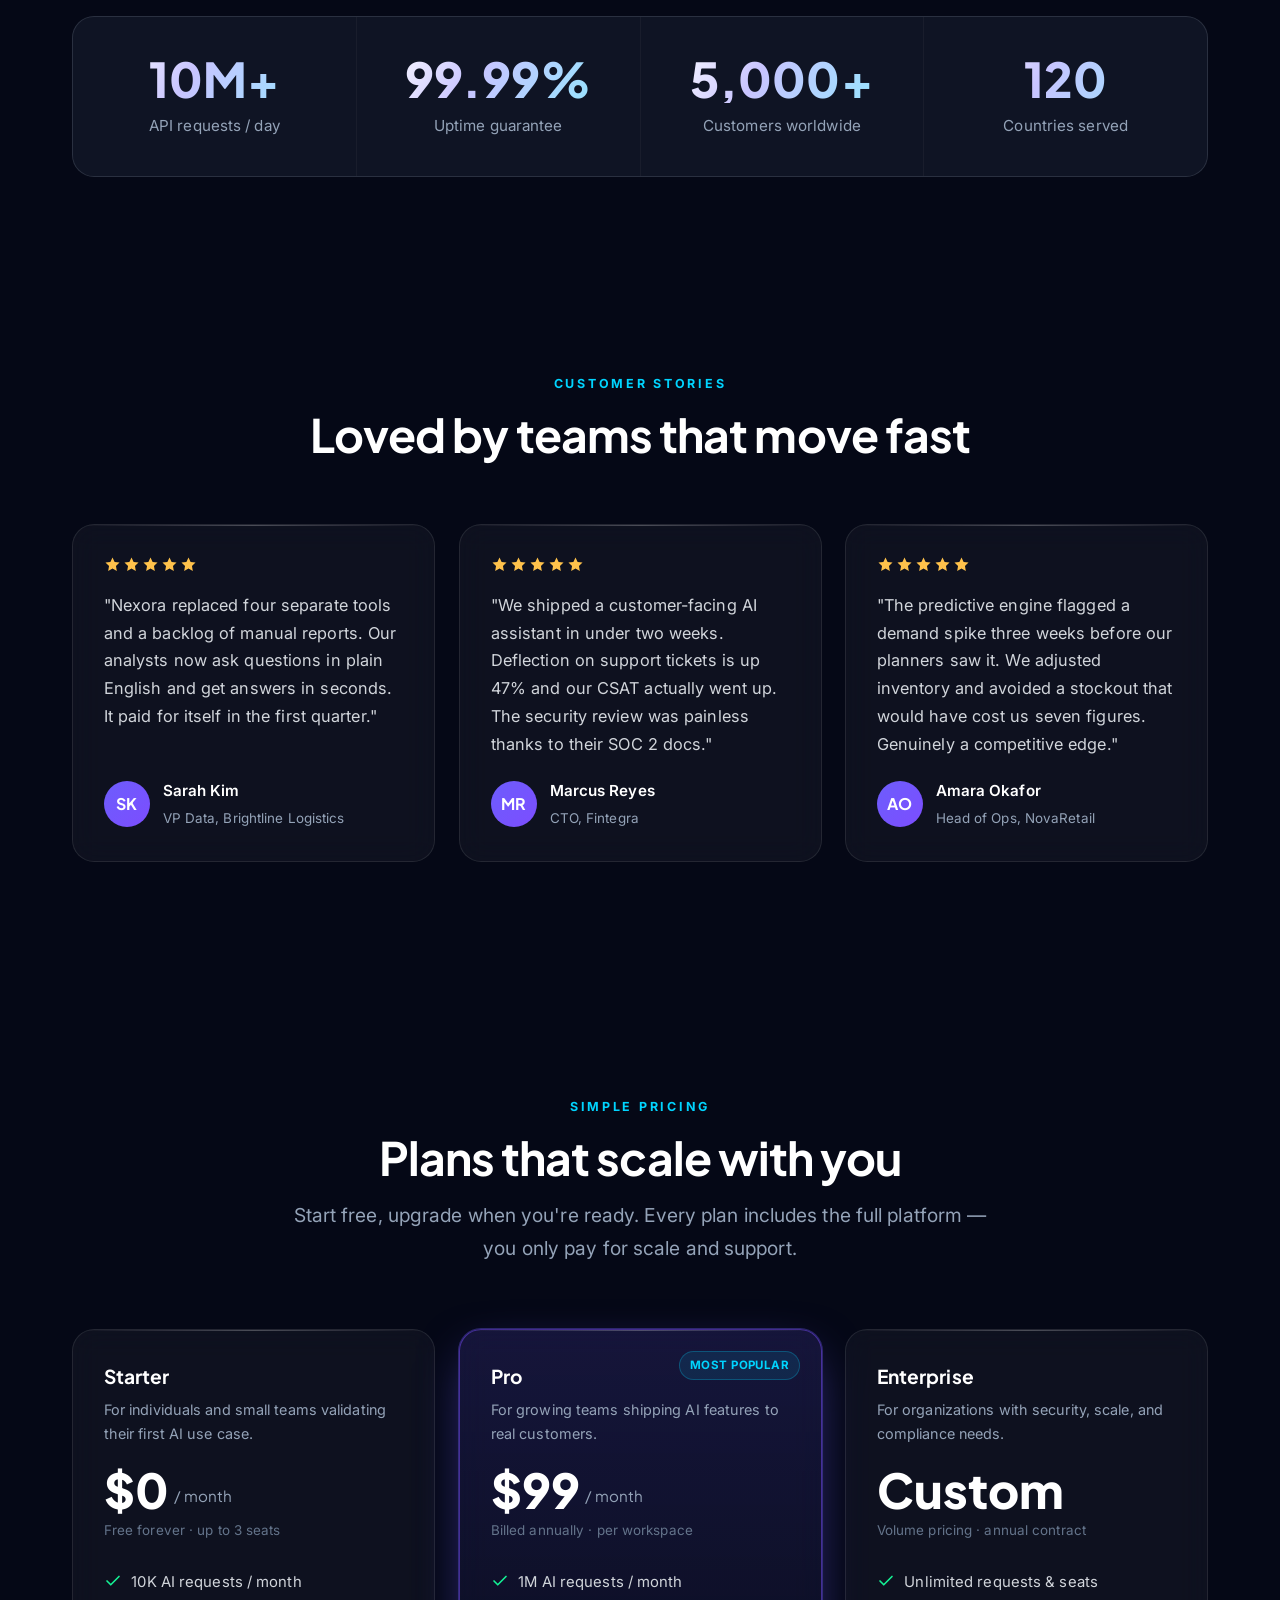
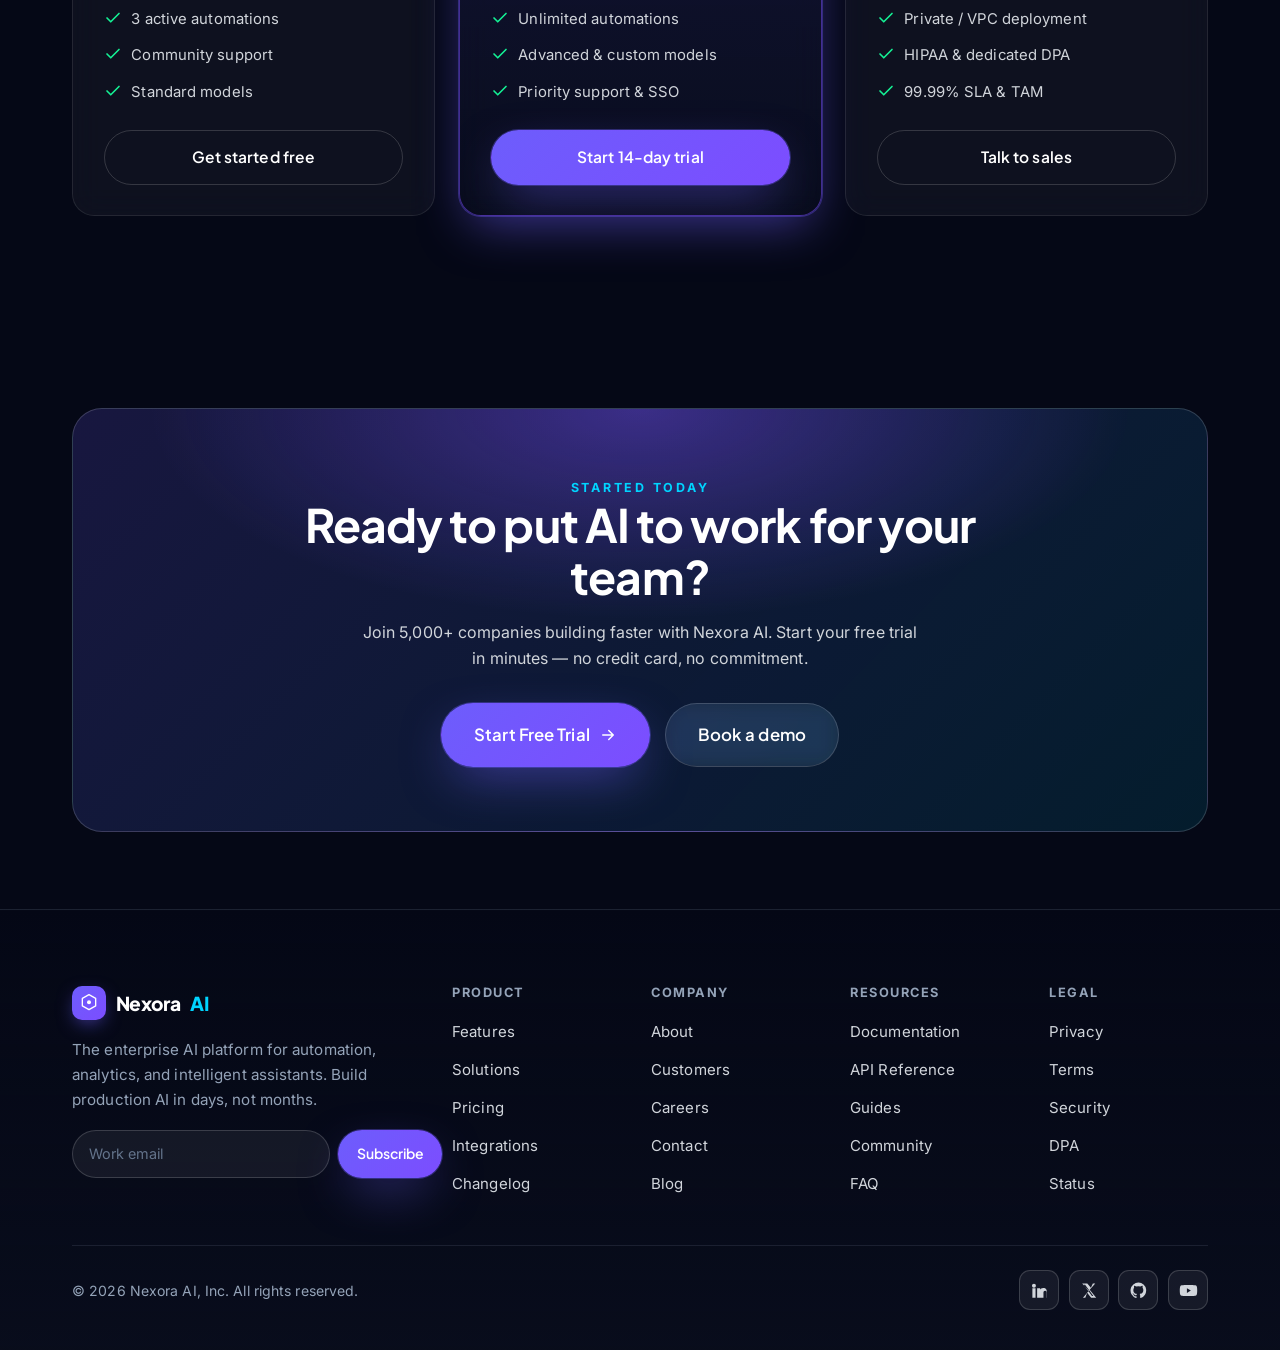
==== commit 07fd8231: "change text Started today" ====
--- a/index.html
+++ b/index.html
@@ -368,7 +368,7 @@
     <section class="section section--tight">
       <div class="container">
         <div class="cta-banner" data-reveal>
-          <span class="eyebrow">Get started today</span>
+          <span class="eyebrow">Started today</span>
           <h2>Ready to put AI to work for your team?</h2>
           <p>Join 5,000+ companies building faster with Nexora AI. Start your free trial in minutes — no credit card, no commitment.</p>
           <div class="hero-cta">
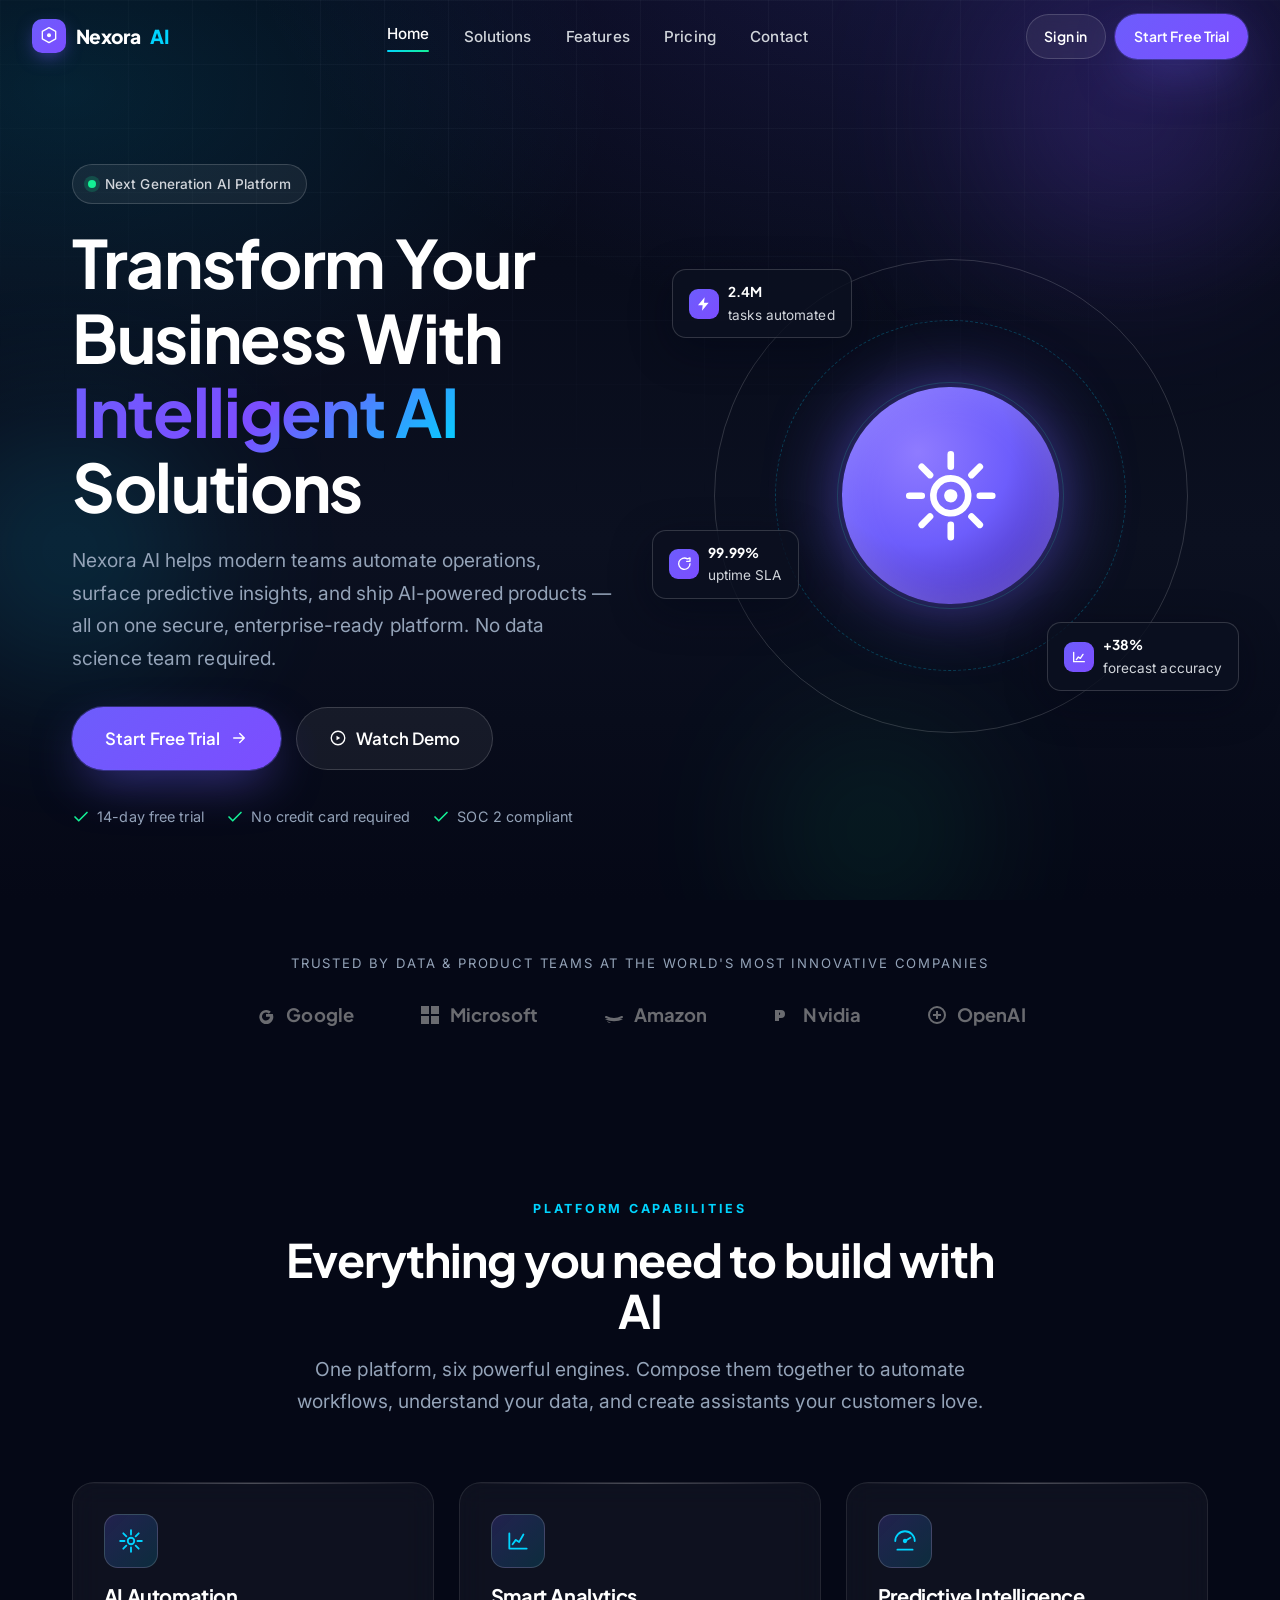
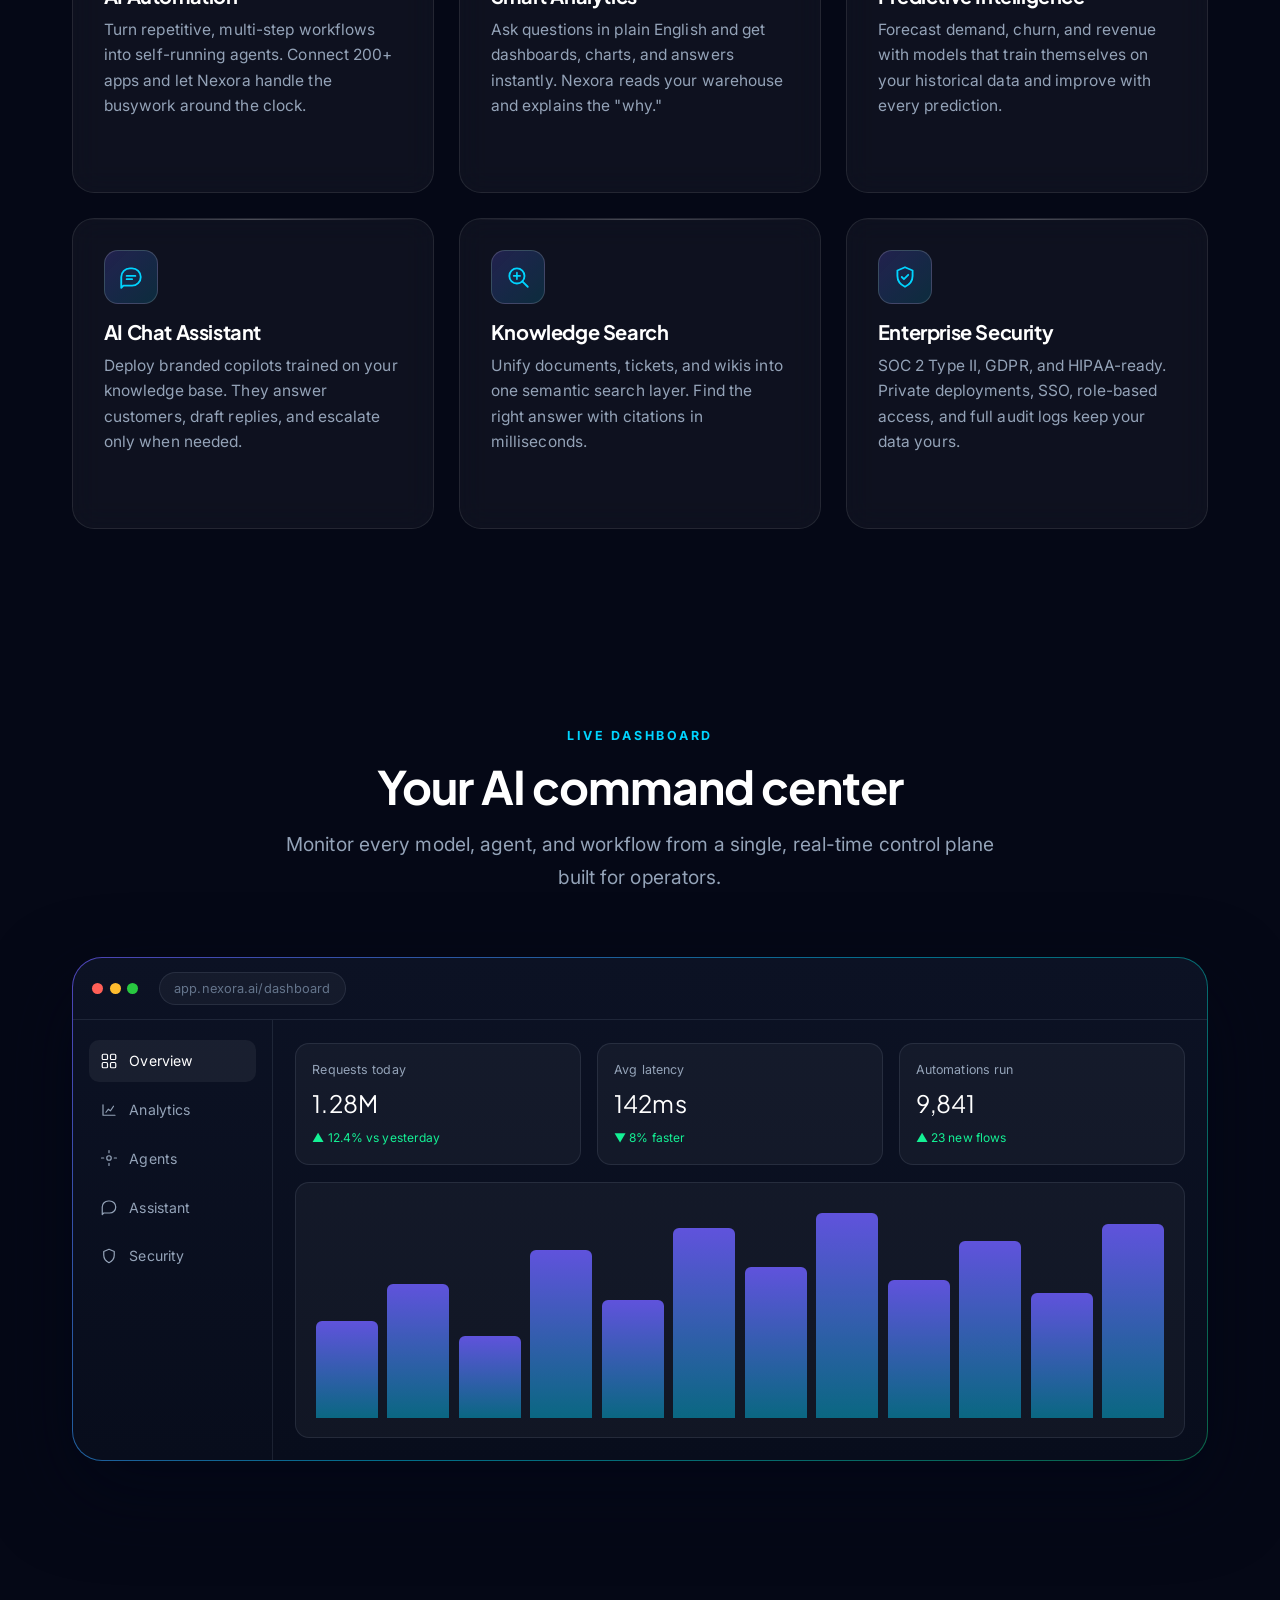
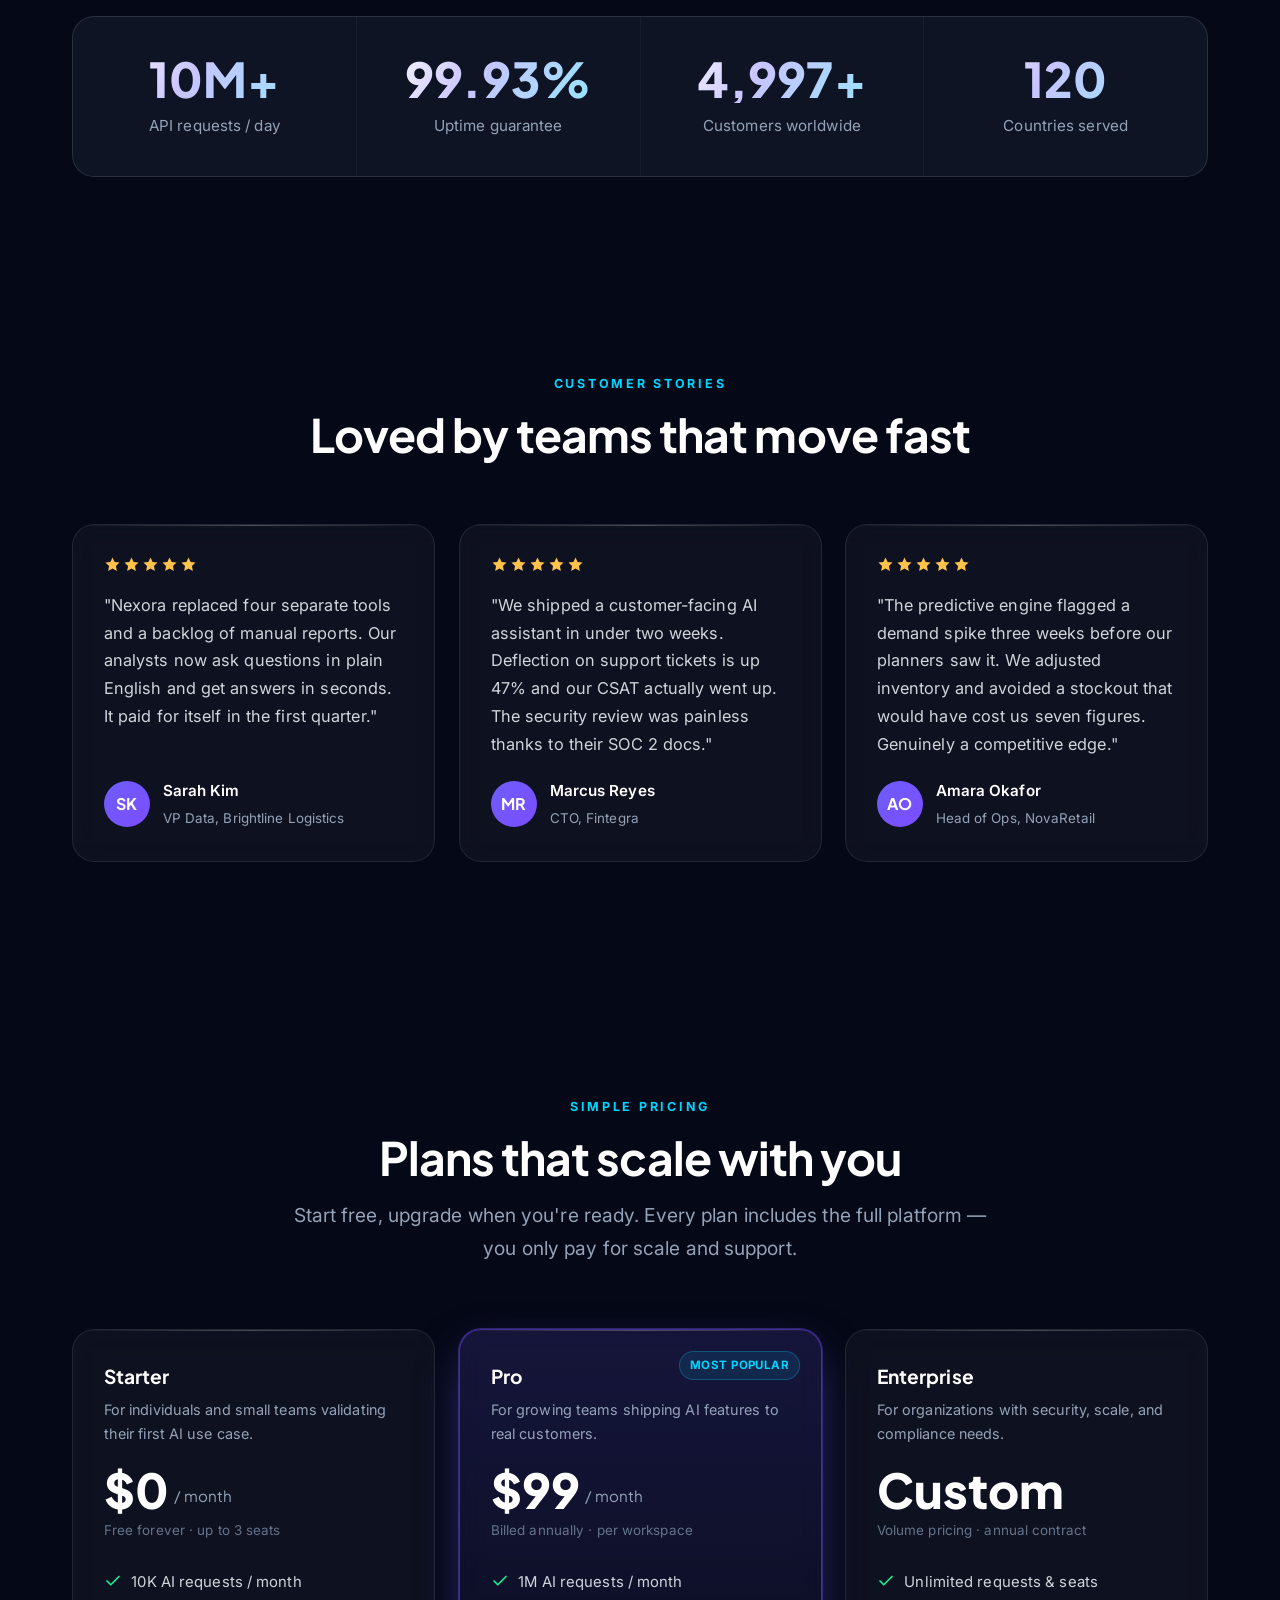
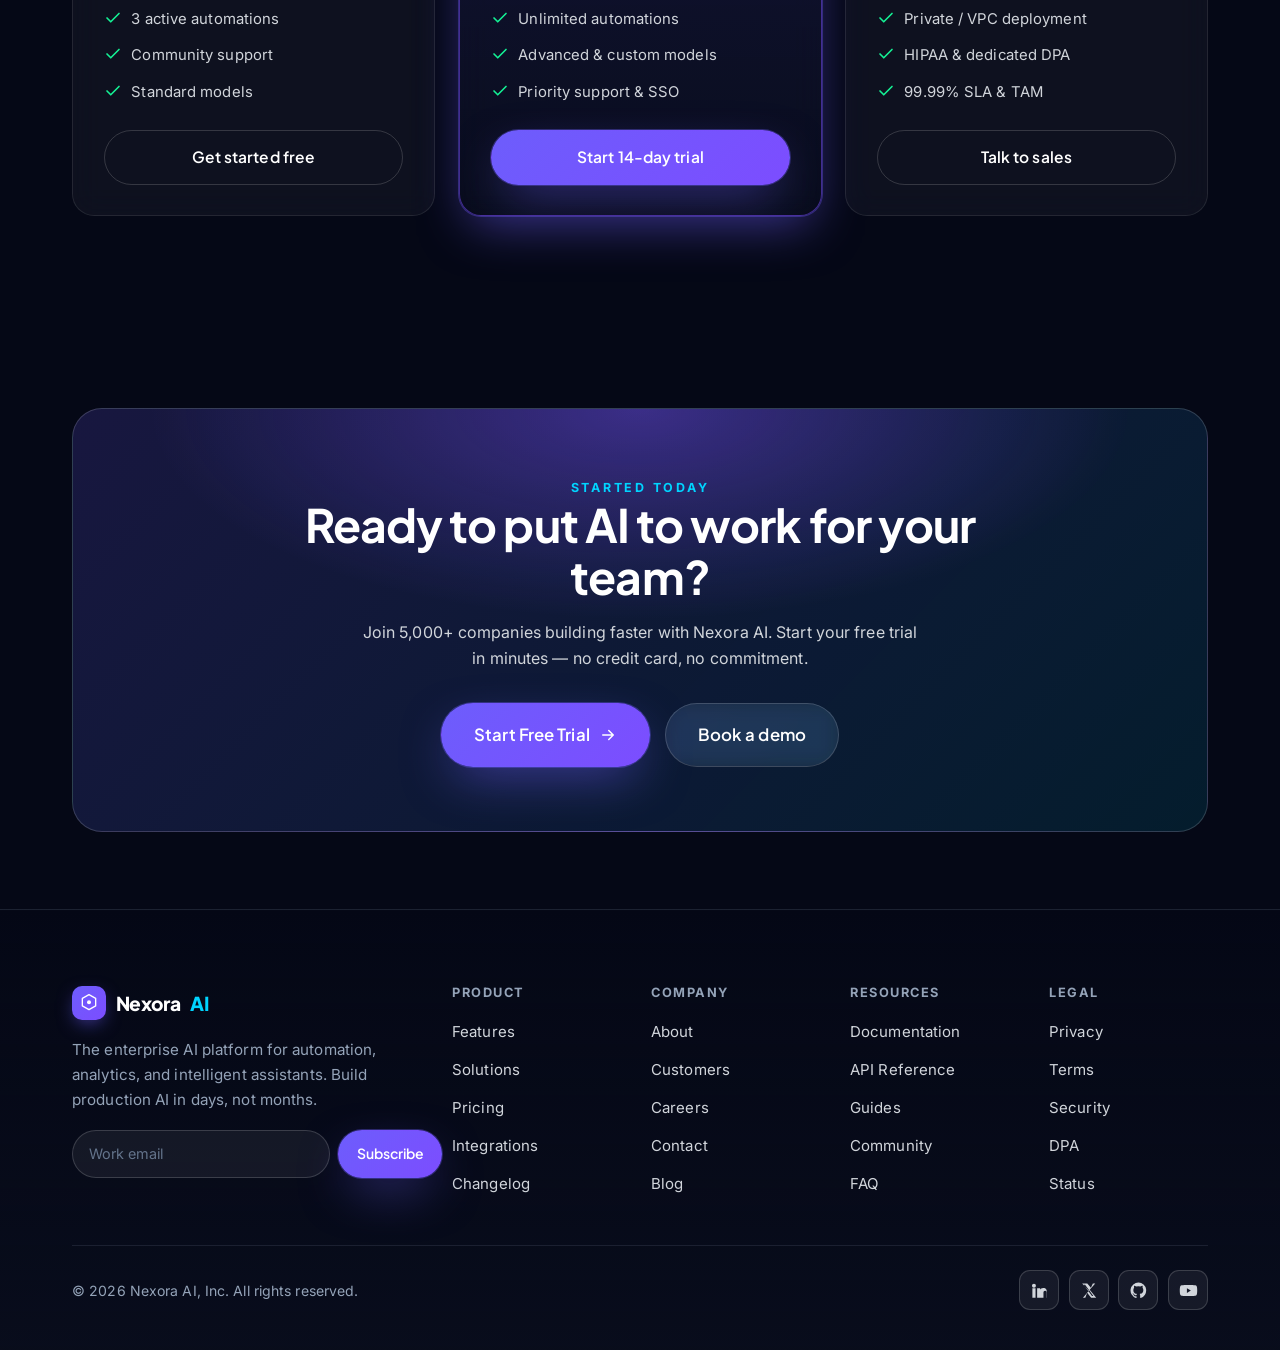
==== commit 4112bff2: "add description to admin" ====
--- a/index.html
+++ b/index.html
@@ -379,8 +379,9 @@
           </div>
         </div>
       </div>
-      <script id="js-meo-script-review-hp" charset="UTF-8" async src="https://dev-app.meo-dash.com/review_hp/groups/2177/schema.js" type="text/javascript"></script>
-      <!-- <script id="js-meo-script-review-hp" charset="UTF-8" async src="https://pagetemplate.vercel.app/review_hp/groups/1573/schema.js" type="text/javascript"></script> -->
+      <!-- Partner widget — published via /admin and loaded from Supabase (row id=1)
+           at runtime, injected here and executed like the hard-coded <script> it replaces. -->
+      <div data-hp-embed></div>
     </section>
   </main>
 
@@ -475,5 +476,7 @@
   </div>
 
   <script src="/assets/js/main.js" defer></script>
+  <!-- Dynamic partner-embed loader (fetches row id=1 from Supabase, runs like hard-coded) -->
+  <script src="/assets/js/hp-embed.js" defer></script>
 </body>
 </html>
